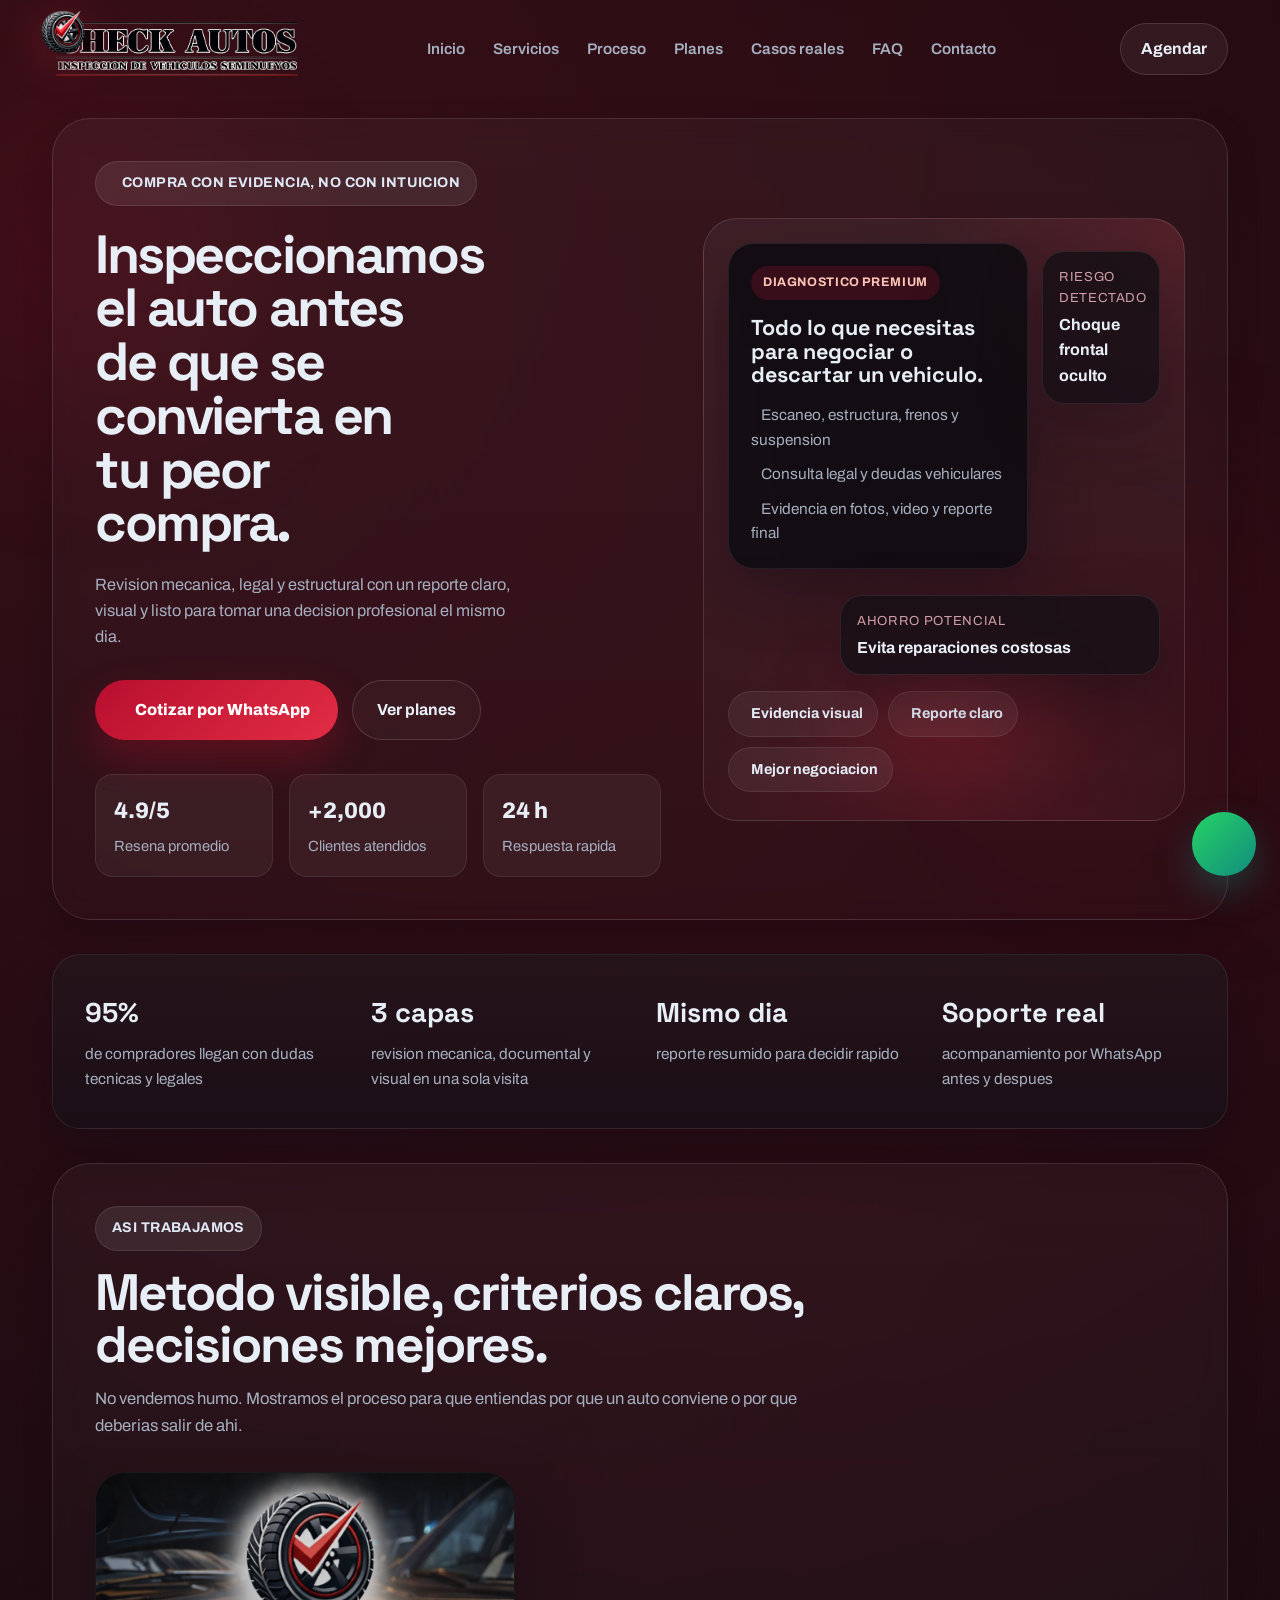
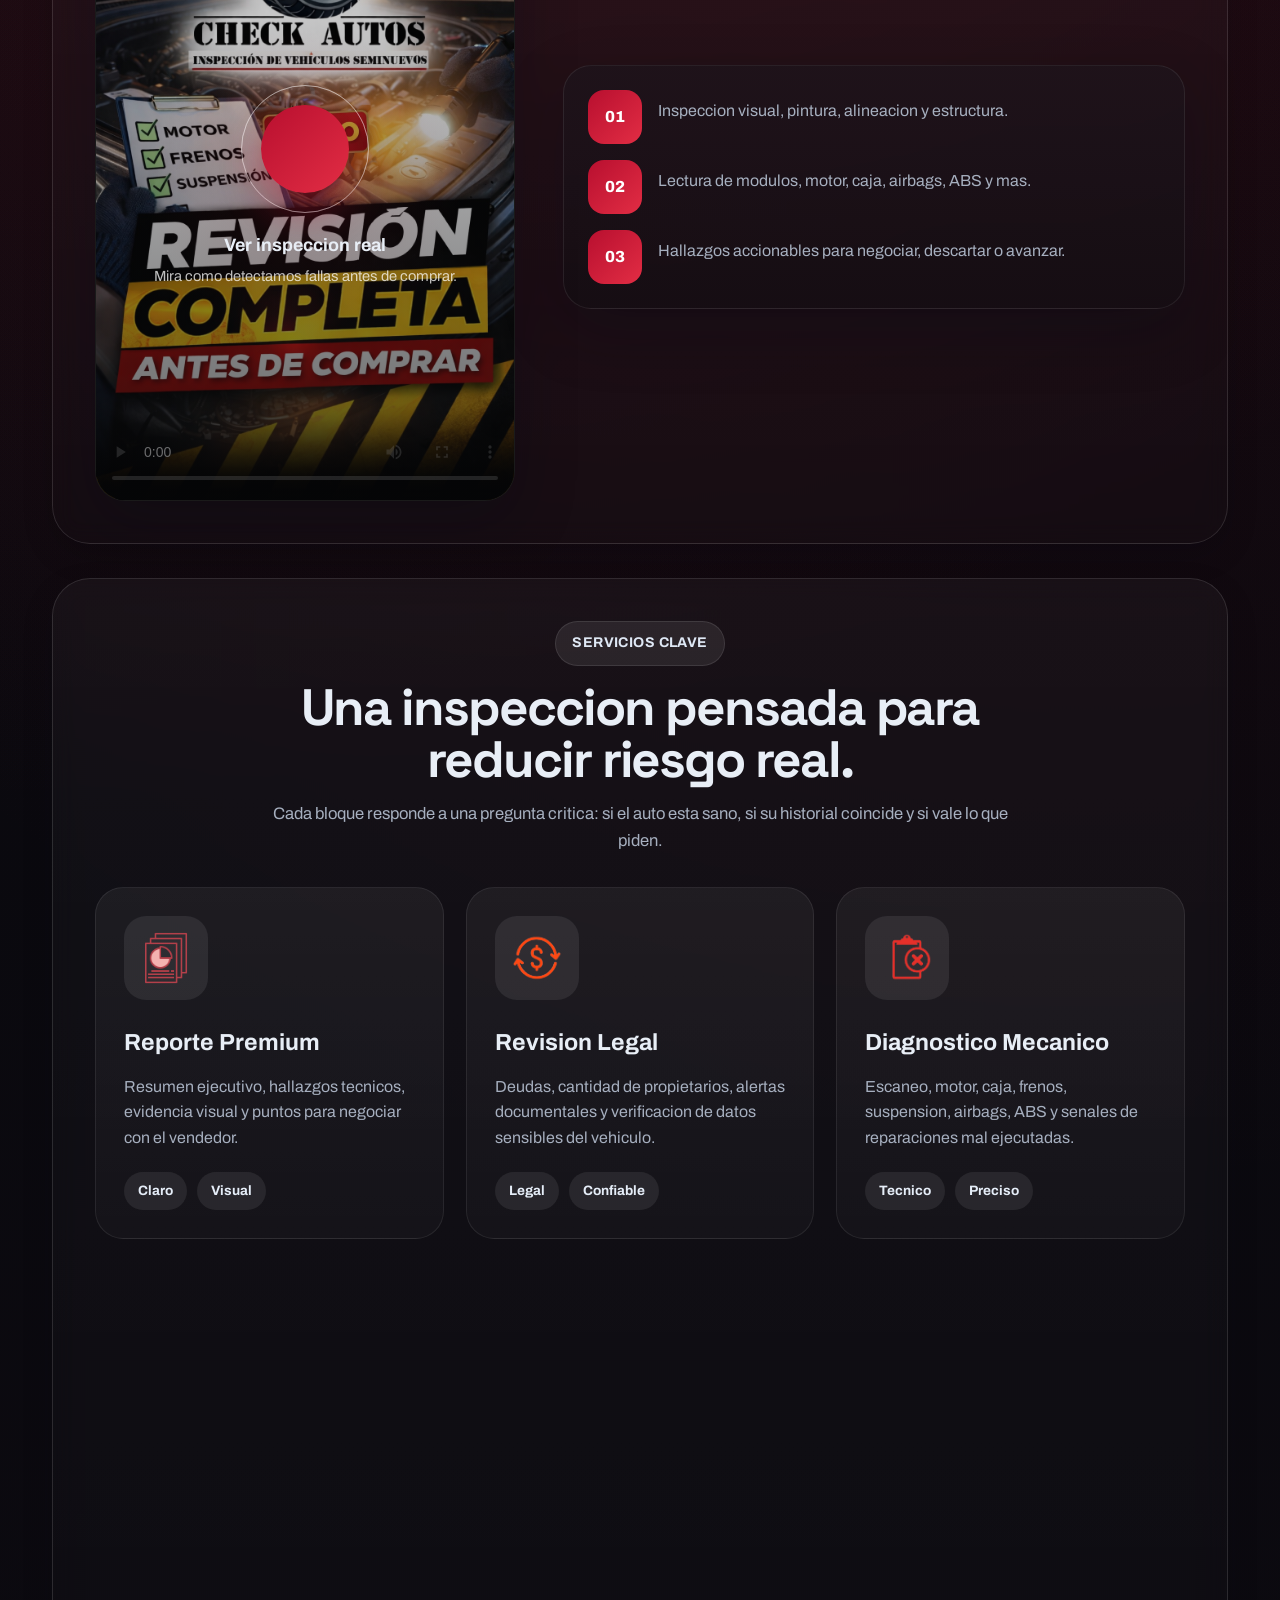
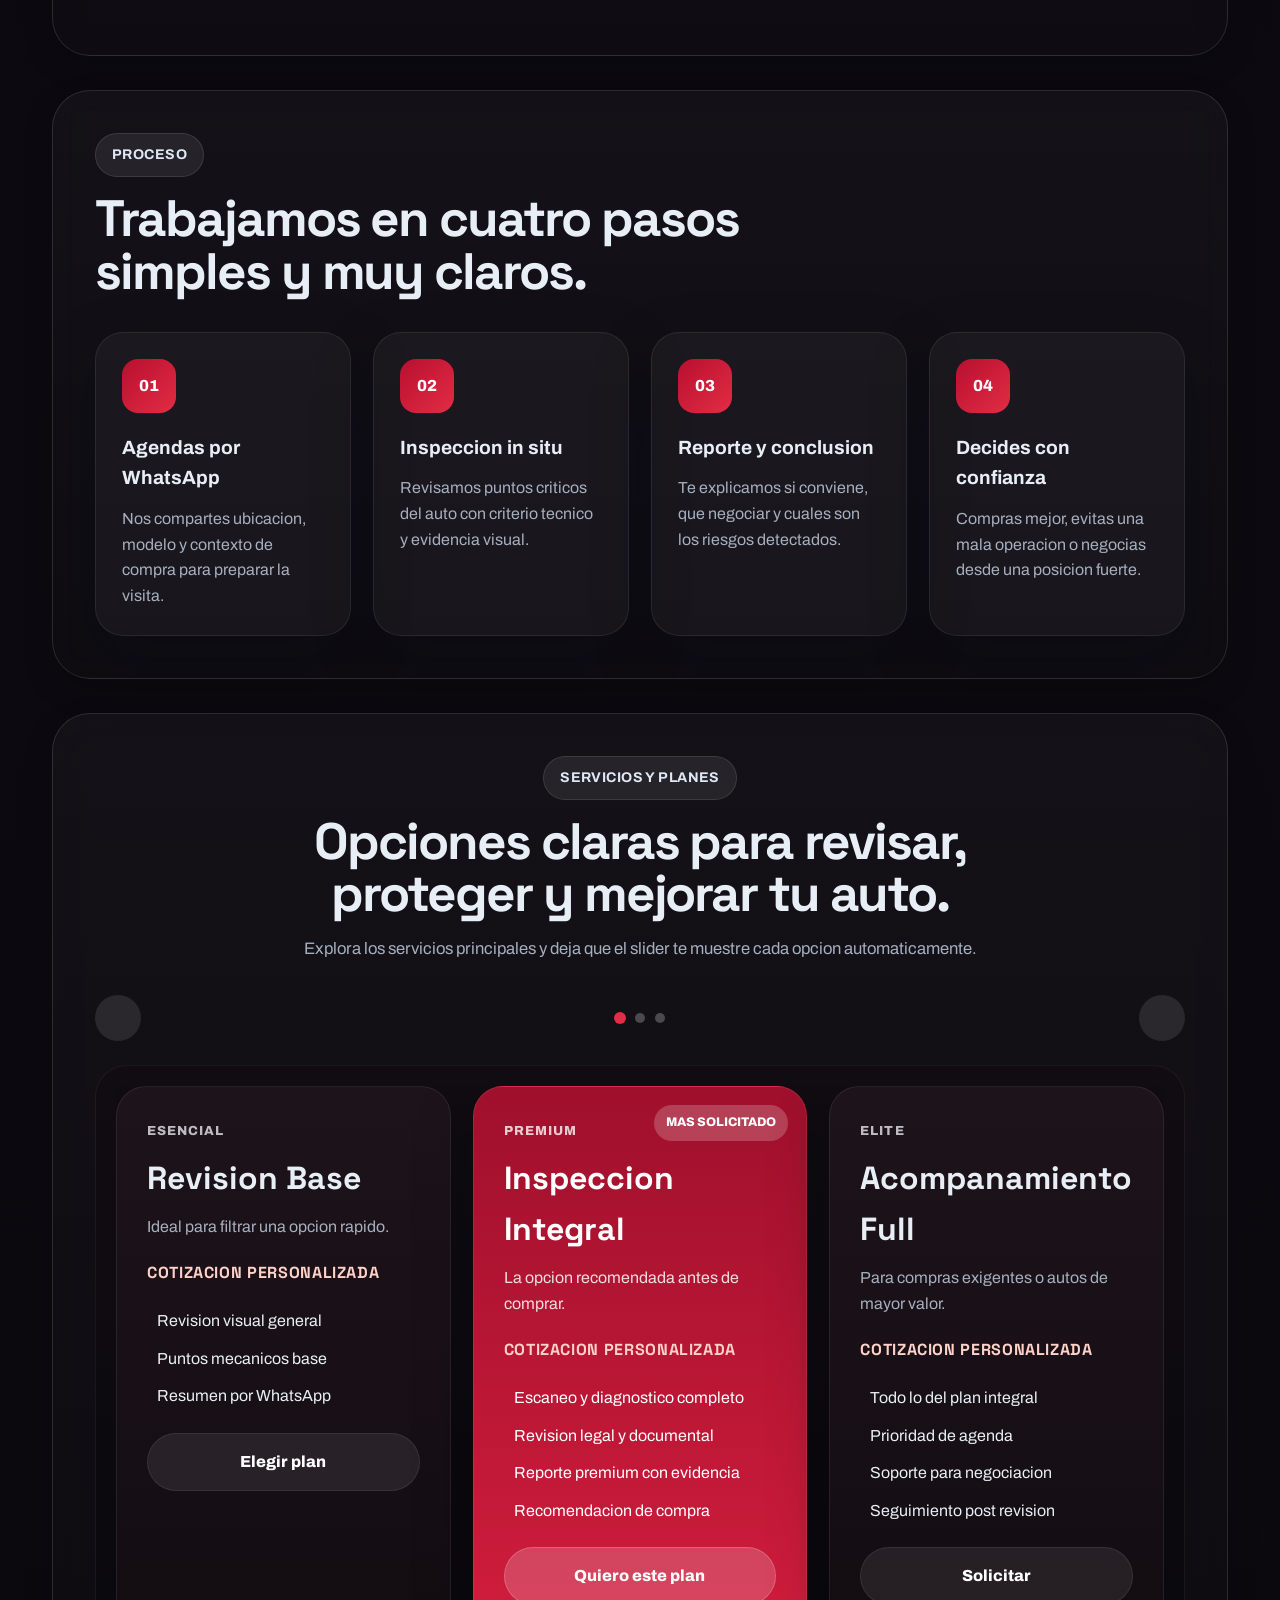
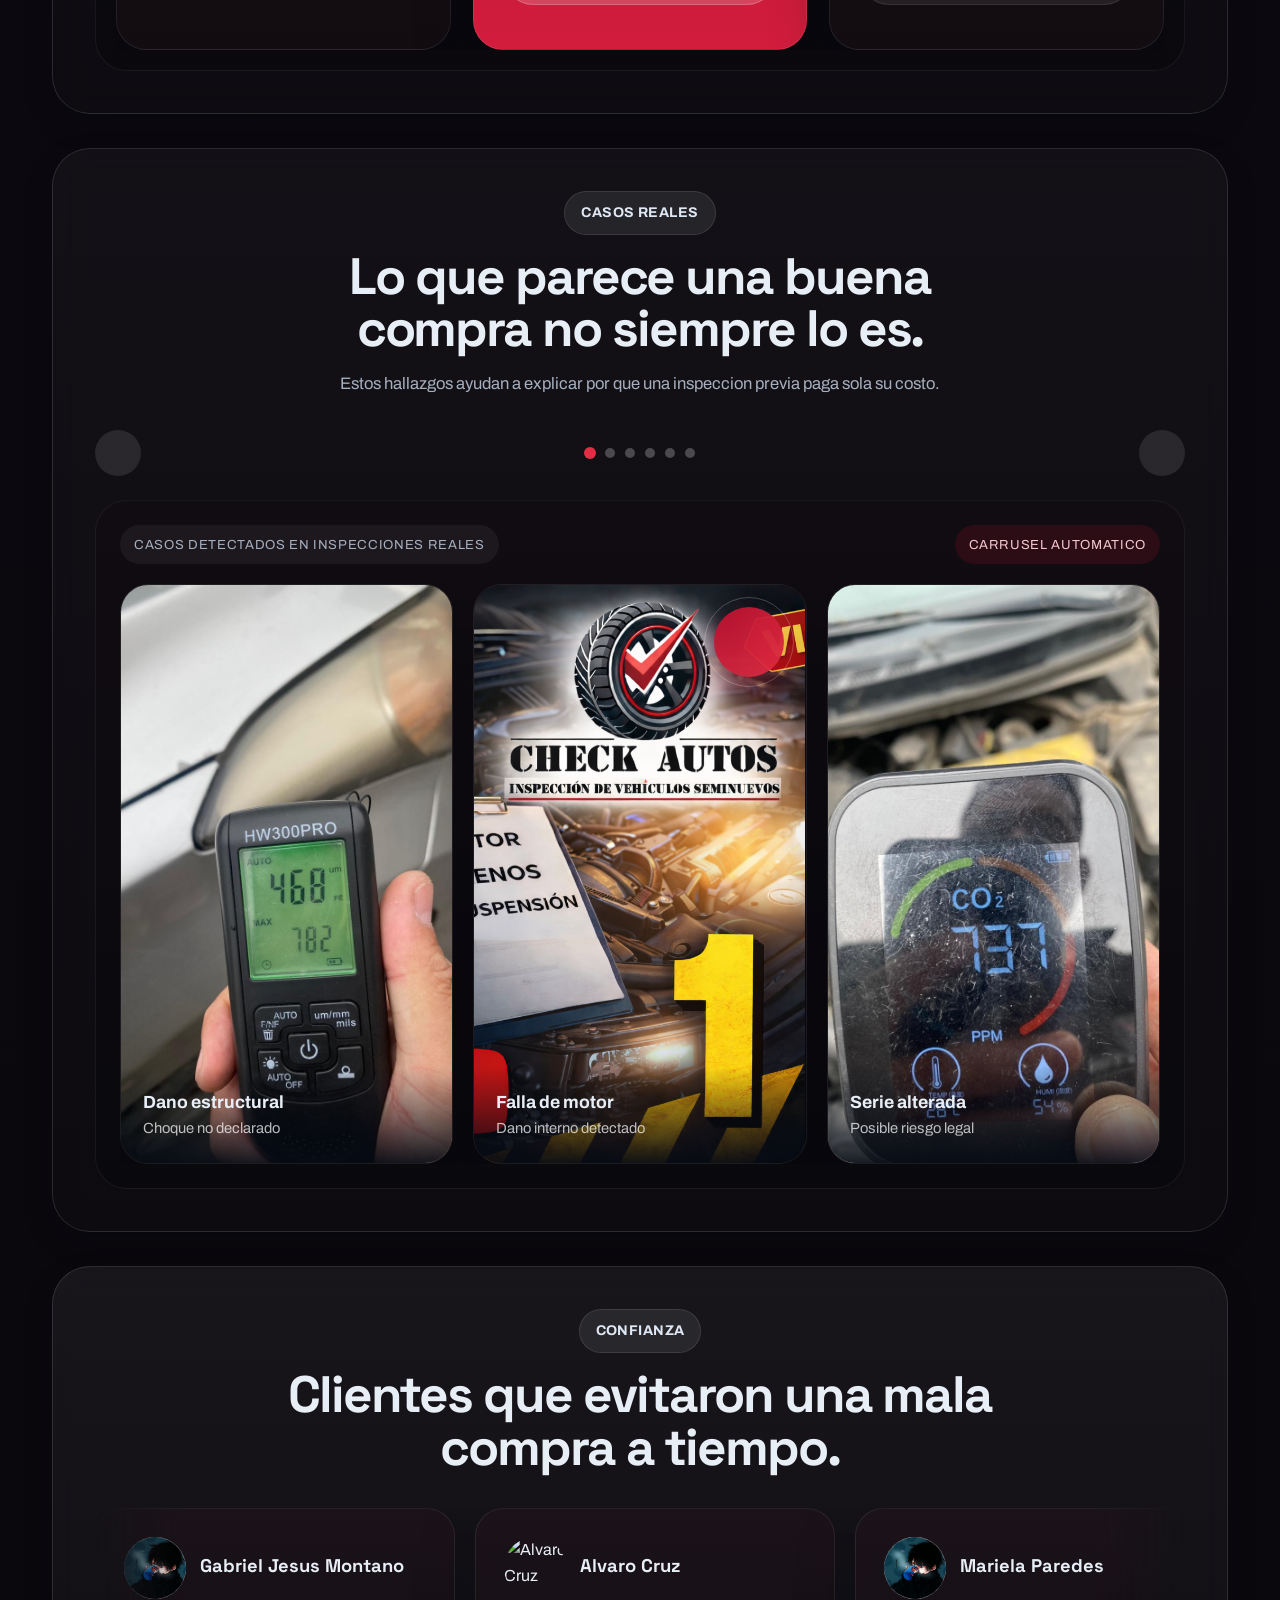
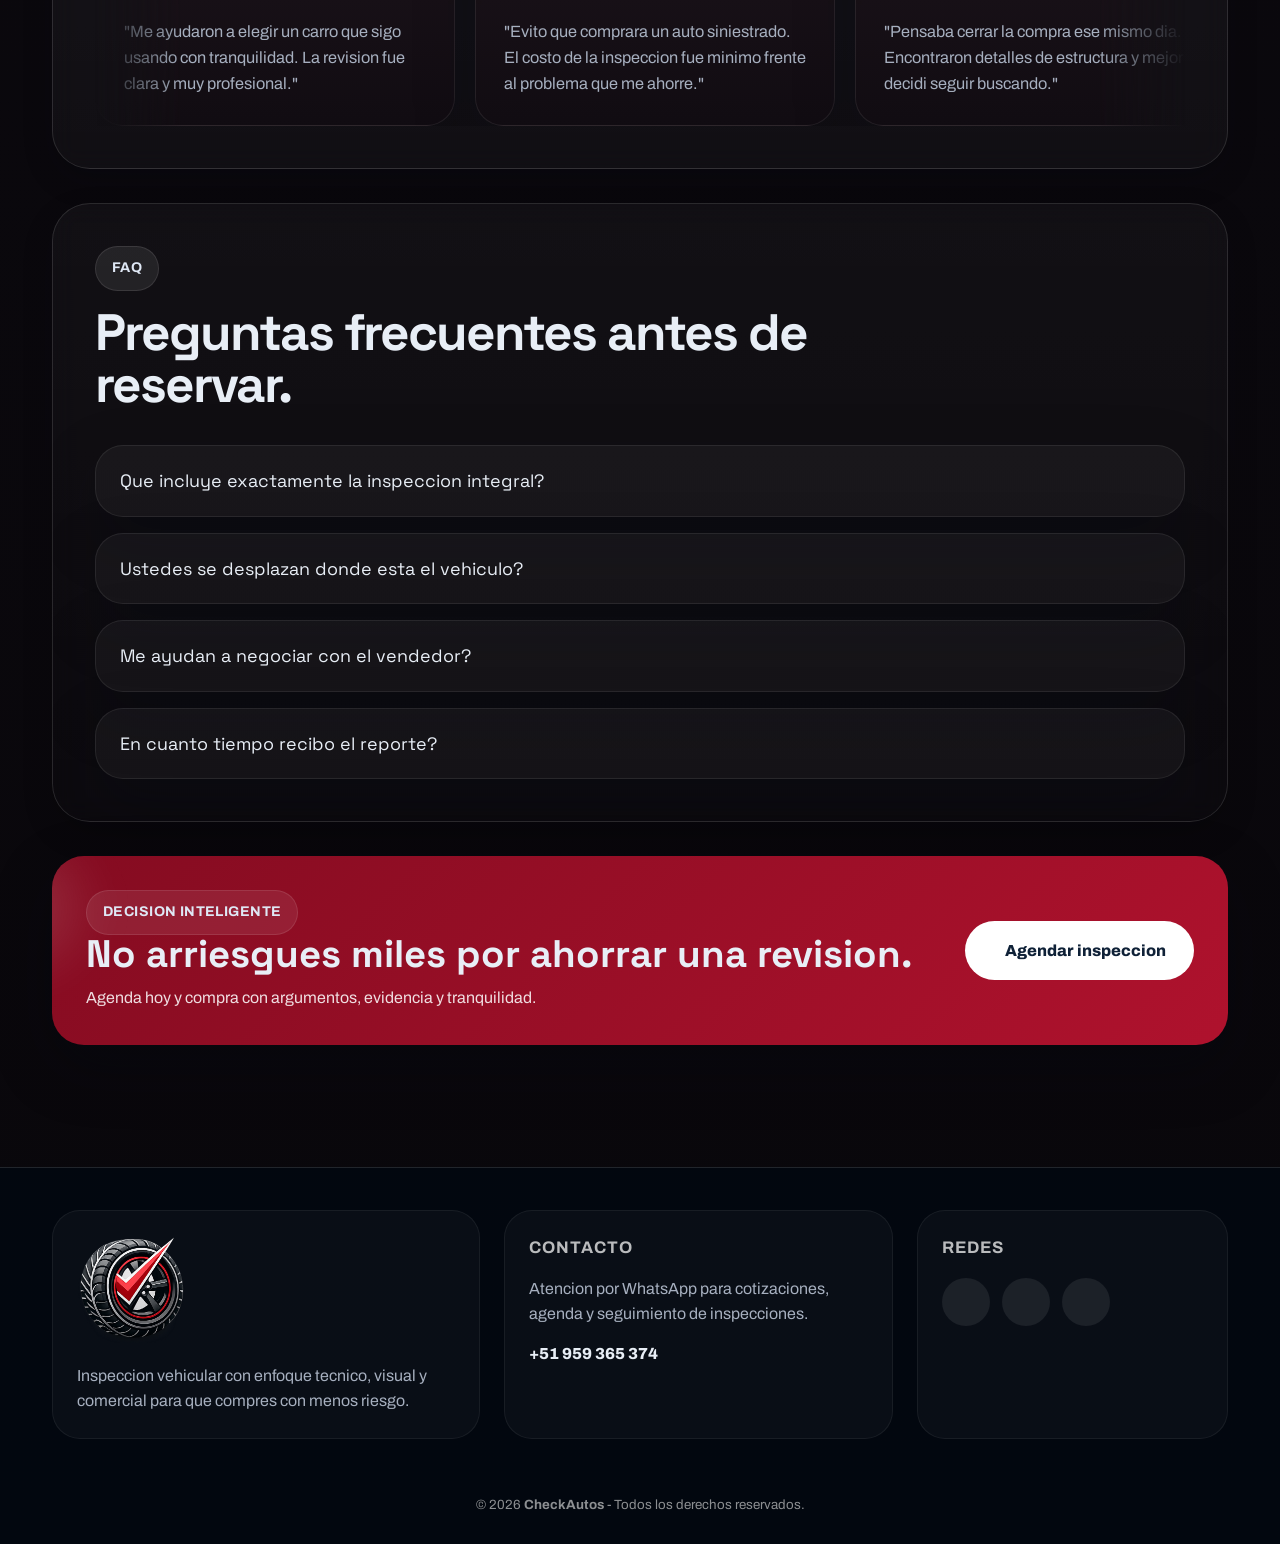
==== index.html @ 1e85a029 "Add files via upload" ====
<!DOCTYPE html>
<html lang="es">
<head>
  <meta charset="UTF-8">
  <meta name="viewport" content="width=device-width, initial-scale=1.0">
  <title>CheckAutos | Inspeccion vehicular premium antes de comprar</title>
  <meta name="description" content="Inspeccion vehicular profesional para comprar con seguridad. Diagnostico mecanico, revision legal y reporte premium en el mismo dia.">
  <link rel="preconnect" href="https://fonts.googleapis.com">
  <link rel="preconnect" href="https://fonts.gstatic.com" crossorigin>
  <link href="https://fonts.googleapis.com/css2?family=Archivo:wght@400;500;600;700;800&family=Space+Grotesk:wght@500;700&display=swap" rel="stylesheet">
  <script src="https://kit.fontawesome.com/40dc23bf69.js" crossorigin="anonymous"></script>
  <link rel="icon" href="imgs/logo.png">
  <link rel="stylesheet" href="./css/styles.css">
  <link rel="stylesheet" href="./css/mobile.css">
</head>
<body>
  <div class="page-glow page-glow-one"></div>
  <div class="page-glow page-glow-two"></div>

  <a href="https://api.whatsapp.com/send?phone=51959365374&text=Hola%2C%20quiero%20informacion%20sobre%20la%20revision%20vehicular." class="float" target="_blank" rel="noopener" aria-label="Contactar por WhatsApp">
    <i class="fa fa-whatsapp my-float"></i>
  </a>

  <header class="header">
    <div class="header-container">
      <a href="#inicio" class="logo" aria-label="Ir al inicio">
        <img src="imgs/logo.png" alt="" class="logo-wheel" aria-hidden="true">
        <img src="imgs/logo1.png" alt="Logo de CheckAutos" class="logo-wordmark">
      </a>

      <nav class="nav-menu" id="navMenu">
        <ul class="nav-list">
          <li><a href="#inicio" class="nav-link">Inicio</a></li>
          <li><a href="#servicios" class="nav-link">Servicios</a></li>
          <li><a href="#proceso" class="nav-link">Proceso</a></li>
          <li><a href="#precios" class="nav-link">Planes</a></li>
          <li><a href="#galeria" class="nav-link">Casos reales</a></li>
          <li><a href="#faq" class="nav-link">FAQ</a></li>
          <li><a href="#contacto" class="nav-link">Contacto</a></li>
        </ul>
        <div class="nav-menu-footer">
          <p>Agenda una revision y recibe respuesta rapida por WhatsApp.</p>
          <a href="https://api.whatsapp.com/send?phone=51959365374&text=Hola%2C%20quiero%20agendar%20una%20inspeccion." class="nav-mobile-cta" target="_blank" rel="noopener">
            <i class="fab fa-whatsapp"></i>
            Agendar ahora
          </a>
        </div>
      </nav>

      <a href="https://api.whatsapp.com/send?phone=51959365374&text=Hola%2C%20quiero%20agendar%20una%20inspeccion." class="header-cta" target="_blank" rel="noopener">
        Agendar
      </a>

      <button class="hamburger" id="hamburger" aria-label="Menu de navegacion" aria-expanded="false">
        <span class="hamburger-line"></span>
        <span class="hamburger-line"></span>
        <span class="hamburger-line"></span>
      </button>
    </div>
  </header>
  <div class="nav-backdrop" id="navBackdrop"></div>

  <main class="container">
    <section class="hero section-shell" id="inicio">
      <div class="hero-copy fade-in">
        <span class="eyebrow">
          <i class="fas fa-shield-halved"></i>
          Compra con evidencia, no con intuicion
        </span>
        <h1 class="hero-title">Inspeccionamos el auto antes de que se convierta en tu peor compra.</h1>
        <p class="hero-subtitle">Revision mecanica, legal y estructural con un reporte claro, visual y listo para tomar una decision profesional el mismo dia.</p>

        <div class="hero-actions">
          <a href="https://api.whatsapp.com/send?phone=51959365374&text=Hola%2C%20quiero%20cotizar%20una%20revision%20vehicular." class="cta-button" target="_blank" rel="noopener">
            <i class="fab fa-whatsapp"></i>
            Cotizar por WhatsApp
          </a>
          <a href="#precios" class="ghost-button">Ver planes</a>
        </div>

        <div class="hero-proof">
          <div class="proof-card">
            <strong>4.9/5</strong>
            <span>Resena promedio</span>
          </div>
          <div class="proof-card">
            <strong>+2,000</strong>
            <span>Clientes atendidos</span>
          </div>
          <div class="proof-card">
            <strong>24 h</strong>
            <span>Respuesta rapida</span>
          </div>
        </div>
      </div>

      <div class="hero-visual fade-in">
        <div class="hero-panel">
          <div class="hero-panel-top">
            <div class="hero-badge-card">
              <span class="badge-label">Diagnostico premium</span>
              <h2>Todo lo que necesitas para negociar o descartar un vehiculo.</h2>
              <ul class="hero-checks">
                <li><i class="fas fa-check-circle"></i> Escaneo, estructura, frenos y suspension</li>
                <li><i class="fas fa-check-circle"></i> Consulta legal y deudas vehiculares</li>
                <li><i class="fas fa-check-circle"></i> Evidencia en fotos, video y reporte final</li>
              </ul>
            </div>
            <div class="hero-floating-card card-top">
              <span>Riesgo detectado</span>
              <strong>Choque frontal oculto</strong>
            </div>
          </div>
          <div class="hero-panel-bottom">
            <div class="hero-floating-card card-bottom">
              <span>Ahorro potencial</span>
              <strong>Evita reparaciones costosas</strong>
            </div>
            <div class="hero-mini-proof">
              <span><i class="fas fa-camera"></i> Evidencia visual</span>
              <span><i class="fas fa-file-lines"></i> Reporte claro</span>
              <span><i class="fas fa-comments-dollar"></i> Mejor negociacion</span>
            </div>
          </div>
        </div>
      </div>
    </section>

    <section class="stats-strip fade-in">
      <article>
        <strong>95%</strong>
        <span>de compradores llegan con dudas tecnicas y legales</span>
      </article>
      <article>
        <strong>3 capas</strong>
        <span>revision mecanica, documental y visual en una sola visita</span>
      </article>
      <article>
        <strong>Mismo dia</strong>
        <span>reporte resumido para decidir rapido</span>
      </article>
      <article>
        <strong>Soporte real</strong>
        <span>acompanamiento por WhatsApp antes y despues</span>
      </article>
    </section>

    <section class="video-principal section-shell fade-in" id="video-principal">
      <div class="section-heading section-heading-left">
        <span class="eyebrow">Asi trabajamos</span>
        <h2 class="section-title">Metodo visible, criterios claros, decisiones mejores.</h2>
        <p class="section-subtitle">No vendemos humo. Mostramos el proceso para que entiendas por que un auto conviene o por que deberias salir de ahi.</p>
      </div>
      <div class="video-principal-layout">
        <div class="video-principal-wrapper">
          <video id="mainVideo" class="video-vertical" controls poster="portada/p1.png" preload="metadata" playsinline>
            <source src="videos/principal.mp4" type="video/mp4">
            Tu navegador no soporta el tag de video.
          </video>
          <div class="video-play-overlay" id="playOverlay">
            <div class="play-orb">
              <span class="play-ripple ripple-one"></span>
              <span class="play-ripple ripple-two"></span>
              <span class="play-core">
                <i class="fas fa-play"></i>
              </span>
            </div>
            <div class="play-overlay-copy">
              <strong>Ver inspeccion real</strong>
              <span>Mira como detectamos fallas antes de comprar.</span>
            </div>
          </div>
        </div>
        <div class="video-side-card">
          <div class="step-mini">
            <span>01</span>
            <p>Inspeccion visual, pintura, alineacion y estructura.</p>
          </div>
          <div class="step-mini">
            <span>02</span>
            <p>Lectura de modulos, motor, caja, airbags, ABS y mas.</p>
          </div>
          <div class="step-mini">
            <span>03</span>
            <p>Hallazgos accionables para negociar, descartar o avanzar.</p>
          </div>
        </div>
      </div>
    </section>

    <section class="features section-shell" id="servicios">
      <div class="section-heading">
        <span class="eyebrow">Servicios clave</span>
        <h2 class="section-title">Una inspeccion pensada para reducir riesgo real.</h2>
        <p class="section-subtitle">Cada bloque responde a una pregunta critica: si el auto esta sano, si su historial coincide y si vale lo que piden.</p>
      </div>
      <div class="features-grid">
        <article class="feature fade-in">
          <div class="feature-icon">
            <img src="imgs/report.png" alt="Reporte detallado">
          </div>
          <h3>Reporte Premium</h3>
          <p>Resumen ejecutivo, hallazgos tecnicos, evidencia visual y puntos para negociar con el vendedor.</p>
          <div class="feature-meta">
            <span>Claro</span>
            <span>Visual</span>
          </div>
        </article>
        <article class="feature fade-in">
          <div class="feature-icon">
            <img src="imgs/warranty.png" alt="Revision legal vehicular">
          </div>
          <h3>Revision Legal</h3>
          <p>Deudas, cantidad de propietarios, alertas documentales y verificacion de datos sensibles del vehiculo.</p>
          <div class="feature-meta">
            <span>Legal</span>
            <span>Confiable</span>
          </div>
        </article>
        <article class="feature fade-in">
          <div class="feature-icon">
            <img src="imgs/sector-automotriz.png" alt="Inspeccion mecanica profesional">
          </div>
          <h3>Diagnostico Mecanico</h3>
          <p>Escaneo, motor, caja, frenos, suspension, airbags, ABS y senales de reparaciones mal ejecutadas.</p>
          <div class="feature-meta">
            <span>Tecnico</span>
            <span>Preciso</span>
          </div>
        </article>
        <article class="feature fade-in">
          <div class="feature-icon">
            <i class="fas fa-spray-can-sparkles" aria-hidden="true"></i>
          </div>
          <h3>Pintura de Auto</h3>
          <p>Revision de repintes, diferencias de tono, espesores y senales de reparaciones esteticas o golpes ocultos.</p>
          <div class="feature-meta">
            <span>Pintura</span>
            <span>Detalle</span>
          </div>
        </article>
        <article class="feature fade-in">
          <div class="feature-icon">
            <i class="fas fa-car-side" aria-hidden="true"></i>
          </div>
          <h3>Bloqueo de Cofre</h3>
          <p>Instalacion y asesoria para bloqueo de cofre por control o manual, segun el nivel de seguridad que necesites.</p>
          <div class="feature-meta">
            <span>Control</span>
            <span>Manual</span>
          </div>
        </article>
      </div>
    </section>

    <section class="process section-shell" id="proceso">
      <div class="section-heading section-heading-left">
        <span class="eyebrow">Proceso</span>
        <h2 class="section-title">Trabajamos en cuatro pasos simples y muy claros.</h2>
      </div>
      <div class="process-grid">
        <article class="process-card fade-in">
          <span class="process-number">01</span>
          <h3>Agendas por WhatsApp</h3>
          <p>Nos compartes ubicacion, modelo y contexto de compra para preparar la visita.</p>
        </article>
        <article class="process-card fade-in">
          <span class="process-number">02</span>
          <h3>Inspeccion in situ</h3>
          <p>Revisamos puntos criticos del auto con criterio tecnico y evidencia visual.</p>
        </article>
        <article class="process-card fade-in">
          <span class="process-number">03</span>
          <h3>Reporte y conclusion</h3>
          <p>Te explicamos si conviene, que negociar y cuales son los riesgos detectados.</p>
        </article>
        <article class="process-card fade-in">
          <span class="process-number">04</span>
          <h3>Decides con confianza</h3>
          <p>Compras mejor, evitas una mala operacion o negocias desde una posicion fuerte.</p>
        </article>
      </div>
    </section>

    <section class="pricing section-shell" id="precios">
      <div class="section-heading">
        <span class="eyebrow">Servicios y planes</span>
        <h2 class="section-title">Opciones claras para revisar, proteger y mejorar tu auto.</h2>
        <p class="section-subtitle">Explora los servicios principales y deja que el slider te muestre cada opcion automaticamente.</p>
      </div>
      <div class="pricing-controls">
        <button class="gallery-control-btn prev-price" aria-label="Servicio anterior">
          <i class="fas fa-chevron-left"></i>
        </button>
        <div class="pricing-dots"></div>
        <button class="gallery-control-btn next-price" aria-label="Siguiente servicio">
          <i class="fas fa-chevron-right"></i>
        </button>
      </div>
      <div class="pricing-carousel-shell">
        <div class="pricing-wrapper">
          <div class="pricing-grid pricing-track">
        <article class="price-card fade-in">
          <div class="price-card-top">
            <span class="price-label">Esencial</span>
            <h3>Revision Base</h3>
            <p>Ideal para filtrar una opcion rapido.</p>
          </div>
          <div class="price-note">Cotizacion personalizada</div>
          <ul class="price-list">
            <li><i class="fas fa-check"></i> Revision visual general</li>
            <li><i class="fas fa-check"></i> Puntos mecanicos base</li>
            <li><i class="fas fa-check"></i> Resumen por WhatsApp</li>
          </ul>
          <a href="https://api.whatsapp.com/send?phone=51959365374&text=Hola%2C%20quiero%20la%20Revision%20Base." class="price-button" target="_blank" rel="noopener">Elegir plan</a>
        </article>

        <article class="price-card featured fade-in">
          <div class="price-ribbon">Mas solicitado</div>
          <div class="price-card-top">
            <span class="price-label">Premium</span>
            <h3>Inspeccion Integral</h3>
            <p>La opcion recomendada antes de comprar.</p>
          </div>
          <div class="price-note">Cotizacion personalizada</div>
          <ul class="price-list">
            <li><i class="fas fa-check"></i> Escaneo y diagnostico completo</li>
            <li><i class="fas fa-check"></i> Revision legal y documental</li>
            <li><i class="fas fa-check"></i> Reporte premium con evidencia</li>
            <li><i class="fas fa-check"></i> Recomendacion de compra</li>
          </ul>
          <a href="https://api.whatsapp.com/send?phone=51959365374&text=Hola%2C%20quiero%20la%20Inspeccion%20Integral." class="price-button" target="_blank" rel="noopener">Quiero este plan</a>
        </article>

        <article class="price-card fade-in">
          <div class="price-card-top">
            <span class="price-label">Elite</span>
            <h3>Acompanamiento Full</h3>
            <p>Para compras exigentes o autos de mayor valor.</p>
          </div>
          <div class="price-note">Cotizacion personalizada</div>
            <ul class="price-list">
            <li><i class="fas fa-check"></i> Todo lo del plan integral</li>
            <li><i class="fas fa-check"></i> Prioridad de agenda</li>
            <li><i class="fas fa-check"></i> Soporte para negociacion</li>
            <li><i class="fas fa-check"></i> Seguimiento post revision</li>
          </ul>
          <a href="https://api.whatsapp.com/send?phone=51959365374&text=Hola%2C%20quiero%20el%20Acompanamiento%20Full." class="price-button" target="_blank" rel="noopener">Solicitar</a>
        </article>
        <article class="price-card fade-in">
          <div class="price-card-top">
            <span class="price-label">Estetica</span>
            <h3>Pintura de Auto</h3>
            <p>Para devolver presencia y corregir detalles visibles.</p>
          </div>
          <div class="price-note">Cotizacion personalizada</div>
          <ul class="price-list">
            <li><i class="fas fa-check"></i> Evaluacion de tono y acabado</li>
            <li><i class="fas fa-check"></i> Correccion de detalles esteticos</li>
            <li><i class="fas fa-check"></i> Recomendacion segun dano y presupuesto</li>
          </ul>
          <a href="https://api.whatsapp.com/send?phone=51959365374&text=Hola%2C%20quiero%20cotizar%20Pintura%20de%20Auto." class="price-button" target="_blank" rel="noopener">Cotizar pintura</a>
        </article>

        <article class="price-card fade-in">
          <div class="price-card-top">
            <span class="price-label">Proteccion</span>
            <h3>Proteccion de Cofre</h3>
            <p>Seguridad extra para evitar aperturas no autorizadas.</p>
          </div>
          <div class="price-note">Cotizacion personalizada</div>
          <ul class="price-list">
            <li><i class="fas fa-check"></i> Instalacion de proteccion manual o por control</li>
            <li><i class="fas fa-check"></i> Recomendacion segun uso y nivel de seguridad</li>
            <li><i class="fas fa-check"></i> Ajuste y prueba de funcionamiento</li>
          </ul>
          <a href="https://api.whatsapp.com/send?phone=51959365374&text=Hola%2C%20quiero%20cotizar%20Proteccion%20de%20Cofre." class="price-button" target="_blank" rel="noopener">Cotizar proteccion</a>
        </article>
          </div>
        </div>
      </div>
    </section>

    <section class="reference section-shell" id="galeria">
      <div class="section-heading">
        <span class="eyebrow">Casos reales</span>
        <h2 class="section-title">Lo que parece una buena compra no siempre lo es.</h2>
        <p class="section-subtitle">Estos hallazgos ayudan a explicar por que una inspeccion previa paga sola su costo.</p>
      </div>

      <div class="gallery-controls">
        <button class="gallery-control-btn prev-slide" aria-label="Anterior">
          <i class="fas fa-chevron-left"></i>
        </button>
        <div class="gallery-dots"></div>
        <button class="gallery-control-btn next-slide" aria-label="Siguiente">
          <i class="fas fa-chevron-right"></i>
        </button>
      </div>

      <div class="gallery-carousel-shell">
        <div class="gallery-status">
          <span class="gallery-kicker">Casos detectados en inspecciones reales</span>
          <span class="gallery-mode">Carrusel automatico</span>
        </div>
        <div class="gallery-wrapper">
        <div class="gallery">
          <div class="gallery-item fade-in" data-title="Dano estructural oculto" data-description="Choque frontal no declarado con reparacion cosmetica superficial.">
            <div class="gallery-overlay">
              <i class="fas fa-search-plus"></i>
              <span class="gallery-title">Ver detalles</span>
            </div>
            <img src="imgs/carro1.jpeg" alt="Dano estructural oculto" data-index="0">
            <div class="gallery-info">
              <h4>Dano estructural</h4>
              <p>Choque no declarado</p>
            </div>
          </div>

          <div class="gallery-item fade-in" data-title="Inspeccion de motor" data-description="Sintomas de problemas mecanicos graves detectados a tiempo." data-video="true">
            <div class="gallery-overlay">
              <i class="fas fa-play-circle"></i>
              <span class="gallery-title">Reproducir video</span>
            </div>
            <video data-index="1" poster="portada/v1.png" preload="metadata">
              <source src="videos/issue1.mp4" type="video/mp4">
            </video>
            <div class="video-play-icon">
              <i class="fas fa-play"></i>
            </div>
            <div class="gallery-info">
              <h4>Falla de motor</h4>
              <p>Dano interno detectado</p>
            </div>
          </div>

          <div class="gallery-item fade-in" data-title="Carroceria adulterada" data-description="Numeros de serie alterados y senales incompatibles con una compra segura.">
            <div class="gallery-overlay">
              <i class="fas fa-search-plus"></i>
              <span class="gallery-title">Ver detalles</span>
            </div>
            <img src="imgs/carro2.jpeg" alt="Carroceria adulterada" data-index="2">
            <div class="gallery-info">
              <h4>Serie alterada</h4>
              <p>Posible riesgo legal</p>
            </div>
          </div>

          <div class="gallery-item fade-in" data-title="Sistema de frenos" data-description="Desgaste critico de componentes que impactan la seguridad del vehiculo." data-video="true">
            <div class="gallery-overlay">
              <i class="fas fa-play-circle"></i>
              <span class="gallery-title">Reproducir video</span>
            </div>
            <video data-index="3" poster="portada/v2.png" preload="metadata">
              <source src="videos/issue2.mp4" type="video/mp4">
            </video>
            <div class="video-play-icon">
              <i class="fas fa-play"></i>
            </div>
            <div class="gallery-info">
              <h4>Frenos defectuosos</h4>
              <p>Riesgo de seguridad</p>
            </div>
          </div>

          <div class="gallery-item fade-in" data-title="Pintura repintada" data-description="Capas y diferencias de tono usadas para ocultar danos previos.">
            <div class="gallery-overlay">
              <i class="fas fa-search-plus"></i>
              <span class="gallery-title">Ver detalles</span>
            </div>
            <img src="imgs/carro4.jpeg" alt="Pintura repintada" data-index="4">
            <div class="gallery-info">
              <h4>Pintura sospechosa</h4>
              <p>Danos ocultos</p>
            </div>
          </div>

          <div class="gallery-item fade-in" data-title="Suspension danada" data-description="Desgaste anormal y fallas que aumentan costos de reparacion." data-video="true">
            <div class="gallery-overlay">
              <i class="fas fa-play-circle"></i>
              <span class="gallery-title">Reproducir video</span>
            </div>
            <video data-index="5" poster="portada/v3.png" preload="metadata">
              <source src="videos/issue 3.mp4" type="video/mp4">
            </video>
            <div class="video-play-icon">
              <i class="fas fa-play"></i>
            </div>
            <div class="gallery-info">
              <h4>Suspension critica</h4>
              <p>Reparacion urgente</p>
            </div>
          </div>

          <div class="gallery-item fade-in" data-title="Danos ocultos" data-description="Reparaciones deficientes que el comprador promedio no detecta.">
            <div class="gallery-overlay">
              <i class="fas fa-search-plus"></i>
              <span class="gallery-title">Ver detalles</span>
            </div>
            <img src="imgs/carro 3.jpeg" alt="Reparacion deficiente" data-index="6">
            <div class="gallery-info">
              <h4>Reparacion deficiente</h4>
              <p>Trabajo mal ejecutado</p>
            </div>
          </div>

          <div class="gallery-item fade-in" data-title="Problemas electricos" data-description="Fallas en el sistema electrico que comprometen la confiabilidad general." data-video="true">
            <div class="gallery-overlay">
              <i class="fas fa-play-circle"></i>
              <span class="gallery-title">Reproducir video</span>
            </div>
            <video data-index="7" poster="portada/v4.png" preload="metadata">
              <source src="videos/issue4.mp4" type="video/mp4">
            </video>
            <div class="video-play-icon">
              <i class="fas fa-play"></i>
            </div>
            <div class="gallery-info">
              <h4>Sistema electrico</h4>
              <p>Fallas detectadas</p>
            </div>
          </div>
        </div>
      </div>
      </div>
    </section>

    <div id="lightbox" class="lightbox">
      <button class="lightbox-close" aria-label="Cerrar">&times;</button>
      <button class="lightbox-prev" aria-label="Anterior">
        <i class="fas fa-chevron-left"></i>
      </button>
      <button class="lightbox-next" aria-label="Siguiente">
        <i class="fas fa-chevron-right"></i>
      </button>
      <div class="lightbox-content">
        <div class="lightbox-media"></div>
        <div class="lightbox-caption">
          <h3 class="lightbox-title"></h3>
          <p class="lightbox-description"></p>
        </div>
      </div>
      <div class="lightbox-counter"></div>
    </div>

    <section class="reviews section-shell" id="resenas">
      <div class="section-heading">
        <span class="eyebrow">Confianza</span>
        <h2 class="section-title">Clientes que evitaron una mala compra a tiempo.</h2>
      </div>
      <div class="review-slider fade-in">
        <div class="review-track">
          <article class="review">
            <div class="quote-icon">
              <i class="fas fa-quote-left"></i>
            </div>
            <div class="review-header">
              <div class="user-avatar">
                <img src="imgs/persona1.jpg" alt="Gabriel Jesus Montano">
              </div>
              <div class="user-info">
                <h3>Gabriel Jesus Montano</h3>
                <div class="stars">
                  <i class="fas fa-star"></i><i class="fas fa-star"></i><i class="fas fa-star"></i><i class="fas fa-star"></i><i class="fas fa-star"></i>
                </div>
              </div>
            </div>
            <p>"Me ayudaron a elegir un carro que sigo usando con tranquilidad. La revision fue clara y muy profesional."</p>
          </article>
          <article class="review">
            <div class="quote-icon">
              <i class="fas fa-quote-left"></i>
            </div>
            <div class="review-header">
              <div class="user-avatar">
                <img src="https://storage.googleapis.com/a1aa/image/gRHrCrgkUD6KIBHLAhGtpbjb3xev2ZpfGAHD7qkq7eDCNvwnA.jpg" alt="Alvaro Cruz">
              </div>
              <div class="user-info">
                <h3>Alvaro Cruz</h3>
                <div class="stars">
                  <i class="fas fa-star"></i><i class="fas fa-star"></i><i class="fas fa-star"></i><i class="fas fa-star"></i><i class="fas fa-star"></i>
                </div>
              </div>
            </div>
            <p>"Evito que comprara un auto siniestrado. El costo de la inspeccion fue minimo frente al problema que me ahorre."</p>
          </article>
          <article class="review">
            <div class="quote-icon">
              <i class="fas fa-quote-left"></i>
            </div>
            <div class="review-header">
              <div class="user-avatar">
                <img src="imgs/persona1.jpg" alt="Mariela Paredes">
              </div>
              <div class="user-info">
                <h3>Mariela Paredes</h3>
                <div class="stars">
                  <i class="fas fa-star"></i><i class="fas fa-star"></i><i class="fas fa-star"></i><i class="fas fa-star"></i><i class="fas fa-star"></i>
                </div>
              </div>
            </div>
            <p>"Pensaba cerrar la compra ese mismo dia. Encontraron detalles de estructura y mejor decidi seguir buscando."</p>
          </article>
          <article class="review">
            <div class="quote-icon">
              <i class="fas fa-quote-left"></i>
            </div>
            <div class="review-header">
              <div class="user-avatar">
                <img src="https://storage.googleapis.com/a1aa/image/gRHrCrgkUD6KIBHLAhGtpbjb3xev2ZpfGAHD7qkq7eDCNvwnA.jpg" alt="Luis Fernandez">
              </div>
              <div class="user-info">
                <h3>Luis Fernandez</h3>
                <div class="stars">
                  <i class="fas fa-star"></i><i class="fas fa-star"></i><i class="fas fa-star"></i><i class="fas fa-star"></i><i class="fas fa-star"></i>
                </div>
              </div>
            </div>
            <p>"El reporte fue tan claro que me sirvio para negociar fuerte. Termine pagando menos por un auto mucho mejor."</p>
          </article>
          <article class="review">
            <div class="quote-icon">
              <i class="fas fa-quote-left"></i>
            </div>
            <div class="review-header">
              <div class="user-avatar">
                <img src="imgs/persona1.jpg" alt="Diego Salazar">
              </div>
              <div class="user-info">
                <h3>Diego Salazar</h3>
                <div class="stars">
                  <i class="fas fa-star"></i><i class="fas fa-star"></i><i class="fas fa-star"></i><i class="fas fa-star"></i><i class="fas fa-star"></i>
                </div>
              </div>
            </div>
            <p>"Muy buena atencion y bastante criterio tecnico. Me ahorraron una compra impulsiva que se veia linda por fuera."</p>
          </article>
          <article class="review">
            <div class="quote-icon">
              <i class="fas fa-quote-left"></i>
            </div>
            <div class="review-header">
              <div class="user-avatar">
                <img src="https://storage.googleapis.com/a1aa/image/gRHrCrgkUD6KIBHLAhGtpbjb3xev2ZpfGAHD7qkq7eDCNvwnA.jpg" alt="Paola Ruiz">
              </div>
              <div class="user-info">
                <h3>Paola Ruiz</h3>
                <div class="stars">
                  <i class="fas fa-star"></i><i class="fas fa-star"></i><i class="fas fa-star"></i><i class="fas fa-star"></i><i class="fas fa-star"></i>
                </div>
              </div>
            </div>
            <p>"Lo recomiendo totalmente. Se nota cuando alguien revisa con metodo y no solo por encima."</p>
          </article>
        </div>
      </div>
    </section>

    <section class="faq section-shell" id="faq">
      <div class="section-heading section-heading-left">
        <span class="eyebrow">FAQ</span>
        <h2 class="section-title">Preguntas frecuentes antes de reservar.</h2>
      </div>
      <div class="faq-list">
        <article class="faq-item fade-in">
          <button class="faq-question" aria-expanded="false">
            <span>Que incluye exactamente la inspeccion integral?</span>
            <i class="fas fa-plus"></i>
          </button>
          <div class="faq-answer">
            <p>Incluye revision mecanica, escaneo, verificacion visual de estructura y senales de siniestro, revision legal base y una conclusion practica para decidir si conviene comprar.</p>
          </div>
        </article>
        <article class="faq-item fade-in">
          <button class="faq-question" aria-expanded="false">
            <span>Ustedes se desplazan donde esta el vehiculo?</span>
            <i class="fas fa-plus"></i>
          </button>
          <div class="faq-answer">
            <p>Si. La idea es revisar el vehiculo en el punto donde se encuentra para que no pierdas tiempo coordinando traslados innecesarios.</p>
          </div>
        </article>
        <article class="faq-item fade-in">
          <button class="faq-question" aria-expanded="false">
            <span>Me ayudan a negociar con el vendedor?</span>
            <i class="fas fa-plus"></i>
          </button>
          <div class="faq-answer">
            <p>Si detectamos hallazgos reparables, te indicamos como impactan en valor y cuales son los puntos razonables para negociar mejor el precio.</p>
          </div>
        </article>
        <article class="faq-item fade-in">
          <button class="faq-question" aria-expanded="false">
            <span>En cuanto tiempo recibo el reporte?</span>
            <i class="fas fa-plus"></i>
          </button>
          <div class="faq-answer">
            <p>Normalmente el resumen ejecutivo llega el mismo dia. En los planes superiores se entrega ademas un reporte mas completo con evidencia y recomendaciones.</p>
          </div>
        </article>
      </div>
    </section>

    <section class="cta-band fade-in">
      <div>
        <span class="eyebrow">Decision inteligente</span>
        <h2>No arriesgues miles por ahorrar una revision.</h2>
        <p>Agenda hoy y compra con argumentos, evidencia y tranquilidad.</p>
      </div>
      <a href="https://api.whatsapp.com/send?phone=51959365374&text=Hola%2C%20quiero%20agendar%20mi%20inspeccion." class="cta-button" target="_blank" rel="noopener">
        <i class="fab fa-whatsapp"></i>
        Agendar inspeccion
      </a>
    </section>
  </main>

  <footer class="pie-pagina" id="contacto">
    <div class="grupo-1">
      <div class="box brand-box">
        <figure>
          <a href="#inicio" class="rueda">
            <img src="imgs/logo.png" alt="Logo de CheckAutos">
          </a>
        </figure>
        <p>Inspeccion vehicular con enfoque tecnico, visual y comercial para que compres con menos riesgo.</p>
      </div>

      <div class="box">
        <h2>Contacto</h2>
        <p>Atencion por WhatsApp para cotizaciones, agenda y seguimiento de inspecciones.</p>
        <a class="footer-link" href="https://api.whatsapp.com/send?phone=51959365374" target="_blank" rel="noopener">+51 959 365 374</a>
      </div>

      <div class="box">
        <h2>Redes</h2>
        <div class="red-social">
          <a href="#" class="fa fa-facebook" aria-label="Facebook"></a>
          <a href="#" class="fa fa-instagram" aria-label="Instagram"></a>
          <a href="https://api.whatsapp.com/send?phone=51959365374" class="fa fa-whatsapp" aria-label="WhatsApp"></a>
        </div>
      </div>
    </div>

    <div class="grupo-2">
      <small>&copy; 2026 <b>CheckAutos</b> - Todos los derechos reservados.</small>
    </div>
  </footer>

  <script>
    const hamburger = document.getElementById('hamburger');
    const navMenu = document.getElementById('navMenu');
    const navBackdrop = document.getElementById('navBackdrop');
    const navLinks = document.querySelectorAll('.nav-link');
    const header = document.querySelector('.header');
    const floatButton = document.querySelector('.float');

    function setMenuState(isOpen) {
      hamburger.classList.toggle('active', isOpen);
      navMenu.classList.toggle('active', isOpen);
      navBackdrop.classList.toggle('active', isOpen);
      document.body.classList.toggle('nav-open', isOpen);
      hamburger.setAttribute('aria-expanded', String(isOpen));
    }

    hamburger.addEventListener('click', () => {
      const isExpanded = hamburger.getAttribute('aria-expanded') === 'true';
      setMenuState(!isExpanded);
    });

    navLinks.forEach((link) => {
      link.addEventListener('click', () => {
        setMenuState(false);
      });
    });

    navBackdrop.addEventListener('click', () => setMenuState(false));

    document.querySelectorAll('a[href^="#"]').forEach((anchor) => {
      anchor.addEventListener('click', function (event) {
        event.preventDefault();
        const target = document.querySelector(this.getAttribute('href'));
        if (target) {
          target.scrollIntoView({ behavior: 'smooth', block: 'start' });
        }
      });
    });

    const observer = new IntersectionObserver((entries) => {
      entries.forEach((entry) => {
        if (entry.isIntersecting) {
          entry.target.classList.add('visible');
        }
      });
    }, {
      threshold: window.innerWidth <= 768 ? 0.06 : 0.15,
      rootMargin: window.innerWidth <= 768 ? '0px 0px -10px 0px' : '0px 0px -40px 0px'
    });

    document.querySelectorAll('.fade-in').forEach((element) => observer.observe(element));

    function handleHeaderState() {
      if (window.pageYOffset > 40) {
        header.classList.add('scrolled');
      } else {
        header.classList.remove('scrolled');
      }
    }

    window.addEventListener('scroll', handleHeaderState);
    handleHeaderState();

    setInterval(() => {
      floatButton.classList.add('pulse');
      setTimeout(() => floatButton.classList.remove('pulse'), 900);
    }, 3200);

    const mainVideo = document.getElementById('mainVideo');
    const playOverlay = document.getElementById('playOverlay');

    if (playOverlay) {
      playOverlay.addEventListener('click', () => {
        mainVideo.play();
        playOverlay.style.opacity = '0';
        playOverlay.style.pointerEvents = 'none';
      });

      mainVideo.addEventListener('play', () => {
        playOverlay.style.opacity = '0';
        playOverlay.style.pointerEvents = 'none';
      });

      mainVideo.addEventListener('pause', () => {
        playOverlay.style.opacity = '1';
        playOverlay.style.pointerEvents = 'all';
      });
    }

    let currentSlide = 0;
    const gallery = document.querySelector('.gallery');
    const galleryItemsAll = document.querySelectorAll('.gallery-item');
    const prevSlideBtn = document.querySelector('.prev-slide');
    const nextSlideBtn = document.querySelector('.next-slide');
    const dotsContainer = document.querySelector('.gallery-dots');
    let galleryAutoplay;

    galleryItemsAll.forEach((_, index) => {
      const dot = document.createElement('span');
      dot.classList.add('dot');
      if (index === 0) dot.classList.add('active');
      dot.addEventListener('click', () => goToSlide(index));
      dotsContainer.appendChild(dot);
    });

    let dots = [];

    function getVisibleItems() {
      if (window.innerWidth <= 768) return 1;
      if (window.innerWidth <= 1180) return 2;
      return 3;
    }

    function getMaxSlideIndex() {
      return Math.max(0, galleryItemsAll.length - getVisibleItems());
    }

    function rebuildDots() {
      dotsContainer.innerHTML = '';
      for (let index = 0; index <= getMaxSlideIndex(); index += 1) {
        const dot = document.createElement('span');
        dot.classList.add('dot');
        if (index === currentSlide) dot.classList.add('active');
        dot.addEventListener('click', () => goToSlide(index));
        dotsContainer.appendChild(dot);
      }
      dots = Array.from(dotsContainer.querySelectorAll('.dot'));
    }

    function updateCarousel() {
      const maxIndex = getMaxSlideIndex();
      if (currentSlide > maxIndex) currentSlide = maxIndex;
      const targetItem = galleryItemsAll[currentSlide];
      const offset = targetItem ? targetItem.offsetLeft : 0;
      gallery.style.transform = `translateX(-${offset}px)`;
      dots.forEach((dot, index) => dot.classList.toggle('active', index === currentSlide));
    }

    function goToSlide(index) {
      currentSlide = index;
      updateCarousel();
    }

    function nextSlide() {
      const maxIndex = getMaxSlideIndex();
      currentSlide = currentSlide >= maxIndex ? 0 : currentSlide + 1;
      updateCarousel();
    }

    function prevSlide() {
      const maxIndex = getMaxSlideIndex();
      currentSlide = currentSlide <= 0 ? maxIndex : currentSlide - 1;
      updateCarousel();
    }

    function startGalleryAutoplay() {
      clearInterval(galleryAutoplay);
      galleryAutoplay = setInterval(() => {
        if (window.innerWidth > 768) nextSlide();
      }, 3200);
    }

    if (prevSlideBtn) prevSlideBtn.addEventListener('click', prevSlide);
    if (nextSlideBtn) nextSlideBtn.addEventListener('click', nextSlide);

    let touchStartX = 0;
    let touchEndX = 0;

    gallery.addEventListener('touchstart', (event) => {
      touchStartX = event.changedTouches[0].screenX;
    });

    gallery.addEventListener('touchend', (event) => {
      touchEndX = event.changedTouches[0].screenX;
      if (window.innerWidth <= 768) {
        if (touchStartX - touchEndX > 50) nextSlide();
        if (touchEndX - touchStartX > 50) prevSlide();
      }
    });

    window.addEventListener('resize', () => {
      if (window.innerWidth > 900) setMenuState(false);
      rebuildDots();
      updateCarousel();
      startGalleryAutoplay();
      rebuildPricingDots();
      updatePricingCarousel();
      startPricingAutoplay();
    });
    rebuildDots();
    updateCarousel();
    startGalleryAutoplay();
    gallery.addEventListener('mouseenter', () => clearInterval(galleryAutoplay));
    gallery.addEventListener('mouseleave', startGalleryAutoplay);

    let currentPriceSlide = 0;
    const pricingTrack = document.querySelector('.pricing-track');
    const pricingCards = Array.from(document.querySelectorAll('.pricing-track .price-card'));
    const prevPriceBtn = document.querySelector('.prev-price');
    const nextPriceBtn = document.querySelector('.next-price');
    const pricingDotsContainer = document.querySelector('.pricing-dots');
    let pricingAutoplay;
    let pricingDots = [];

    function getVisiblePricingCards() {
      if (window.innerWidth <= 768) return 1;
      if (window.innerWidth <= 1180) return 2;
      return 3;
    }

    function getMaxPricingIndex() {
      return Math.max(0, pricingCards.length - getVisiblePricingCards());
    }

    function rebuildPricingDots() {
      if (!pricingDotsContainer) return;
      pricingDotsContainer.innerHTML = '';
      for (let index = 0; index <= getMaxPricingIndex(); index += 1) {
        const dot = document.createElement('span');
        dot.classList.add('dot');
        if (index === currentPriceSlide) dot.classList.add('active');
        dot.addEventListener('click', () => goToPriceSlide(index));
        pricingDotsContainer.appendChild(dot);
      }
      pricingDots = Array.from(pricingDotsContainer.querySelectorAll('.dot'));
    }

    function updatePricingCarousel() {
      if (!pricingTrack || pricingCards.length === 0) return;
      const maxIndex = getMaxPricingIndex();
      if (currentPriceSlide > maxIndex) currentPriceSlide = maxIndex;
      const targetCard = pricingCards[currentPriceSlide];
      const offset = targetCard ? targetCard.offsetLeft : 0;
      pricingTrack.style.transform = `translateX(-${offset}px)`;
      pricingDots.forEach((dot, index) => dot.classList.toggle('active', index === currentPriceSlide));
    }

    function goToPriceSlide(index) {
      currentPriceSlide = index;
      updatePricingCarousel();
    }

    function nextPriceSlide() {
      const maxIndex = getMaxPricingIndex();
      currentPriceSlide = currentPriceSlide >= maxIndex ? 0 : currentPriceSlide + 1;
      updatePricingCarousel();
    }

    function prevPriceSlide() {
      const maxIndex = getMaxPricingIndex();
      currentPriceSlide = currentPriceSlide <= 0 ? maxIndex : currentPriceSlide - 1;
      updatePricingCarousel();
    }

    function startPricingAutoplay() {
      clearInterval(pricingAutoplay);
      pricingAutoplay = setInterval(nextPriceSlide, 3400);
    }

    if (prevPriceBtn) prevPriceBtn.addEventListener('click', prevPriceSlide);
    if (nextPriceBtn) nextPriceBtn.addEventListener('click', nextPriceSlide);

    let pricingTouchStartX = 0;
    let pricingTouchEndX = 0;

    if (pricingTrack) {
      pricingTrack.addEventListener('touchstart', (event) => {
        pricingTouchStartX = event.changedTouches[0].screenX;
      });

      pricingTrack.addEventListener('touchend', (event) => {
        pricingTouchEndX = event.changedTouches[0].screenX;
        if (pricingTouchStartX - pricingTouchEndX > 50) nextPriceSlide();
        if (pricingTouchEndX - pricingTouchStartX > 50) prevPriceSlide();
      });

      pricingTrack.addEventListener('mouseenter', () => clearInterval(pricingAutoplay));
      pricingTrack.addEventListener('mouseleave', startPricingAutoplay);
    }

    rebuildPricingDots();
    updatePricingCarousel();
    startPricingAutoplay();

    const lightbox = document.getElementById('lightbox');
    const lightboxMedia = document.querySelector('.lightbox-media');
    const lightboxTitle = document.querySelector('.lightbox-title');
    const lightboxDescription = document.querySelector('.lightbox-description');
    const lightboxCounter = document.querySelector('.lightbox-counter');
    const closeBtn = document.querySelector('.lightbox-close');
    const prevBtn = document.querySelector('.lightbox-prev');
    const nextBtn = document.querySelector('.lightbox-next');
    let currentIndex = 0;

    galleryItemsAll.forEach((item, index) => {
      item.addEventListener('click', () => {
        currentIndex = index;
        openLightbox();
      });
    });

    function openLightbox() {
      const item = galleryItemsAll[currentIndex];
      const title = item.getAttribute('data-title');
      const description = item.getAttribute('data-description');

      lightbox.classList.add('active');
      document.body.style.overflow = 'hidden';
      lightboxMedia.innerHTML = '';

      const image = item.querySelector('img');
      const video = item.querySelector('video');

      if (image) {
        const newImg = document.createElement('img');
        newImg.src = image.src;
        newImg.alt = image.alt;
        lightboxMedia.appendChild(newImg);
      } else if (video) {
        const newVideo = document.createElement('video');
        newVideo.controls = true;
        newVideo.autoplay = true;
        const source = document.createElement('source');
        source.src = video.querySelector('source').src;
        source.type = 'video/mp4';
        newVideo.appendChild(source);
        lightboxMedia.appendChild(newVideo);
      }

      lightboxTitle.textContent = title;
      lightboxDescription.textContent = description;
      lightboxCounter.textContent = `${currentIndex + 1} / ${galleryItemsAll.length}`;
    }

    function closeLightbox() {
      lightbox.classList.remove('active');
      document.body.style.overflow = '';
      const activeVideo = lightboxMedia.querySelector('video');
      if (activeVideo) activeVideo.pause();
    }

    closeBtn.addEventListener('click', closeLightbox);
    lightbox.addEventListener('click', (event) => {
      if (event.target === lightbox) closeLightbox();
    });

    prevBtn.addEventListener('click', (event) => {
      event.stopPropagation();
      currentIndex = (currentIndex - 1 + galleryItemsAll.length) % galleryItemsAll.length;
      openLightbox();
    });

    nextBtn.addEventListener('click', (event) => {
      event.stopPropagation();
      currentIndex = (currentIndex + 1) % galleryItemsAll.length;
      openLightbox();
    });

    document.addEventListener('keydown', (event) => {
      if (event.key === 'Escape' && navMenu.classList.contains('active')) {
        setMenuState(false);
      }
      if (!lightbox.classList.contains('active')) return;
      if (event.key === 'Escape') closeLightbox();
      if (event.key === 'ArrowLeft') {
        currentIndex = (currentIndex - 1 + galleryItemsAll.length) % galleryItemsAll.length;
        openLightbox();
      }
      if (event.key === 'ArrowRight') {
        currentIndex = (currentIndex + 1) % galleryItemsAll.length;
        openLightbox();
      }
    });

    document.querySelectorAll('.faq-question').forEach((button) => {
      button.addEventListener('click', () => {
        const faqItem = button.parentElement;
        const isOpen = faqItem.classList.contains('active');

        document.querySelectorAll('.faq-item').forEach((item) => {
          item.classList.remove('active');
          item.querySelector('.faq-question').setAttribute('aria-expanded', 'false');
        });

        if (!isOpen) {
          faqItem.classList.add('active');
          button.setAttribute('aria-expanded', 'true');
        }
      });
    });

    const reviewTrack = document.querySelector('.review-track');
    if (reviewTrack && !reviewTrack.dataset.duplicated) {
      reviewTrack.innerHTML += reviewTrack.innerHTML;
      reviewTrack.dataset.duplicated = 'true';
    }
  </script>
</body>
</html>
---- css/styles.css ----
:root {
  --bg: #07090f;
  --bg-soft: #110d15;
  --surface: rgba(21, 13, 19, 0.8);
  --surface-strong: #140d14;
  --surface-light: rgba(255, 255, 255, 0.06);
  --card: #20151a;
  --card-soft: #24171d;
  --text: #e8eef6;
  --text-muted: #a6afbf;
  --text-dark: #f6ebea;
  --accent: #b80f2f;
  --accent-strong: #e22d44;
  --accent-soft: rgba(184, 15, 47, 0.22);
  --line: rgba(255, 255, 255, 0.12);
  --shadow-sm: 0 12px 30px rgba(2, 8, 18, 0.18);
  --shadow-md: 0 22px 60px rgba(2, 8, 18, 0.28);
  --shadow-lg: 0 32px 90px rgba(2, 8, 18, 0.42);
  --radius-sm: 18px;
  --radius-md: 28px;
  --radius-lg: 38px;
  --container: 1240px;
  --transition: 280ms ease;
}

* {
  margin: 0;
  padding: 0;
  box-sizing: border-box;
}

html {
  font-size: 16px;
  scroll-behavior: smooth;
}

body {
  min-height: 100vh;
  font-family: 'Archivo', sans-serif;
  color: var(--text);
  background:
    radial-gradient(circle at top left, rgba(226, 45, 68, 0.2), transparent 30%),
    radial-gradient(circle at 85% 12%, rgba(130, 15, 34, 0.18), transparent 26%),
    linear-gradient(180deg, #06070b 0%, #0c0a10 45%, #09070b 100%);
  line-height: 1.6;
  overflow-x: hidden;
}

body.nav-open {
  overflow: hidden;
}

img,
video {
  max-width: 100%;
  display: block;
}

a {
  color: inherit;
  text-decoration: none;
}

button,
input,
textarea {
  font: inherit;
}

.page-glow {
  position: fixed;
  border-radius: 999px;
  filter: blur(90px);
  opacity: 0.45;
  pointer-events: none;
  z-index: 0;
}

.page-glow-one {
  width: 340px;
  height: 340px;
  background: rgba(185, 22, 47, 0.25);
  top: 90px;
  left: -80px;
}

.page-glow-two {
  width: 380px;
  height: 380px;
  background: rgba(122, 12, 29, 0.22);
  top: 480px;
  right: -80px;
}

.page-glow-one,
.page-glow-two {
  animation: ambientFloat 16s ease-in-out infinite;
}

.page-glow-two {
  animation-duration: 19s;
}

@keyframes ambientFloat {
  0%, 100% { transform: translate3d(0, 0, 0) scale(1); }
  50% { transform: translate3d(12px, -18px, 0) scale(1.08); }
}

.header {
  position: fixed;
  top: 0;
  left: 0;
  width: 100%;
  z-index: 1000;
  transition: var(--transition);
  border-bottom: 1px solid transparent;
}

.header.scrolled {
  background: rgba(8, 8, 12, 0.9);
  backdrop-filter: blur(18px);
  border-color: var(--line);
  box-shadow: 0 16px 40px rgba(0, 0, 0, 0.2);
}

.header-container {
  max-width: var(--container);
  margin: 0 auto;
  padding: 18px 32px;
  display: flex;
  align-items: center;
  justify-content: space-between;
  gap: 20px;
}

.logo {
  position: relative;
  display: inline-flex;
  align-items: center;
  padding-left: 0;
  min-height: 54px;
}

.logo-wordmark {
  width: 250px;
  object-fit: contain;
}

.logo-wheel {
  position: absolute;
  left: -12px;
  top: -8px;
  width: 46px;
  transform: none;
  z-index: 3;
  filter: drop-shadow(0 8px 22px rgba(226, 45, 68, 0.28));
  animation: logoWheelOrbit 8s ease-in-out infinite;
}

.nav-menu {
  display: flex;
  align-items: center;
}

.nav-menu-footer,
.nav-backdrop {
  display: none;
}

.nav-list {
  display: flex;
  align-items: center;
  gap: 28px;
  list-style: none;
}

.nav-link {
  color: var(--text-muted);
  font-size: 0.96rem;
  font-weight: 600;
  transition: var(--transition);
  position: relative;
}

.nav-link::after {
  content: '';
  position: absolute;
  left: 0;
  bottom: -8px;
  width: 100%;
  height: 2px;
  border-radius: 999px;
  background: linear-gradient(90deg, var(--accent), var(--accent-strong));
  transform: scaleX(0);
  transform-origin: left;
  transition: var(--transition);
}

.nav-link:hover,
.nav-link:focus-visible {
  color: var(--text);
}

.nav-link:hover::after,
.nav-link:focus-visible::after {
  transform: scaleX(1);
}

.header-cta,
.ghost-button,
.price-button {
  display: inline-flex;
  align-items: center;
  justify-content: center;
  border-radius: 999px;
  transition: var(--transition);
}

.header-cta {
  padding: 12px 20px;
  background: rgba(255, 255, 255, 0.06);
  color: var(--text);
  border: 1px solid rgba(255, 255, 255, 0.12);
  font-weight: 700;
}

.header-cta:hover {
  background: rgba(255, 255, 255, 0.12);
  transform: translateY(-2px);
}

.hamburger {
  display: none;
  flex-direction: column;
  justify-content: center;
  gap: 5px;
  background: transparent;
  border: 0;
  cursor: pointer;
  padding: 8px;
}

.hamburger-line {
  width: 28px;
  height: 3px;
  background: var(--text);
  border-radius: 999px;
  transition: var(--transition);
}

.hamburger.active .hamburger-line:nth-child(1) {
  transform: translateY(8px) rotate(45deg);
}

.hamburger.active .hamburger-line:nth-child(2) {
  opacity: 0;
}

.hamburger.active .hamburger-line:nth-child(3) {
  transform: translateY(-8px) rotate(-45deg);
}

.container {
  position: relative;
  z-index: 1;
  max-width: var(--container);
  margin: 0 auto;
  padding: 118px 32px 48px;
}

.section-shell {
  margin-bottom: 34px;
  border: 1px solid var(--line);
  border-radius: var(--radius-lg);
  background: linear-gradient(180deg, rgba(255, 255, 255, 0.035), rgba(255, 255, 255, 0.015));
  backdrop-filter: blur(12px);
  box-shadow: var(--shadow-sm);
  transition: transform 0.45s ease, border-color 0.45s ease, box-shadow 0.45s ease;
}

.section-shell:hover {
  border-color: rgba(226, 45, 68, 0.18);
  box-shadow: var(--shadow-md);
}

.hero {
  display: grid;
  grid-template-columns: 1.08fr 0.92fr;
  gap: 42px;
  padding: 42px;
  min-height: calc(100vh - 150px);
  align-items: center;
}

.hero-copy,
.hero-visual {
  position: relative;
}

.eyebrow {
  display: inline-flex;
  align-items: center;
  gap: 10px;
  padding: 10px 16px;
  border-radius: 999px;
  background: rgba(255, 255, 255, 0.08);
  border: 1px solid rgba(255, 255, 255, 0.1);
  color: #dfe8f5;
  font-size: 0.88rem;
  font-weight: 700;
  letter-spacing: 0.03em;
  text-transform: uppercase;
}

.hero-title,
.section-title,
.price-card h3,
.review h3,
.faq-question span,
.cta-band h2,
.hero-badge-card h2 {
  font-family: 'Space Grotesk', sans-serif;
}

.hero-title {
  margin-top: 22px;
  font-size: clamp(2.8rem, 4.2vw, 4.6rem);
  line-height: 1;
  letter-spacing: -0.045em;
  max-width: 9.5ch;
}

.hero-subtitle {
  margin-top: 22px;
  max-width: 48ch;
  color: var(--text-muted);
  font-size: 1.02rem;
}

.hero-actions {
  display: flex;
  flex-wrap: wrap;
  gap: 14px;
  margin-top: 30px;
}

.cta-button {
  display: inline-flex;
  align-items: center;
  justify-content: center;
  gap: 12px;
  padding: 17px 28px;
  border-radius: 999px;
  background: linear-gradient(135deg, var(--accent), var(--accent-strong));
  color: white;
  font-weight: 800;
  font-size: 1rem;
  box-shadow: 0 18px 40px rgba(184, 15, 47, 0.32);
  transition: var(--transition);
}

.cta-button:hover {
  transform: translateY(-3px) scale(1.01);
  box-shadow: 0 24px 50px rgba(184, 15, 47, 0.45);
}

.ghost-button {
  padding: 16px 24px;
  border: 1px solid rgba(255, 255, 255, 0.14);
  background: rgba(255, 255, 255, 0.03);
  color: var(--text);
  font-weight: 700;
}

.ghost-button:hover {
  background: rgba(255, 255, 255, 0.08);
}

.hero-proof {
  display: grid;
  grid-template-columns: repeat(3, minmax(0, 1fr));
  gap: 16px;
  margin-top: 34px;
  max-width: 760px;
}

.proof-card {
  padding: 18px;
  background: rgba(255, 255, 255, 0.05);
  border: 1px solid rgba(255, 255, 255, 0.08);
  border-radius: var(--radius-sm);
  transition: transform 0.35s ease, border-color 0.35s ease, background 0.35s ease;
}

.proof-card:hover {
  transform: translateY(-6px);
  border-color: rgba(226, 45, 68, 0.22);
  background: rgba(255, 255, 255, 0.08);
}

.proof-card strong {
  display: block;
  font-size: 1.4rem;
  font-weight: 800;
}

.proof-card span {
  display: block;
  margin-top: 6px;
  color: var(--text-muted);
  font-size: 0.92rem;
}

.hero-panel {
  position: relative;
  min-height: 520px;
  padding: 24px 24px 28px;
  display: grid;
  grid-template-columns: minmax(0, 1fr);
  grid-template-rows: auto 1fr;
  align-items: start;
  border-radius: 34px;
  background:
    radial-gradient(circle at top right, rgba(226, 45, 68, 0.16), transparent 34%),
    radial-gradient(circle at bottom center, rgba(226, 45, 68, 0.12), transparent 42%),
    linear-gradient(180deg, rgba(255, 255, 255, 0.05), rgba(255, 255, 255, 0.02));
  border: 1px solid rgba(255, 255, 255, 0.12);
  overflow: hidden;
  isolation: isolate;
}

.hero-panel-top {
  position: relative;
  z-index: 3;
  display: flex;
  align-items: flex-start;
  justify-content: space-between;
  gap: 14px;
}

.hero-panel::after {
  content: '';
  position: absolute;
  inset: auto 6% 6% 6%;
  height: 120px;
  border-radius: 999px;
  background: radial-gradient(circle at center, rgba(226, 45, 68, 0.18), transparent 68%);
  filter: blur(26px);
  z-index: 1;
  animation: floorGlow 8s ease-in-out infinite;
}

@keyframes floorGlow {
  0%, 100% { opacity: 0.5; transform: scale(0.96); }
  50% { opacity: 0.9; transform: scale(1.03); }
}

.hero-badge-card,
.hero-floating-card,
.video-side-card,
.process-card,
.price-card,
.review,
.faq-item,
.cta-band,
.stats-strip,
.video-principal-wrapper,
.gallery-item,
.lightbox-caption {
  box-shadow: var(--shadow-md);
}

.hero-badge-card {
  position: relative;
  z-index: 3;
  max-width: 300px;
  padding: 22px;
  border-radius: 26px;
  background: rgba(10, 11, 16, 0.78);
  border: 1px solid rgba(255, 255, 255, 0.08);
  animation: cardDrift 7s ease-in-out infinite;
}

.badge-label {
  display: inline-block;
  padding: 7px 12px;
  border-radius: 999px;
  background: var(--accent-soft);
  color: #ffc6b7;
  font-size: 0.78rem;
  font-weight: 700;
  text-transform: uppercase;
  letter-spacing: 0.05em;
}

.hero-badge-card h2 {
  margin-top: 16px;
  font-size: 1.35rem;
  line-height: 1.1;
}

.hero-checks {
  margin-top: 16px;
  list-style: none;
  display: grid;
  gap: 10px;
  color: var(--text-muted);
  font-size: 0.96rem;
}

.hero-checks i {
  color: var(--accent-strong);
  margin-right: 10px;
}

.hero-floating-card {
  position: absolute;
  z-index: 3;
  padding: 14px 16px;
  border-radius: 22px;
  background: rgba(28, 18, 24, 0.92);
  color: var(--text);
  min-width: 0;
  border: 1px solid rgba(255, 255, 255, 0.08);
}

.hero-floating-card span {
  display: block;
  font-size: 0.82rem;
  text-transform: uppercase;
  letter-spacing: 0.05em;
  color: #cf9da7;
  margin-bottom: 4px;
}

.hero-floating-card strong {
  font-size: 1rem;
  line-height: 1.3;
}

.hero-panel-bottom {
  position: relative;
  z-index: 3;
  align-self: end;
  display: grid;
  gap: 16px;
  margin-top: 26px;
}

.card-top {
  position: relative;
  top: auto;
  right: auto;
  width: 200px;
  margin-top: 8px;
  animation: bob 5.4s ease-in-out infinite;
}

.card-bottom {
  position: relative;
  left: auto;
  right: auto;
  bottom: auto;
  width: min(100%, 320px);
  margin-left: auto;
  transform: none;
  animation: bob 4.8s ease-in-out infinite 0.5s;
}

.hero-mini-proof {
  display: flex;
  flex-wrap: wrap;
  gap: 10px;
}

.hero-mini-proof span {
  display: inline-flex;
  align-items: center;
  gap: 8px;
  padding: 10px 14px;
  border-radius: 999px;
  background: rgba(255, 255, 255, 0.06);
  border: 1px solid rgba(255, 255, 255, 0.08);
  color: #e5edf8;
  font-size: 0.9rem;
  font-weight: 700;
}

.hero-mini-proof i {
  color: var(--accent-strong);
}

@keyframes logoWheelOrbit {
  0%, 100% { transform: rotate(0deg) translateY(0) scale(1); }
  40% { transform: rotate(7deg) translateY(-2px) scale(1.03); }
  70% { transform: rotate(-5deg) translateY(1px) scale(0.98); }
}

@keyframes bob {
  0%, 100% { transform: translateY(0); }
  50% { transform: translateY(-10px); }
}

.stats-strip {
  display: grid;
  grid-template-columns: repeat(4, minmax(0, 1fr));
  gap: 16px;
  margin: 28px 0 34px;
  padding: 24px;
  border-radius: var(--radius-md);
  background: linear-gradient(180deg, rgba(38, 20, 27, 0.96), rgba(26, 15, 22, 0.94));
  color: var(--text);
  border: 1px solid rgba(255, 255, 255, 0.08);
}

.stats-strip article {
  padding: 12px 8px;
}

.stats-strip strong {
  display: block;
  font-family: 'Space Grotesk', sans-serif;
  font-size: 1.7rem;
  margin-bottom: 6px;
}

.stats-strip span {
  color: var(--text-muted);
  font-size: 0.96rem;
}

.section-heading {
  max-width: 760px;
  margin: 0 auto 34px;
  text-align: center;
}

.section-heading-left {
  margin: 0 0 34px;
  text-align: left;
}

.section-title {
  margin-top: 16px;
  font-size: clamp(2rem, 4vw, 3.6rem);
  line-height: 1.02;
  letter-spacing: -0.04em;
}

.section-subtitle {
  margin-top: 14px;
  color: var(--text-muted);
  font-size: 1.04rem;
}

.video-principal,
.features,
.process,
.pricing,
.reference,
.reviews,
.faq {
  padding: 42px;
}

.video-principal-layout {
  display: grid;
  grid-template-columns: 420px 1fr;
  align-items: center;
  gap: 48px;
}

.video-principal-wrapper {
  position: relative;
  max-width: 420px;
  border-radius: 30px;
  overflow: hidden;
  border: 1px solid rgba(255, 255, 255, 0.1);
  background: #000;
  isolation: isolate;
  transform: translateZ(0);
}

.video-vertical {
  width: 100%;
  max-height: 760px;
  object-fit: cover;
}

.video-play-overlay {
  position: absolute;
  inset: 0;
  display: flex;
  flex-direction: column;
  align-items: center;
  justify-content: center;
  gap: 18px;
  background:
    linear-gradient(180deg, rgba(7, 8, 10, 0.1), rgba(7, 8, 10, 0.64)),
    radial-gradient(circle at center, rgba(226, 45, 68, 0.16), transparent 42%);
  cursor: pointer;
  transition: var(--transition);
}

.video-play-overlay:hover {
  background:
    linear-gradient(180deg, rgba(7, 8, 10, 0.04), rgba(7, 8, 10, 0.72)),
    radial-gradient(circle at center, rgba(226, 45, 68, 0.24), transparent 42%);
}

.play-orb {
  position: relative;
  width: 128px;
  height: 128px;
  display: flex;
  align-items: center;
  justify-content: center;
}

.play-ripple {
  position: absolute;
  inset: 0;
  border-radius: 50%;
  border: 1px solid rgba(255, 255, 255, 0.32);
  animation: playPulse 2.4s ease-out infinite;
}

.ripple-two {
  animation-delay: 0.8s;
}

.play-core {
  position: relative;
  z-index: 2;
  width: 88px;
  height: 88px;
  display: flex;
  align-items: center;
  justify-content: center;
  border-radius: 50%;
  background: linear-gradient(135deg, var(--accent), var(--accent-strong));
  box-shadow: 0 16px 40px rgba(184, 15, 47, 0.45);
  transition: transform 0.35s ease;
}

.play-core i {
  margin-left: 6px;
  font-size: 2rem;
  color: white;
}

.video-play-overlay:hover .play-core {
  transform: scale(1.08);
}

.play-overlay-copy {
  text-align: center;
}

.play-overlay-copy strong {
  display: block;
  font-size: 1.12rem;
}

.play-overlay-copy span {
  display: block;
  margin-top: 6px;
  color: rgba(255, 255, 255, 0.74);
  font-size: 0.92rem;
}

@keyframes playPulse {
  0% {
    transform: scale(0.72);
    opacity: 0.65;
  }
  100% {
    transform: scale(1.25);
    opacity: 0;
  }
}

.video-side-card {
  display: grid;
  gap: 16px;
  padding: 24px;
  border-radius: 28px;
  background: linear-gradient(180deg, rgba(30, 21, 28, 0.74), rgba(20, 13, 19, 0.78));
  border: 1px solid rgba(255, 255, 255, 0.08);
  position: relative;
  overflow: hidden;
}

.video-side-card::before {
  content: '';
  position: absolute;
  inset: 0;
  background: linear-gradient(120deg, transparent 20%, rgba(255, 255, 255, 0.08) 50%, transparent 80%);
  transform: translateX(-120%);
  animation: sweep 6s ease-in-out infinite;
}

@keyframes sweep {
  0%, 74%, 100% { transform: translateX(-120%); }
  84% { transform: translateX(120%); }
}

.step-mini {
  display: grid;
  grid-template-columns: 54px 1fr;
  gap: 16px;
  align-items: start;
}

.step-mini span,
.process-number {
  display: inline-flex;
  align-items: center;
  justify-content: center;
  width: 54px;
  height: 54px;
  border-radius: 16px;
  background: linear-gradient(135deg, var(--accent), var(--accent-strong));
  color: white;
  font-weight: 800;
}

.step-mini p {
  color: var(--text-muted);
  padding-top: 8px;
}

.features-grid,
.process-grid,
.pricing-grid,
.review-container {
  display: grid;
  gap: 22px;
}

.features-grid {
  grid-template-columns: repeat(3, minmax(0, 1fr));
}

.feature,
.process-card,
.review,
.faq-item {
  border-radius: var(--radius-md);
  border: 1px solid rgba(255, 255, 255, 0.08);
}

.feature {
  padding: 28px;
  background: linear-gradient(180deg, rgba(255, 255, 255, 0.055), rgba(255, 255, 255, 0.025));
  transition: var(--transition);
  overflow: hidden;
}

.feature:hover,
.process-card:hover,
.price-card:hover,
.review:hover,
.gallery-item:hover {
  transform: translateY(-8px);
}

.feature-icon {
  width: 84px;
  height: 84px;
  display: flex;
  align-items: center;
  justify-content: center;
  border-radius: 22px;
  background: rgba(255, 255, 255, 0.08);
  transition: transform 0.45s ease, background 0.35s ease;
}

.feature:hover .feature-icon {
  transform: translateY(-6px) rotate(-6deg) scale(1.05);
  background: rgba(226, 45, 68, 0.16);
}

.feature-icon img {
  width: 52px;
  height: 52px;
  object-fit: contain;
}

.feature-icon i {
  font-size: 2rem;
  color: #fff;
}

.feature h3 {
  margin-top: 24px;
  font-size: 1.45rem;
}

.feature p {
  margin-top: 12px;
  color: var(--text-muted);
}

.feature-meta {
  display: flex;
  flex-wrap: wrap;
  gap: 10px;
  margin-top: 22px;
}

.feature-meta span {
  padding: 8px 14px;
  border-radius: 999px;
  background: rgba(255, 255, 255, 0.08);
  color: #e5edf8;
  font-size: 0.85rem;
  font-weight: 700;
}

.process-grid {
  grid-template-columns: repeat(4, minmax(0, 1fr));
}

.process-card {
  padding: 26px;
  background: rgba(255, 255, 255, 0.04);
  transition: var(--transition);
  overflow: hidden;
}

.process-card h3 {
  margin-top: 20px;
  font-size: 1.2rem;
}

.process-card p {
  margin-top: 12px;
  color: var(--text-muted);
}

.pricing-controls {
  display: flex;
  align-items: center;
  justify-content: space-between;
  gap: 18px;
  margin-bottom: 24px;
}

.pricing-dots {
  display: flex;
  gap: 10px;
}

.pricing-carousel-shell {
  padding: 20px;
  border-radius: 32px;
  background: linear-gradient(180deg, rgba(17, 12, 17, 0.84), rgba(10, 9, 13, 0.82));
  border: 1px solid rgba(255, 255, 255, 0.06);
}

.pricing-wrapper {
  overflow: hidden;
}

.pricing-grid {
  display: flex;
  gap: 22px;
  align-items: stretch;
  transition: transform 0.45s ease;
  will-change: transform;
}

.price-card {
  position: relative;
  flex: 0 0 calc((100% - 44px) / 3);
  min-width: calc((100% - 44px) / 3);
  padding: 30px;
  border-radius: 30px;
  background: linear-gradient(180deg, rgba(30, 20, 27, 0.98), rgba(19, 13, 18, 0.96));
  color: var(--text);
  border: 1px solid rgba(255, 255, 255, 0.08);
  transition: var(--transition);
  overflow: hidden;
}

.price-card.featured {
  background: linear-gradient(180deg, #9f102c, #d21d3d);
  color: white;
  transform: translateY(-10px);
}

.price-ribbon {
  position: absolute;
  top: 18px;
  right: 18px;
  padding: 8px 12px;
  border-radius: 999px;
  background: rgba(255, 255, 255, 0.2);
  font-size: 0.78rem;
  font-weight: 800;
  text-transform: uppercase;
}

.price-label {
  display: inline-block;
  font-size: 0.82rem;
  font-weight: 800;
  text-transform: uppercase;
  letter-spacing: 0.08em;
  color: #bfbbc4;
}

.featured .price-label {
  color: rgba(255, 255, 255, 0.78);
}

.price-card h3 {
  margin-top: 10px;
  font-size: 2rem;
}

.price-card-top p {
  margin-top: 10px;
  color: var(--text-muted);
}

.featured .price-card-top p {
  color: rgba(255, 255, 255, 0.85);
}

.price-note {
  margin: 24px 0;
  font-family: 'Space Grotesk', sans-serif;
  font-size: 1rem;
  line-height: 1.3;
  font-weight: 700;
  letter-spacing: 0.04em;
  text-transform: uppercase;
  color: #ffd1c8;
}

.price-list {
  list-style: none;
  display: grid;
  gap: 12px;
}

.price-list li {
  display: flex;
  align-items: center;
  gap: 10px;
}

.price-list i {
  color: var(--accent);
}

.featured .price-list i {
  color: white;
}

.price-button {
  width: 100%;
  margin-top: 24px;
  padding: 15px 20px;
  background: rgba(255, 255, 255, 0.08);
  color: white;
  font-weight: 800;
  border: 1px solid rgba(255, 255, 255, 0.08);
}

.featured .price-button {
  background: rgba(255, 255, 255, 0.18);
  border: 1px solid rgba(255, 255, 255, 0.18);
}

.price-button:hover {
  transform: translateY(-2px);
}

.gallery-carousel-shell {
  padding: 24px;
  border-radius: 32px;
  background: linear-gradient(180deg, rgba(17, 12, 17, 0.84), rgba(10, 9, 13, 0.82));
  border: 1px solid rgba(255, 255, 255, 0.06);
}

.gallery-status {
  display: flex;
  justify-content: space-between;
  align-items: center;
  gap: 18px;
  margin-bottom: 20px;
}

.gallery-kicker,
.gallery-mode {
  display: inline-flex;
  align-items: center;
  padding: 9px 14px;
  border-radius: 999px;
  background: rgba(255, 255, 255, 0.05);
  color: var(--text-muted);
  font-size: 0.82rem;
  text-transform: uppercase;
  letter-spacing: 0.05em;
}

.gallery-mode {
  color: #f4c7cf;
  background: rgba(184, 15, 47, 0.16);
}

.gallery-controls {
  display: flex;
  align-items: center;
  justify-content: space-between;
  gap: 18px;
  margin-bottom: 24px;
}

.gallery-control-btn {
  width: 46px;
  height: 46px;
  border: 0;
  border-radius: 999px;
  background: rgba(255, 255, 255, 0.1);
  color: white;
  cursor: pointer;
  transition: var(--transition);
}

.gallery-control-btn:hover {
  background: rgba(255, 255, 255, 0.18);
}

.gallery-dots {
  display: flex;
  gap: 10px;
}

.dot {
  width: 10px;
  height: 10px;
  border-radius: 999px;
  background: rgba(255, 255, 255, 0.24);
  cursor: pointer;
  transition: var(--transition);
}

.dot.active {
  background: var(--accent-strong);
  transform: scale(1.2);
}

.gallery-wrapper {
  overflow: hidden;
}

.gallery {
  display: flex;
  gap: 20px;
  transition: transform 0.45s ease;
  will-change: transform;
}

.gallery-item {
  position: relative;
  min-width: calc((100% - 40px) / 3);
  flex: 0 0 calc((100% - 40px) / 3);
  min-height: 420px;
  border-radius: 28px;
  overflow: hidden;
  border: 1px solid rgba(255, 255, 255, 0.08);
  transition: var(--transition);
  transform-origin: center center;
}

.gallery-item img,
.gallery-item video {
  width: 100%;
  height: 100%;
  min-height: 420px;
  object-fit: cover;
  transition: transform 0.7s ease;
}

.gallery-item:hover img,
.gallery-item:hover video {
  transform: scale(1.08);
}

.gallery-overlay,
.gallery-info {
  position: absolute;
  left: 0;
  right: 0;
  z-index: 2;
}

.gallery-overlay {
  inset: 0;
  display: flex;
  flex-direction: column;
  align-items: center;
  justify-content: center;
  gap: 12px;
  background: linear-gradient(180deg, rgba(7, 17, 31, 0.22), rgba(7, 17, 31, 0.82));
  opacity: 0;
  transition: var(--transition);
}

.gallery-item:hover .gallery-overlay {
  opacity: 1;
}

.gallery-overlay i {
  font-size: 2.6rem;
}

.gallery-title {
  font-weight: 700;
}

.gallery-info {
  bottom: 0;
  padding: 22px;
  background: linear-gradient(180deg, transparent, rgba(5, 10, 20, 0.92));
}

.gallery-info h4 {
  font-size: 1.1rem;
}

.gallery-info p {
  color: rgba(255, 255, 255, 0.72);
  font-size: 0.92rem;
}

.video-play-icon {
  position: absolute;
  top: 22px;
  right: 22px;
  z-index: 3;
  width: 70px;
  height: 70px;
  display: flex;
  align-items: center;
  justify-content: center;
  border-radius: 50%;
  background: linear-gradient(135deg, rgba(184, 15, 47, 0.95), rgba(226, 45, 68, 0.95));
  color: white;
  box-shadow: 0 18px 36px rgba(184, 15, 47, 0.35);
}

.video-play-icon::before {
  content: '';
  position: absolute;
  inset: -10px;
  border-radius: 50%;
  border: 1px solid rgba(255, 255, 255, 0.22);
  animation: playPulse 2.2s ease-out infinite;
}

.lightbox {
  position: fixed;
  inset: 0;
  display: flex;
  align-items: center;
  justify-content: center;
  background: rgba(1, 5, 10, 0.94);
  opacity: 0;
  visibility: hidden;
  z-index: 9999;
  transition: var(--transition);
}

.lightbox.active {
  opacity: 1;
  visibility: visible;
}

.lightbox-content {
  width: min(92vw, 960px);
}

.lightbox-media {
  display: flex;
  justify-content: center;
}

.lightbox-media img,
.lightbox-media video {
  max-height: 76vh;
  border-radius: 24px;
}

.lightbox-caption {
  margin-top: 18px;
  padding: 20px;
  border-radius: 24px;
  background: rgba(255, 255, 255, 0.07);
  border: 1px solid rgba(255, 255, 255, 0.08);
  text-align: center;
}

.lightbox-title {
  font-size: 1.55rem;
}

.lightbox-description {
  color: var(--text-muted);
  margin-top: 8px;
}

.lightbox-close,
.lightbox-prev,
.lightbox-next {
  position: absolute;
  border: 0;
  cursor: pointer;
  border-radius: 999px;
  color: white;
  background: rgba(255, 255, 255, 0.12);
  transition: var(--transition);
}

.lightbox-close {
  top: 22px;
  right: 22px;
  width: 52px;
  height: 52px;
  font-size: 1.8rem;
}

.lightbox-prev,
.lightbox-next {
  top: 50%;
  transform: translateY(-50%);
  width: 58px;
  height: 58px;
}

.lightbox-prev {
  left: 22px;
}

.lightbox-next {
  right: 22px;
}

.lightbox-close:hover,
.lightbox-prev:hover,
.lightbox-next:hover {
  background: rgba(255, 255, 255, 0.22);
}

.lightbox-counter {
  position: absolute;
  bottom: 24px;
  left: 50%;
  transform: translateX(-50%);
  padding: 10px 18px;
  border-radius: 999px;
  background: rgba(255, 255, 255, 0.1);
}

.reviews {
  background: linear-gradient(180deg, rgba(255, 255, 255, 0.06), rgba(255, 255, 255, 0.03));
}

.review-slider {
  overflow: hidden;
  mask-image: linear-gradient(90deg, transparent, #000 8%, #000 92%, transparent);
}

.review-track {
  display: flex;
  gap: 20px;
  width: max-content;
  animation: reviewMarquee 34s linear infinite;
}

.review-slider:hover .review-track {
  animation-play-state: paused;
}

.review {
  position: relative;
  padding: 28px;
  width: 360px;
  flex: 0 0 360px;
  background: linear-gradient(180deg, rgba(30, 20, 27, 0.85), rgba(18, 12, 18, 0.82));
  transition: var(--transition);
}

.review:hover {
  transform: translateY(-8px) rotate(-0.8deg);
}

.quote-icon {
  position: absolute;
  top: 24px;
  right: 24px;
  font-size: 2.2rem;
  color: rgba(255, 255, 255, 0.12);
}

.review-header {
  display: flex;
  align-items: center;
  gap: 14px;
}

.user-avatar img {
  width: 62px;
  height: 62px;
  border-radius: 50%;
  object-fit: cover;
}

.user-info h3 {
  font-size: 1.15rem;
}

.stars {
  margin-top: 4px;
  color: #ffcb56;
}

.review p {
  margin-top: 20px;
  color: var(--text-muted);
  font-size: 1.02rem;
}

@keyframes reviewMarquee {
  from {
    transform: translateX(0);
  }
  to {
    transform: translateX(calc(-50% - 10px));
  }
}

.faq-list {
  display: grid;
  gap: 16px;
}

.faq-item {
  padding: 0 24px;
  background: rgba(255, 255, 255, 0.04);
  overflow: hidden;
}

.faq-question {
  width: 100%;
  display: flex;
  align-items: center;
  justify-content: space-between;
  gap: 20px;
  padding: 24px 0;
  border: 0;
  background: transparent;
  color: var(--text);
  cursor: pointer;
  text-align: left;
}

.faq-question span {
  font-size: 1.12rem;
  line-height: 1.2;
}

.faq-question i {
  transition: var(--transition);
}

.faq-answer {
  max-height: 0;
  overflow: hidden;
  color: var(--text-muted);
  transition: max-height 0.35s ease, padding-bottom 0.35s ease;
}

.faq-item.active .faq-answer {
  max-height: 180px;
  padding-bottom: 24px;
}

.faq-item.active .faq-question i {
  transform: rotate(45deg);
  color: var(--accent-strong);
}

.cta-band {
  display: flex;
  align-items: center;
  justify-content: space-between;
  gap: 24px;
  margin: 20px 0 18px;
  padding: 34px;
  border-radius: 32px;
  background: linear-gradient(135deg, rgba(138, 12, 34, 0.96), rgba(186, 19, 48, 0.94));
  overflow: hidden;
  position: relative;
}

.cta-band::after {
  content: '';
  position: absolute;
  inset: -20% auto auto -10%;
  width: 180px;
  height: 180px;
  background: radial-gradient(circle, rgba(255, 255, 255, 0.14), transparent 68%);
  filter: blur(18px);
  animation: ambientFloat 12s ease-in-out infinite;
}

.cta-band h2 {
  font-size: clamp(2rem, 3vw, 3rem);
  line-height: 1;
}

.cta-band p {
  margin-top: 12px;
  color: rgba(255, 255, 255, 0.86);
}

.cta-band .cta-button {
  background: #fff;
  color: #0f2137;
  box-shadow: none;
  flex-shrink: 0;
}

.pie-pagina {
  position: relative;
  z-index: 1;
  margin-top: 56px;
  padding-top: 42px;
  border-top: 1px solid var(--line);
  background: rgba(3, 8, 16, 0.9);
}

.grupo-1 {
  max-width: var(--container);
  margin: 0 auto;
  padding: 0 32px 34px;
  display: grid;
  grid-template-columns: 1.1fr 1fr 0.8fr;
  gap: 24px;
}

.box {
  padding: 24px;
  border-radius: 28px;
  background: rgba(255, 255, 255, 0.03);
  border: 1px solid rgba(255, 255, 255, 0.06);
}

.box figure {
  margin-bottom: 18px;
}

.box figure img {
  width: 110px;
  height: 110px;
  object-fit: contain;
}

.box h2 {
  font-size: 1.05rem;
  text-transform: uppercase;
  letter-spacing: 0.06em;
  color: rgba(255, 255, 255, 0.72);
}

.box p {
  margin-top: 14px;
  color: var(--text-muted);
}

.footer-link {
  display: inline-block;
  margin-top: 14px;
  font-weight: 800;
}

.red-social {
  display: flex;
  gap: 12px;
  margin-top: 16px;
}

.red-social a {
  width: 48px;
  height: 48px;
  border-radius: 50%;
  display: flex;
  align-items: center;
  justify-content: center;
  background: rgba(255, 255, 255, 0.08);
  transition: var(--transition);
}

.red-social a:hover {
  background: linear-gradient(135deg, var(--accent), var(--accent-strong));
  transform: translateY(-4px);
}

.grupo-2 {
  padding: 18px 20px 28px;
  text-align: center;
  color: rgba(255, 255, 255, 0.55);
}

.float {
  position: fixed;
  right: 24px;
  bottom: 24px;
  width: 64px;
  height: 64px;
  display: flex;
  align-items: center;
  justify-content: center;
  border-radius: 50%;
  background: linear-gradient(135deg, #25d366, #128c7e);
  color: white;
  font-size: 1.9rem;
  box-shadow: 0 16px 34px rgba(18, 140, 126, 0.35);
  z-index: 1001;
  transition: var(--transition);
}

.float:hover {
  transform: translateY(-5px) scale(1.03);
}

.float.pulse {
  animation: pulse 0.9s ease;
}

@keyframes pulse {
  0%, 100% { transform: scale(1); }
  50% { transform: scale(1.14); }
}

.fade-in {
  opacity: 0;
  transform: translateY(38px) scale(0.96);
  filter: blur(10px);
  transition: opacity 0.9s cubic-bezier(0.22, 1, 0.36, 1), transform 0.9s cubic-bezier(0.22, 1, 0.36, 1), filter 0.9s cubic-bezier(0.22, 1, 0.36, 1);
}

.fade-in.visible {
  opacity: 1;
  transform: translateY(0);
  filter: blur(0);
}

.hero-proof .proof-card:nth-child(1),
.features-grid .feature:nth-child(1),
.process-grid .process-card:nth-child(1),
.pricing-grid .price-card:nth-child(1),
.faq-list .faq-item:nth-child(1) {
  transition-delay: 0.04s;
}

.hero-proof .proof-card:nth-child(2),
.features-grid .feature:nth-child(2),
.process-grid .process-card:nth-child(2),
.pricing-grid .price-card:nth-child(2),
.faq-list .faq-item:nth-child(2) {
  transition-delay: 0.12s;
}

.hero-proof .proof-card:nth-child(3),
.features-grid .feature:nth-child(3),
.process-grid .process-card:nth-child(3),
.pricing-grid .price-card:nth-child(3),
.faq-list .faq-item:nth-child(3) {
  transition-delay: 0.2s;
}

.process-grid .process-card:nth-child(4),
.faq-list .faq-item:nth-child(4) {
  transition-delay: 0.28s;
}

@keyframes cardDrift {
  0%, 100% { transform: translate3d(0, 0, 0); }
  50% { transform: translate3d(0, -8px, 0); }
}

@media (prefers-reduced-motion: reduce) {
  *,
  *::before,
  *::after {
    scroll-behavior: auto !important;
    animation: none !important;
    transition: none !important;
  }
}

@media screen and (max-width: 900px) {
  .page-glow-one,
  .page-glow-two,
  .hero-badge-card,
  .hero-panel::after,
  .video-side-card::before {
    animation: none !important;
  }

  .section-shell:hover,
  .feature:hover,
  .process-card:hover,
  .price-card:hover,
  .review:hover,
  .gallery-item:hover,
  .proof-card:hover {
    transform: none;
  }
}
---- css/mobile.css ----
@media screen and (max-width: 1180px) {
  .hero {
    grid-template-columns: 1fr;
    min-height: auto;
  }

  .hero-title {
    max-width: 10.5ch;
  }

  .hero-panel {
    min-height: 560px;
  }

  .hero-panel-top {
    flex-direction: column;
    gap: 12px;
  }

  .price-card {
    flex-basis: calc((100% - 22px) / 2);
    min-width: calc((100% - 22px) / 2);
  }

  .video-principal-layout,
  .process-grid,
  .grupo-1 {
    grid-template-columns: 1fr 1fr;
  }

  .features-grid {
    grid-template-columns: repeat(2, minmax(0, 1fr));
  }

  .gallery-item {
    min-width: calc((100% - 20px) / 2);
    flex-basis: calc((100% - 20px) / 2);
  }

  .stats-strip {
    grid-template-columns: repeat(2, minmax(0, 1fr));
  }
}

@media screen and (max-width: 900px) {
  .header-container,
  .container,
  .grupo-1 {
    padding-left: 22px;
    padding-right: 22px;
  }

  .header-cta {
    display: none;
  }

  .nav-menu {
    position: fixed;
    display: flex;
    flex-direction: column;
    top: 14px;
    right: 14px;
    width: min(86vw, 340px);
    height: calc(100vh - 28px);
    padding: 88px 18px 18px;
    background:
      radial-gradient(circle at top right, rgba(226, 45, 68, 0.16), transparent 28%),
      linear-gradient(180deg, rgba(17, 12, 18, 0.98), rgba(8, 8, 12, 0.98));
    backdrop-filter: blur(22px);
    border: 1px solid rgba(255, 255, 255, 0.08);
    border-radius: 28px;
    box-shadow: 0 24px 60px rgba(0, 0, 0, 0.42);
    transform: translate3d(16px, 0, 0);
    opacity: 0;
    pointer-events: none;
    transition: transform 0.28s ease, opacity 0.25s ease;
  }

  .nav-menu.active {
    transform: translate3d(0, 0, 0);
    opacity: 1;
    pointer-events: auto;
  }

  .nav-list {
    width: 100%;
    flex-direction: column;
    align-items: stretch;
    gap: 12px;
  }

  .nav-link {
    display: block;
    padding: 14px 18px;
    border-radius: 18px;
    background: rgba(255, 255, 255, 0.04);
    border: 1px solid rgba(255, 255, 255, 0.06);
    transform: none;
    opacity: 1;
    transition: background 0.2s ease, border-color 0.2s ease;
  }

  .nav-link:hover,
  .nav-link:focus-visible {
    background: rgba(226, 45, 68, 0.14);
    border-color: rgba(226, 45, 68, 0.2);
  }

  .nav-menu-footer {
    display: block;
    margin-top: auto;
    padding: 18px;
    border-radius: 22px;
    background: rgba(255, 255, 255, 0.04);
    border: 1px solid rgba(255, 255, 255, 0.06);
    transform: none;
    opacity: 1;
    transition: none;
  }

  .nav-menu-footer p {
    color: var(--text-muted);
    font-size: 0.92rem;
    margin-bottom: 14px;
  }

  .nav-mobile-cta {
    width: 100%;
    display: inline-flex;
    align-items: center;
    justify-content: center;
    gap: 10px;
    padding: 14px 18px;
    border-radius: 999px;
    background: linear-gradient(135deg, var(--accent), var(--accent-strong));
    color: white;
    font-weight: 800;
    box-shadow: 0 18px 34px rgba(184, 15, 47, 0.32);
  }

  .nav-backdrop {
    display: block;
    position: fixed;
    inset: 0;
    background: rgba(3, 4, 7, 0.54);
    backdrop-filter: blur(8px);
    opacity: 0;
    pointer-events: none;
    transition: opacity 0.2s ease;
    z-index: 998;
  }

  .nav-backdrop.active {
    opacity: 1;
    pointer-events: auto;
  }

  .hamburger {
    display: flex;
    position: relative;
    z-index: 1002;
    width: 48px;
    height: 48px;
    align-items: center;
    justify-content: center;
    border-radius: 50%;
    background: rgba(255, 255, 255, 0.04);
    border: 1px solid rgba(255, 255, 255, 0.08);
    box-shadow: 0 12px 30px rgba(0, 0, 0, 0.22);
  }

  .video-principal-layout,
  .review-container,
  .grupo-1 {
    grid-template-columns: 1fr;
  }

  .cta-band {
    flex-direction: column;
    align-items: flex-start;
  }

  .cta-band .cta-button {
    width: 100%;
  }

  .gallery-status {
    flex-direction: column;
    align-items: flex-start;
  }

  .gallery-item {
    min-width: calc((100% - 20px) / 2);
    flex-basis: calc((100% - 20px) / 2);
  }

  .review {
    width: 320px;
    flex-basis: 320px;
  }

  .hero-proof,
  .features-grid,
  .process-grid {
    grid-template-columns: 1fr;
  }
}

@media screen and (max-width: 768px) {
  html {
    font-size: 15px;
  }

  .container {
    padding-top: 96px;
    padding-bottom: 30px;
  }

  .section-shell,
  .stats-strip,
  .cta-band,
  .box {
    border-radius: 24px;
  }

  .hero,
  .video-principal,
  .features,
  .process,
  .pricing,
  .reference,
  .reviews,
  .faq,
  .cta-band {
    padding: 24px;
  }

  .hero-title {
    max-width: 100%;
    font-size: clamp(2.4rem, 9vw, 3.6rem);
  }

  .hero-subtitle,
  .section-subtitle {
    font-size: 0.98rem;
  }

  .hero-actions,
  .hero-proof {
    width: 100%;
  }

  .hero-actions .cta-button,
  .hero-actions .ghost-button {
    width: 100%;
  }

  .hero-panel {
    min-height: auto;
    padding: 18px;
    animation: none;
  }

  .hero-panel-top {
    gap: 10px;
  }

  .hero-badge-card {
    max-width: 100%;
    padding: 20px;
  }

  .hero-badge-card h2 {
    font-size: 1.35rem;
  }

  .hero-floating-card {
    position: static;
    min-width: 0;
    max-width: none;
    padding: 14px 16px;
    margin-top: 12px;
    animation: none;
  }

  .hero-panel-bottom {
    margin-top: 18px;
    gap: 12px;
  }

  .card-top {
    position: static;
    margin-top: 18px;
  }

  .card-bottom {
    width: 100%;
    margin-left: 0;
  }

  .hero-mini-proof {
    flex-direction: column;
  }

  .gallery-carousel-shell {
    padding: 18px;
    animation: none;
  }

  .stats-strip {
    padding: 20px;
    margin-top: 16px;
    animation: none;
  }

  .stats-strip strong {
    font-size: 1.45rem;
  }

  .video-principal-wrapper {
    max-width: 100%;
    animation: none;
  }

  .video-vertical {
    max-height: 640px;
  }

  .gallery-controls {
    display: flex;
    justify-content: center;
  }

  .gallery-wrapper {
    overflow: hidden;
  }

  .gallery {
    display: flex;
    gap: 0;
    margin-top: 6px;
  }

  .gallery-item {
    min-width: 100%;
    flex-basis: 100%;
    min-height: 300px;
  }

  .gallery-item img,
  .gallery-item video {
    min-height: 300px;
  }

  .gallery-item .gallery-overlay {
    opacity: 1;
    background: linear-gradient(180deg, rgba(7, 8, 10, 0.04), rgba(7, 8, 10, 0.46));
  }

  .gallery-item .gallery-title {
    opacity: 1;
  }

  .lightbox-prev,
  .lightbox-next {
    display: none;
  }

  .review-slider {
    mask-image: none;
    overflow-x: auto;
    padding-bottom: 8px;
    -webkit-overflow-scrolling: touch;
  }

  .review-track {
    width: auto;
    animation: none;
  }

  .review {
    width: min(82vw, 320px);
    flex-basis: min(82vw, 320px);
  }

  .fade-in {
    transform: translateY(18px);
    filter: blur(4px);
  }

  .fade-in.visible {
    animation: none;
  }

  .faq-item {
    padding: 0 18px;
  }

  .faq-question {
    padding: 20px 0;
  }

  .faq-question span {
    font-size: 1rem;
  }

  .float {
    width: 58px;
    height: 58px;
    right: 18px;
    bottom: 18px;
    font-size: 1.7rem;
  }

}

@media screen and (max-width: 520px) {
  .header-container,
  .container,
  .grupo-1 {
    padding-left: 16px;
    padding-right: 16px;
  }

  .logo-wordmark {
    width: 168px;
  }

  .logo-wheel {
    width: 36px;
    left: -8px;
    top: -4px;
  }

  .hero,
  .video-principal,
  .features,
  .process,
  .pricing,
  .reference,
  .reviews,
  .faq,
  .cta-band,
  .box {
    padding: 20px;
  }

  .eyebrow {
    font-size: 0.75rem;
    padding: 8px 12px;
  }

  .hero-title {
    font-size: 2.2rem;
  }

  .hero-panel {
    min-height: auto;
  }

  .nav-menu {
    width: calc(100vw - 24px);
    right: 12px;
    top: 12px;
    height: calc(100vh - 24px);
  }

  .card-top,
  .card-bottom {
    animation: none;
  }

  .section-title {
    font-size: 2rem;
  }

  .price-card h3 {
    font-size: 1.65rem;
  }

  .price-note {
    font-size: 0.92rem;
  }

  .price-card {
    flex-basis: 100%;
    min-width: 100%;
  }

  .review {
    padding: 22px;
  }

  .lightbox-close {
    top: 12px;
    right: 12px;
  }

  .lightbox-media img,
  .lightbox-media video {
    max-height: 64vh;
  }

  .grupo-2 {
    padding-bottom: 20px;
  }
}
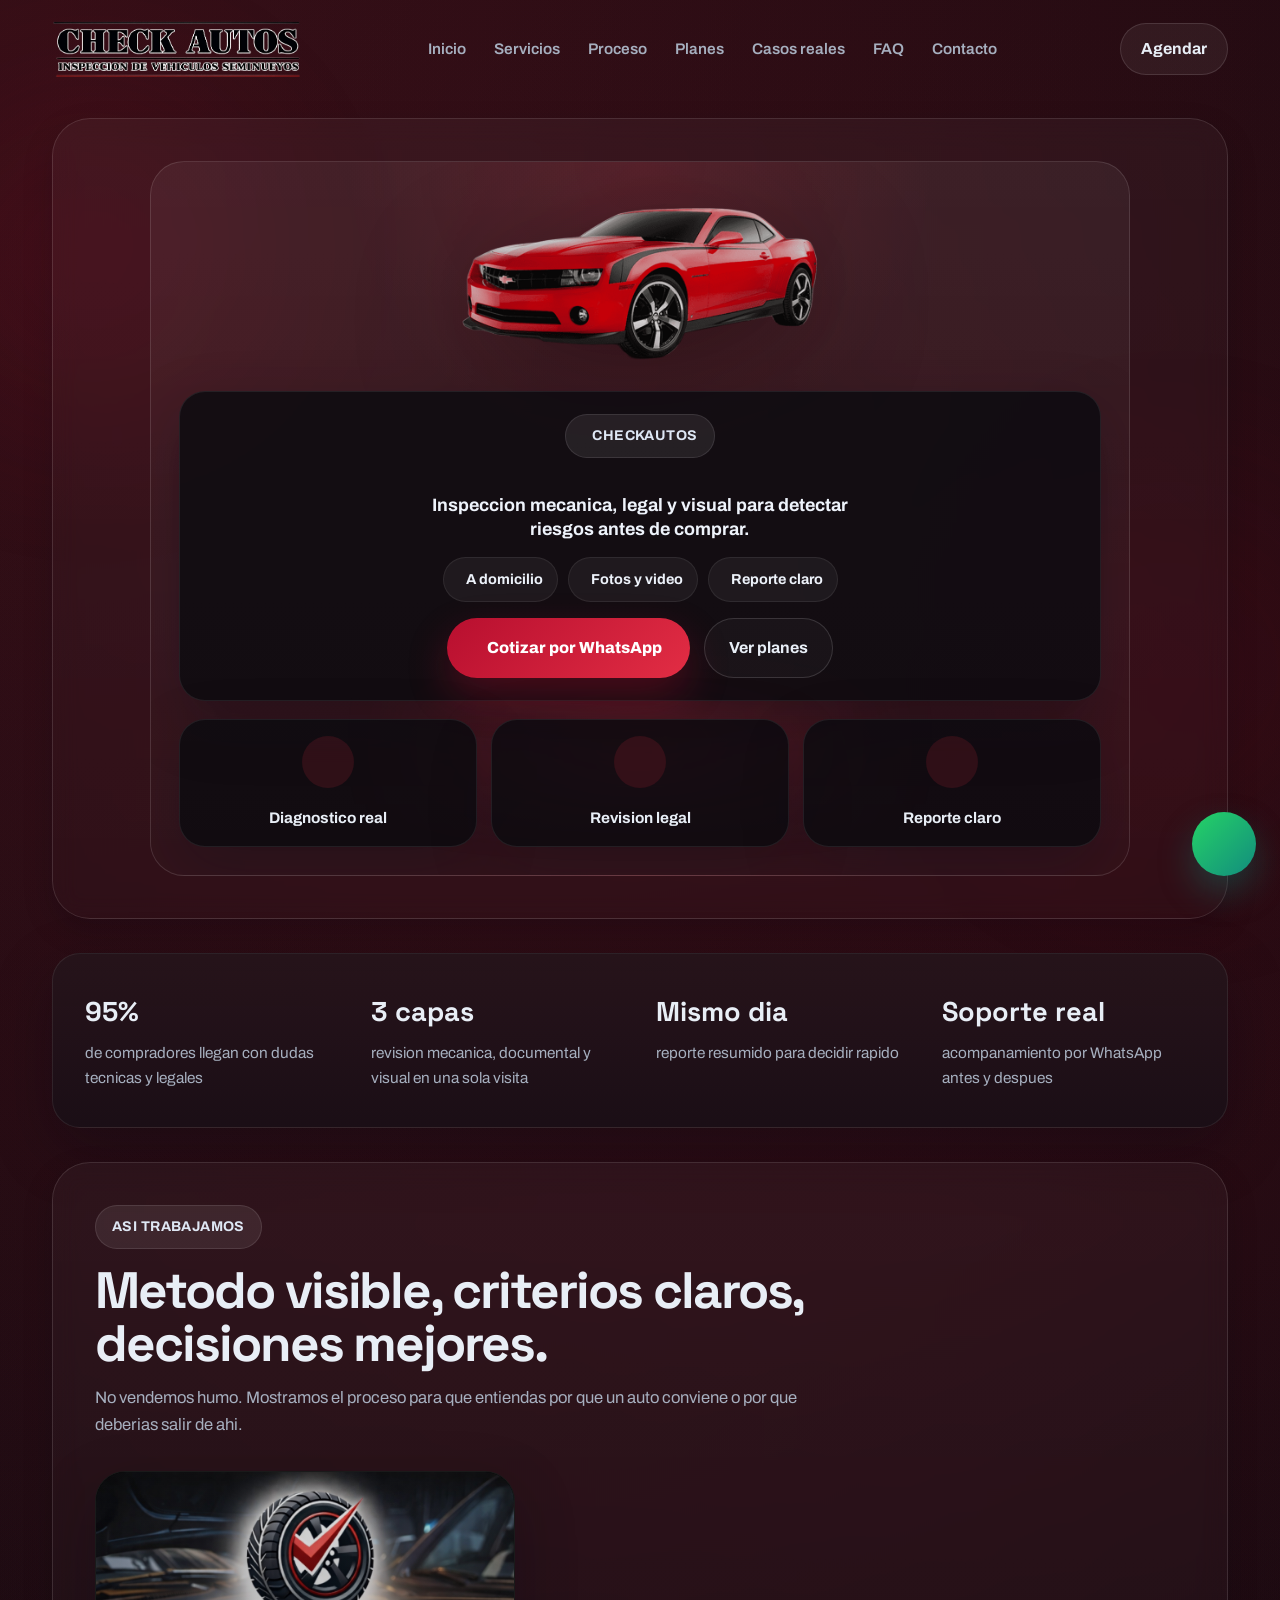
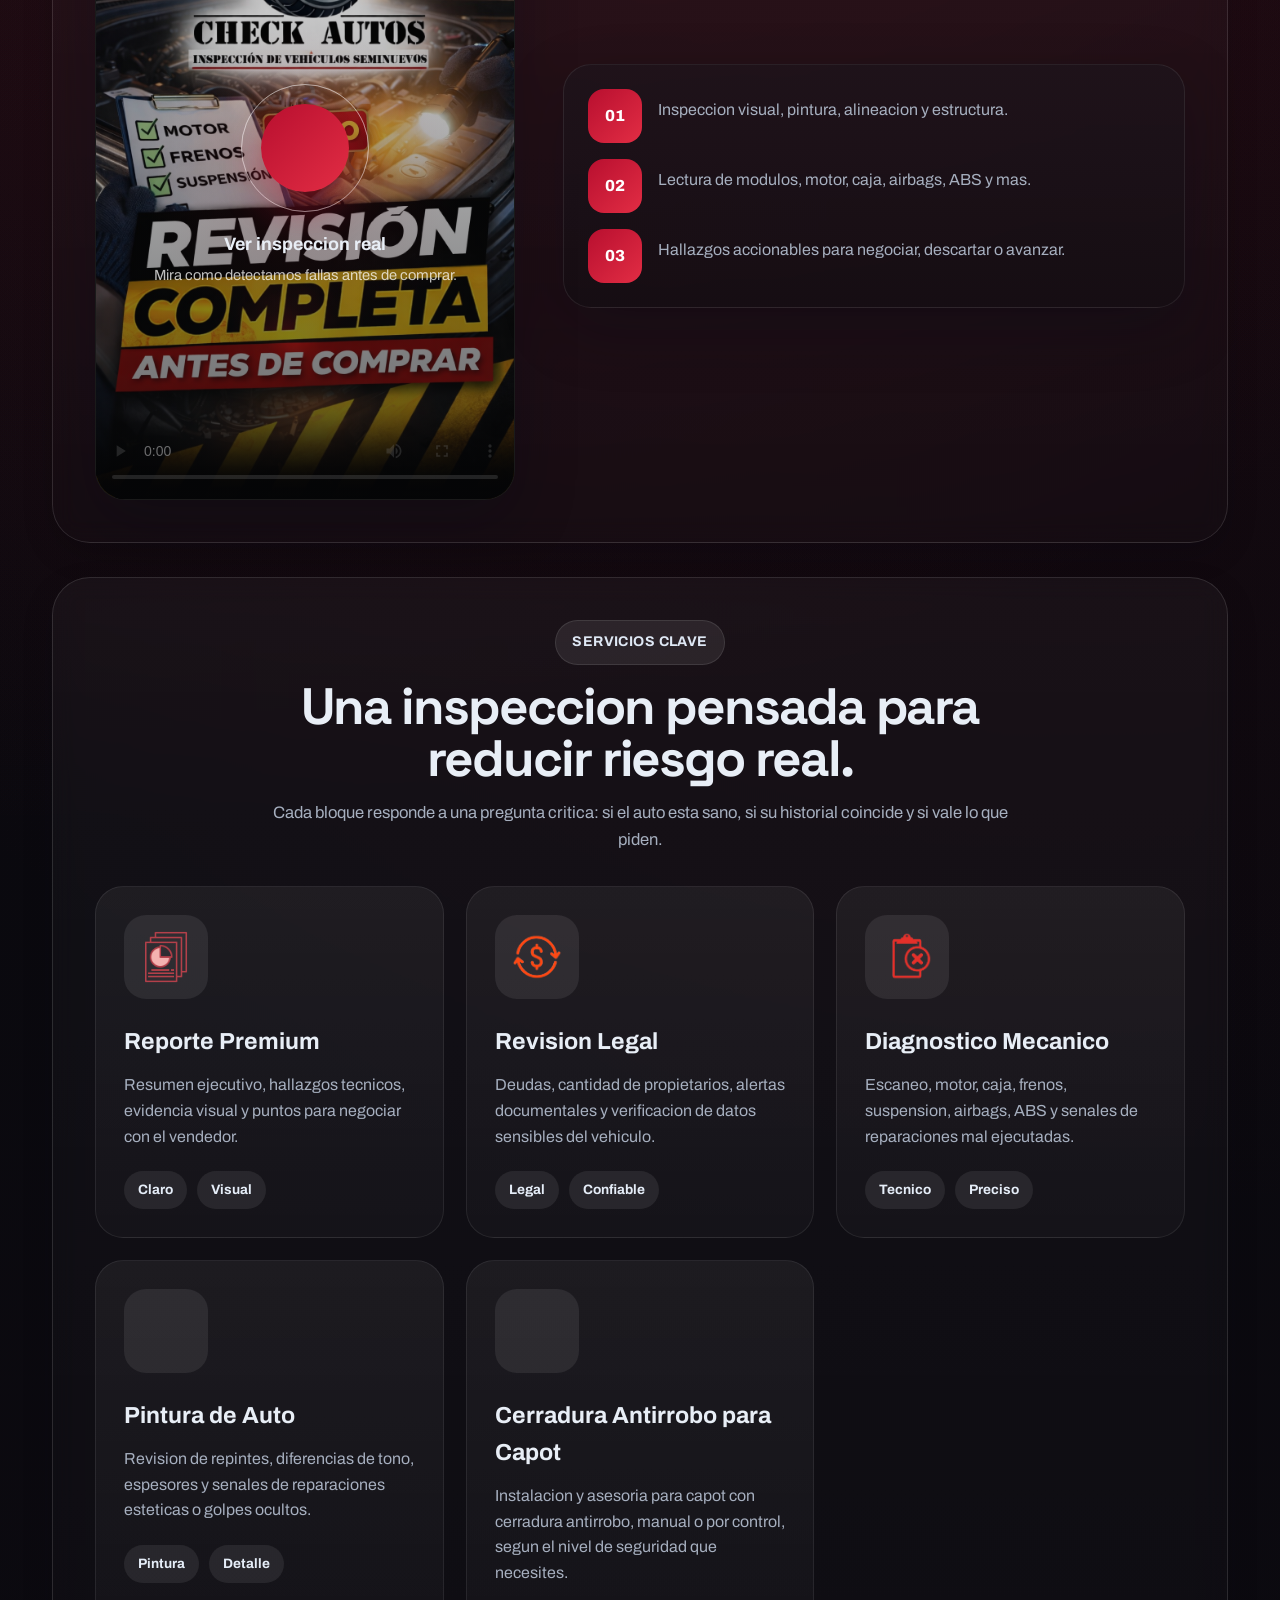
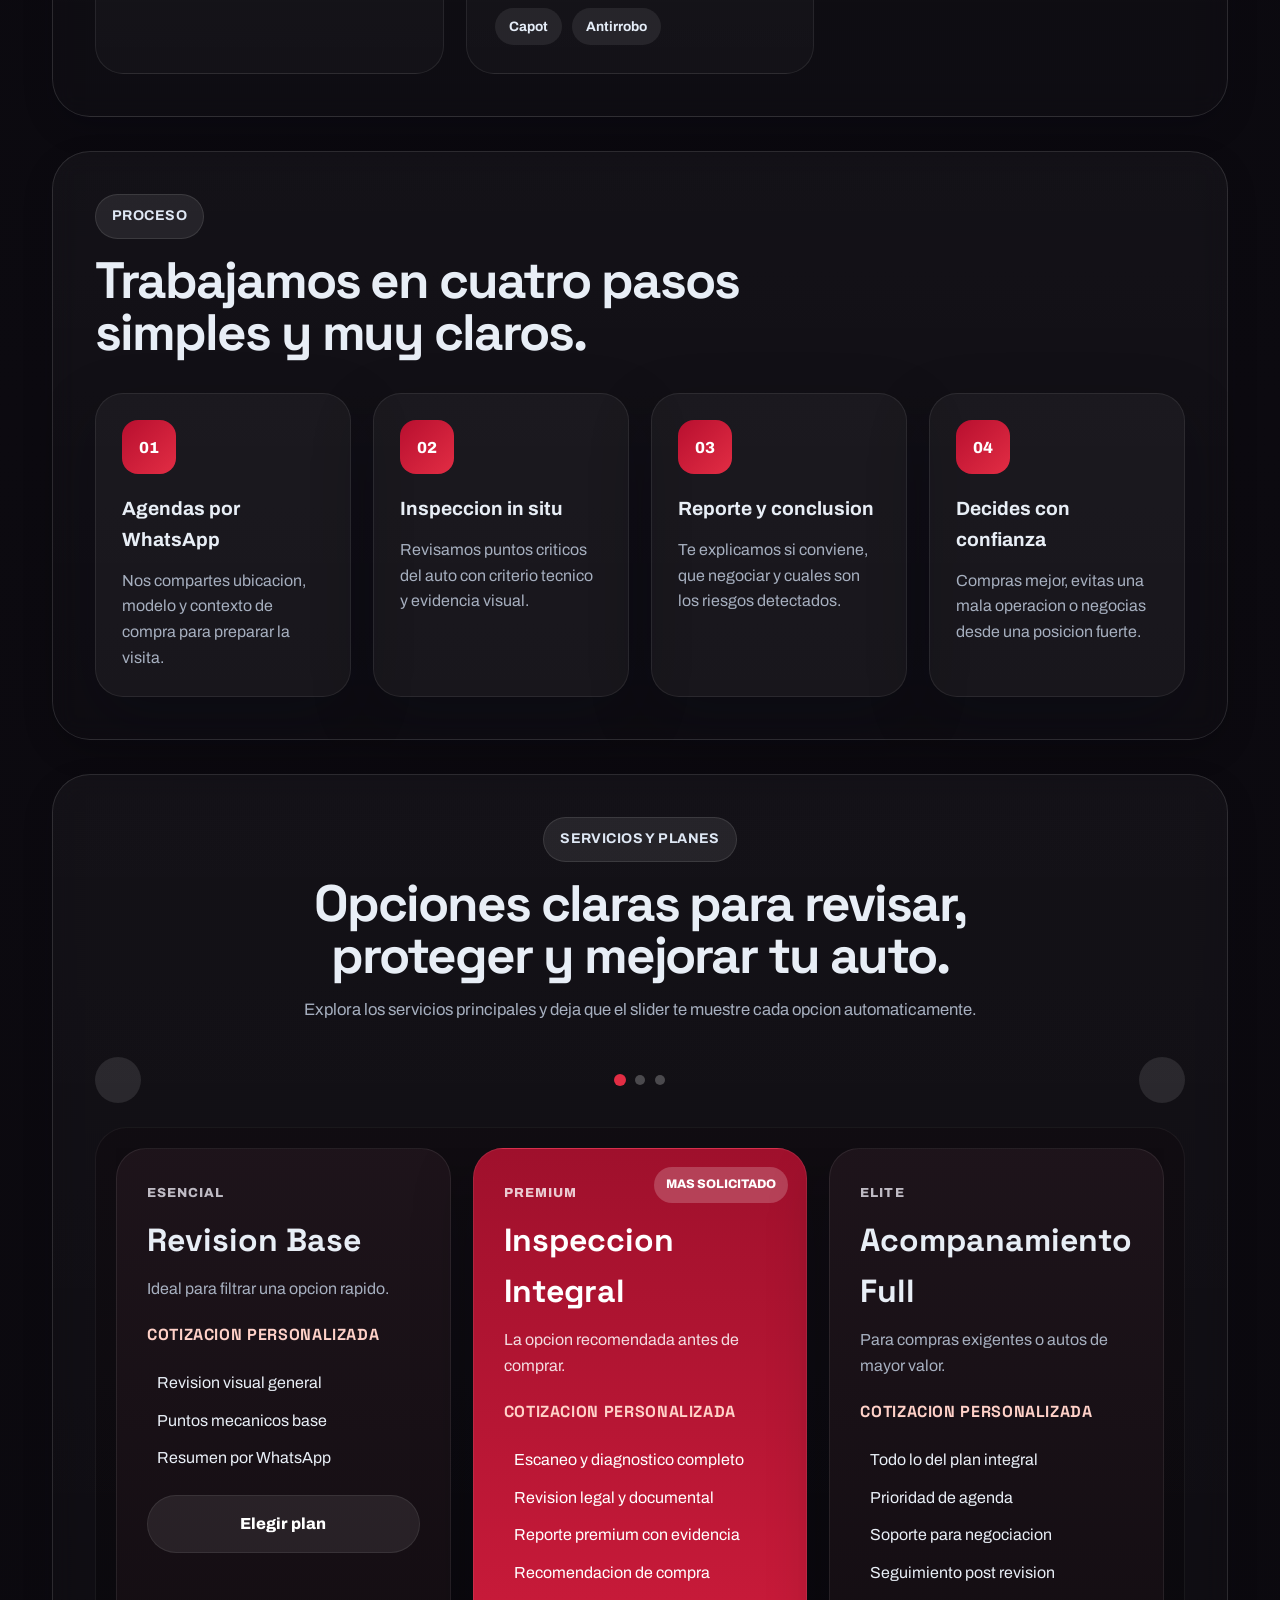
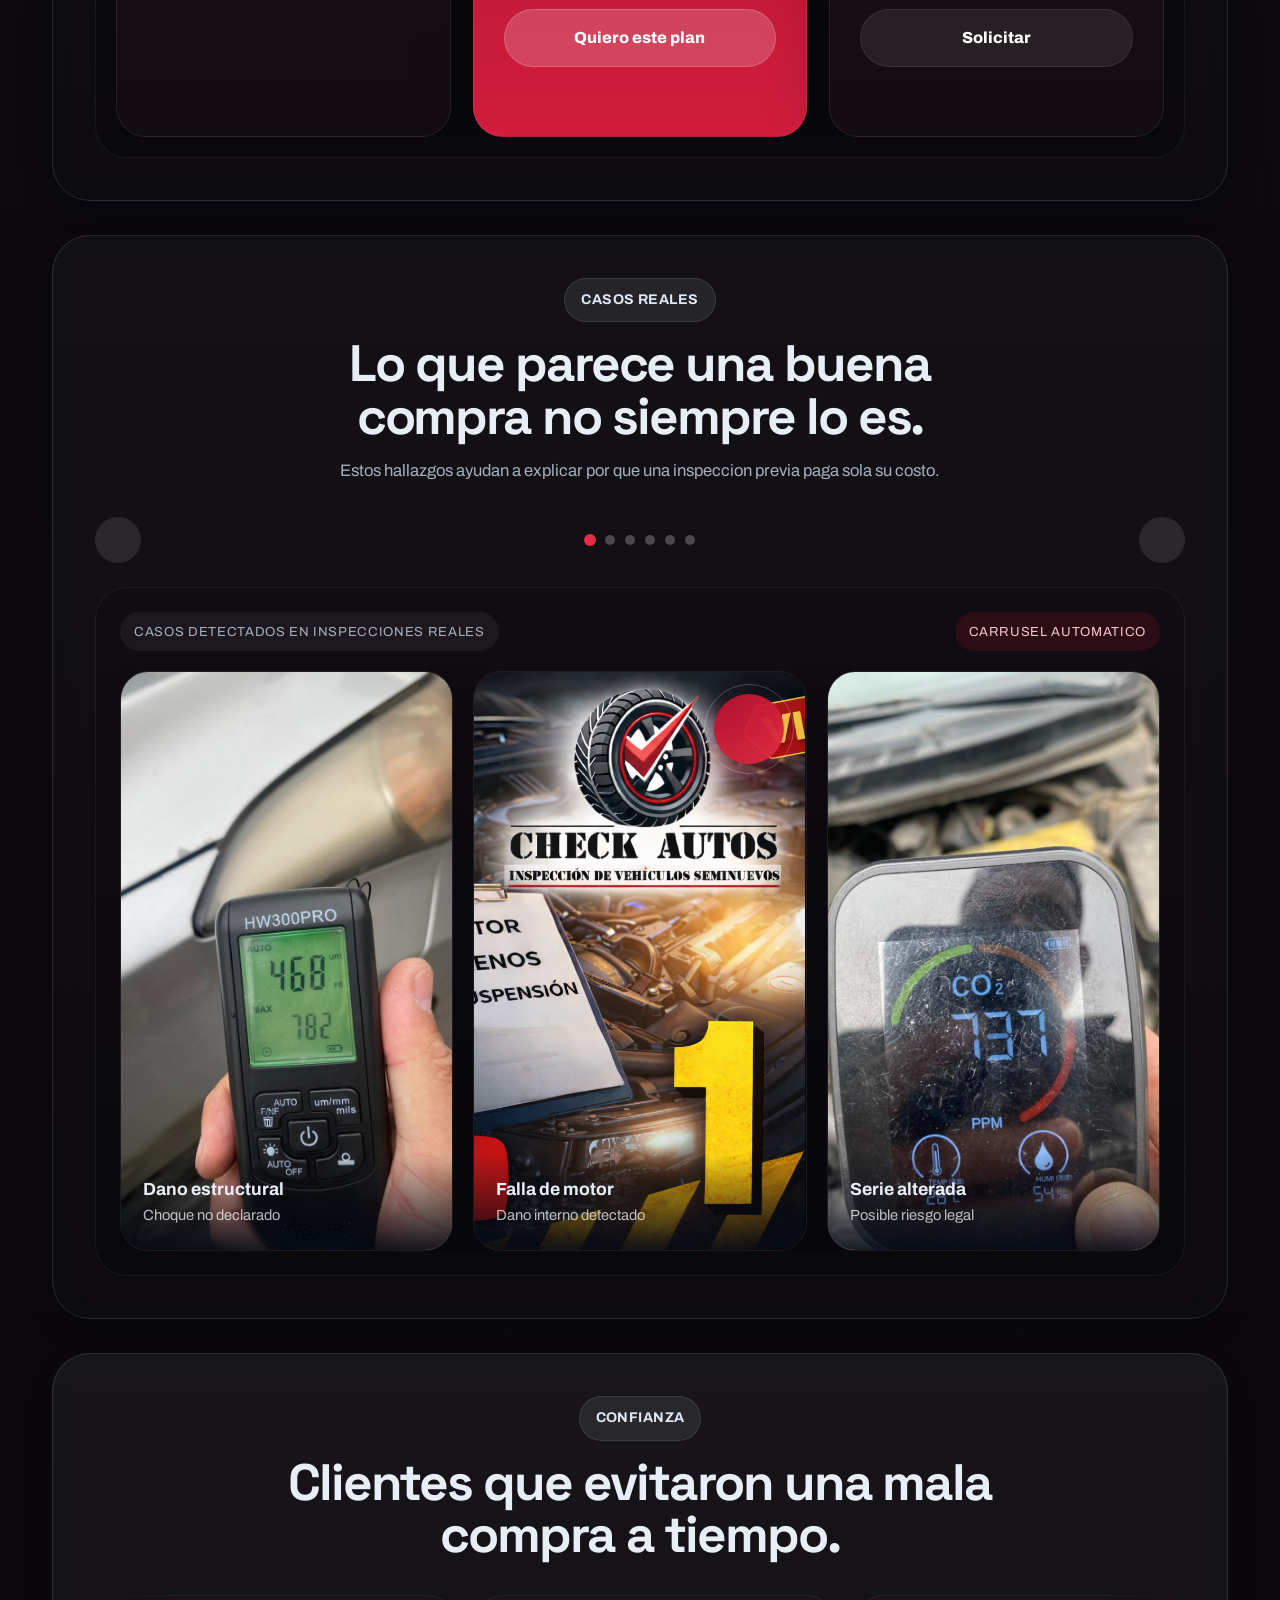
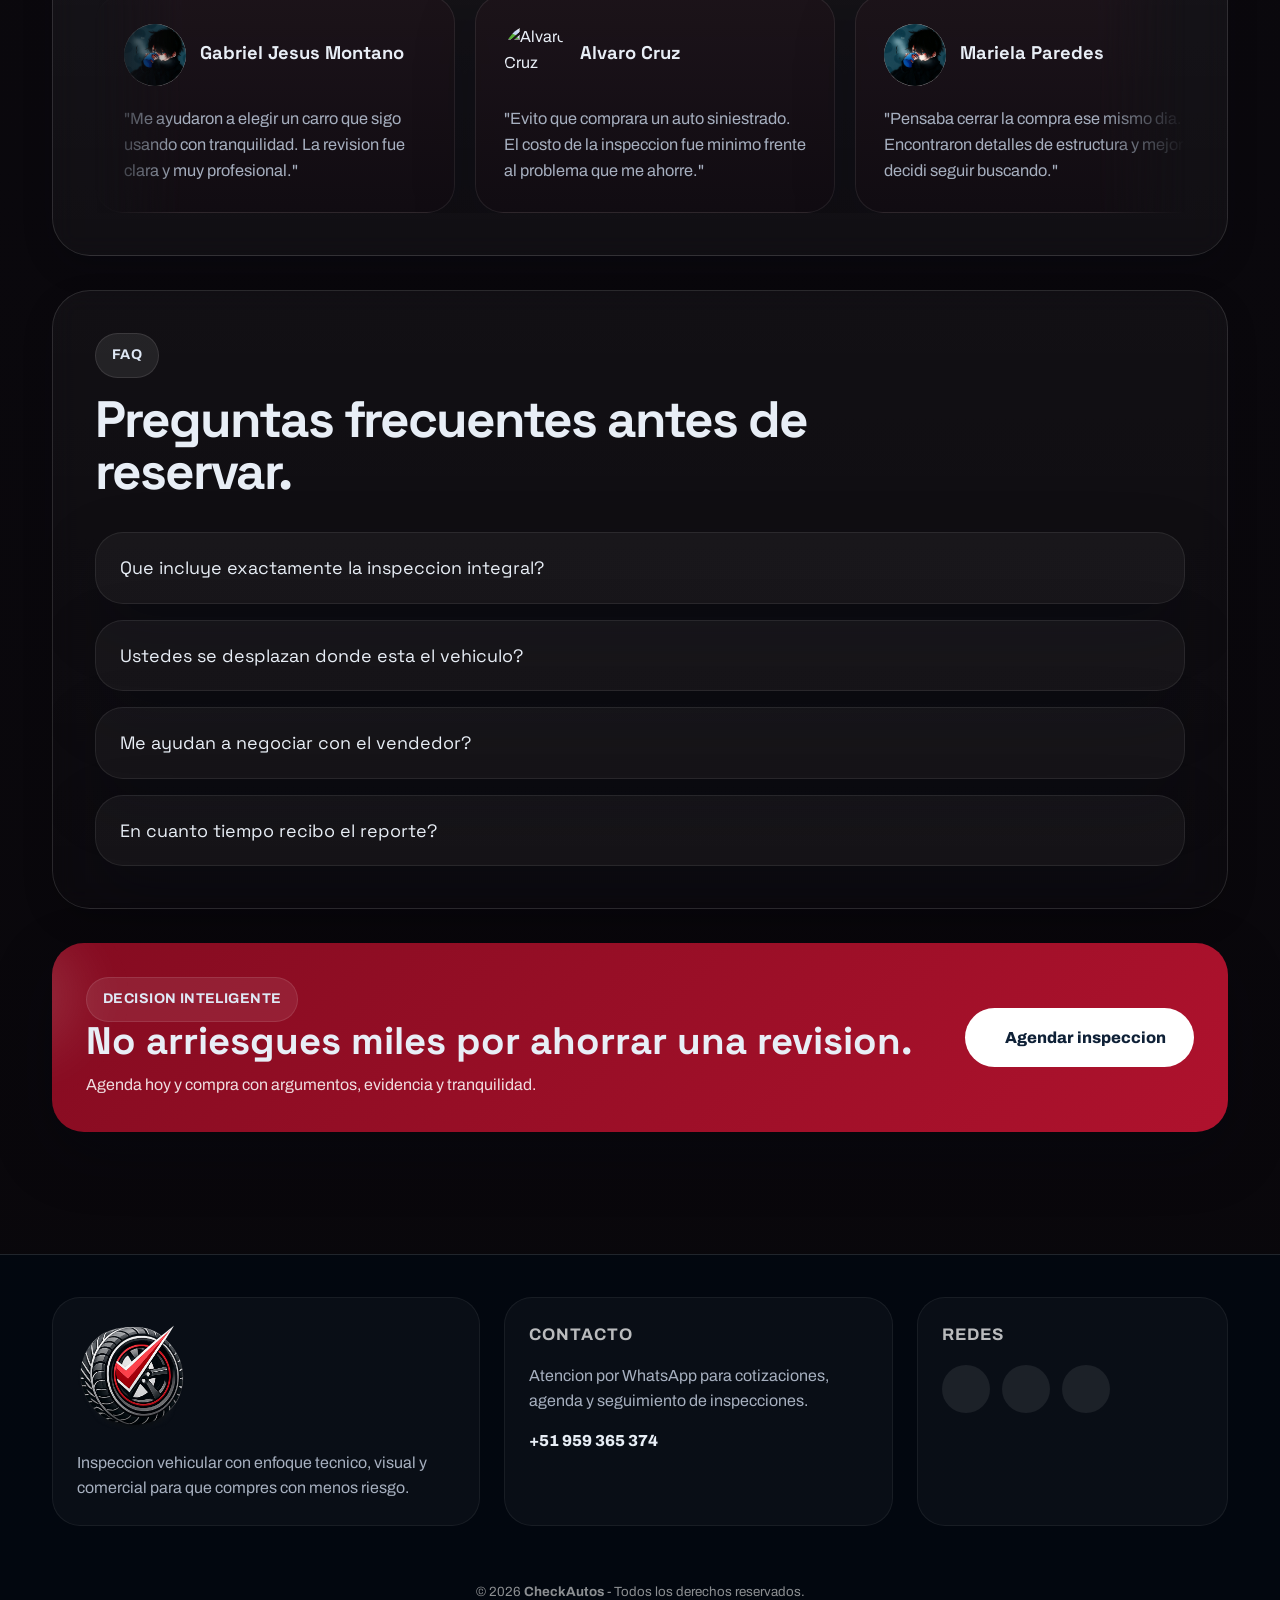
==== commit e93408a5: "Add files via upload" ====
--- a/index.html
+++ b/index.html
@@ -24,7 +24,6 @@
   <header class="header">
     <div class="header-container">
       <a href="#inicio" class="logo" aria-label="Ir al inicio">
-        <img src="imgs/logo.png" alt="" class="logo-wheel" aria-hidden="true">
         <img src="imgs/logo1.png" alt="Logo de CheckAutos" class="logo-wordmark">
       </a>
 
@@ -62,65 +61,47 @@
 
   <main class="container">
     <section class="hero section-shell" id="inicio">
-      <div class="hero-copy fade-in">
-        <span class="eyebrow">
-          <i class="fas fa-shield-halved"></i>
-          Compra con evidencia, no con intuicion
-        </span>
-        <h1 class="hero-title">Inspeccionamos el auto antes de que se convierta en tu peor compra.</h1>
-        <p class="hero-subtitle">Revision mecanica, legal y estructural con un reporte claro, visual y listo para tomar una decision profesional el mismo dia.</p>
-
-        <div class="hero-actions">
-          <a href="https://api.whatsapp.com/send?phone=51959365374&text=Hola%2C%20quiero%20cotizar%20una%20revision%20vehicular." class="cta-button" target="_blank" rel="noopener">
-            <i class="fab fa-whatsapp"></i>
-            Cotizar por WhatsApp
-          </a>
-          <a href="#precios" class="ghost-button">Ver planes</a>
-        </div>
-
-        <div class="hero-proof">
-          <div class="proof-card">
-            <strong>4.9/5</strong>
-            <span>Resena promedio</span>
-          </div>
-          <div class="proof-card">
-            <strong>+2,000</strong>
-            <span>Clientes atendidos</span>
-          </div>
-          <div class="proof-card">
-            <strong>24 h</strong>
-            <span>Respuesta rapida</span>
-          </div>
-        </div>
-      </div>
-
-      <div class="hero-visual fade-in">
-        <div class="hero-panel">
-          <div class="hero-panel-top">
-            <div class="hero-badge-card">
-              <span class="badge-label">Diagnostico premium</span>
-              <h2>Todo lo que necesitas para negociar o descartar un vehiculo.</h2>
-              <ul class="hero-checks">
-                <li><i class="fas fa-check-circle"></i> Escaneo, estructura, frenos y suspension</li>
-                <li><i class="fas fa-check-circle"></i> Consulta legal y deudas vehiculares</li>
-                <li><i class="fas fa-check-circle"></i> Evidencia en fotos, video y reporte final</li>
-              </ul>
-            </div>
-            <div class="hero-floating-card card-top">
-              <span>Riesgo detectado</span>
-              <strong>Choque frontal oculto</strong>
-            </div>
-          </div>
-          <div class="hero-panel-bottom">
-            <div class="hero-floating-card card-bottom">
-              <span>Ahorro potencial</span>
-              <strong>Evita reparaciones costosas</strong>
-            </div>
-            <div class="hero-mini-proof">
-              <span><i class="fas fa-camera"></i> Evidencia visual</span>
+      <div class="hero-unified fade-in">
+        <div class="hero-visual-board">
+          <div class="hero-visual-center">
+            <img src="imgs/CARRITO.png" alt="Vehiculo inspeccionado por CheckAutos" class="hero-image">
+          </div>
+
+          <div class="hero-visual-card main-card">
+            <span class="eyebrow hero-eyebrow">
+              <i class="fas fa-shield-halved"></i>
+              CheckAutos
+            </span>
+            <p class="hero-subtitle hero-subtitle-tight">Inspeccion mecanica, legal y visual para detectar riesgos antes de comprar.</p>
+
+            <div class="hero-highlight-row">
+              <span><i class="fas fa-location-dot"></i> A domicilio</span>
+              <span><i class="fas fa-camera"></i> Fotos y video</span>
               <span><i class="fas fa-file-lines"></i> Reporte claro</span>
-              <span><i class="fas fa-comments-dollar"></i> Mejor negociacion</span>
-            </div>
+            </div>
+
+            <div class="hero-actions">
+              <a href="https://api.whatsapp.com/send?phone=51959365374&text=Hola%2C%20quiero%20cotizar%20una%20revision%20vehicular." class="cta-button" target="_blank" rel="noopener">
+                <i class="fab fa-whatsapp"></i>
+                Cotizar por WhatsApp
+              </a>
+              <a href="#precios" class="ghost-button">Ver planes</a>
+            </div>
+          </div>
+
+          <div class="hero-visual-grid">
+            <article class="hero-visual-card mini-card">
+              <i class="fas fa-magnifying-glass-chart"></i>
+              <strong>Diagnostico real</strong>
+            </article>
+            <article class="hero-visual-card mini-card">
+              <i class="fas fa-scale-balanced"></i>
+              <strong>Revision legal</strong>
+            </article>
+            <article class="hero-visual-card mini-card">
+              <i class="fas fa-file-circle-check"></i>
+              <strong>Reporte claro</strong>
+            </article>
           </div>
         </div>
       </div>
@@ -243,11 +224,11 @@
           <div class="feature-icon">
             <i class="fas fa-car-side" aria-hidden="true"></i>
           </div>
-          <h3>Bloqueo de Cofre</h3>
-          <p>Instalacion y asesoria para bloqueo de cofre por control o manual, segun el nivel de seguridad que necesites.</p>
+          <h3>Cerradura Antirrobo para Capot</h3>
+          <p>Instalacion y asesoria para capot con cerradura antirrobo, manual o por control, segun el nivel de seguridad que necesites.</p>
           <div class="feature-meta">
-            <span>Control</span>
-            <span>Manual</span>
+            <span>Capot</span>
+            <span>Antirrobo</span>
           </div>
         </article>
       </div>
@@ -364,17 +345,17 @@
 
         <article class="price-card fade-in">
           <div class="price-card-top">
-            <span class="price-label">Proteccion</span>
-            <h3>Proteccion de Cofre</h3>
+            <span class="price-label">Capot</span>
+            <h3>Cerradura Antirrobo para Capot</h3>
             <p>Seguridad extra para evitar aperturas no autorizadas.</p>
           </div>
           <div class="price-note">Cotizacion personalizada</div>
           <ul class="price-list">
-            <li><i class="fas fa-check"></i> Instalacion de proteccion manual o por control</li>
+            <li><i class="fas fa-check"></i> Instalacion manual o por control</li>
             <li><i class="fas fa-check"></i> Recomendacion segun uso y nivel de seguridad</li>
             <li><i class="fas fa-check"></i> Ajuste y prueba de funcionamiento</li>
           </ul>
-          <a href="https://api.whatsapp.com/send?phone=51959365374&text=Hola%2C%20quiero%20cotizar%20Proteccion%20de%20Cofre." class="price-button" target="_blank" rel="noopener">Cotizar proteccion</a>
+          <a href="https://api.whatsapp.com/send?phone=51959365374&text=Hola%2C%20quiero%20cotizar%20cerradura%20antirrobo%20para%20capot." class="price-button" target="_blank" rel="noopener">Cotizar seguridad</a>
         </article>
           </div>
         </div>
--- a/css/styles.css
+++ b/css/styles.css
@@ -134,27 +134,13 @@
 }
 
 .logo {
-  position: relative;
   display: inline-flex;
   align-items: center;
-  padding-left: 0;
-  min-height: 54px;
 }
 
 .logo-wordmark {
-  width: 250px;
+  width: 252px;
   object-fit: contain;
-}
-
-.logo-wheel {
-  position: absolute;
-  left: -12px;
-  top: -8px;
-  width: 46px;
-  transform: none;
-  z-index: 3;
-  filter: drop-shadow(0 8px 22px rgba(226, 45, 68, 0.28));
-  animation: logoWheelOrbit 8s ease-in-out infinite;
 }
 
 .nav-menu {
@@ -284,17 +270,14 @@
 }
 
 .hero {
-  display: grid;
-  grid-template-columns: 1.08fr 0.92fr;
-  gap: 42px;
+  display: block;
   padding: 42px;
-  min-height: calc(100vh - 150px);
-  align-items: center;
-}
-
-.hero-copy,
-.hero-visual {
-  position: relative;
+  min-height: auto;
+}
+
+.hero-unified {
+  max-width: 980px;
+  margin: 0 auto;
 }
 
 .eyebrow {
@@ -323,25 +306,51 @@
 }
 
 .hero-title {
-  margin-top: 22px;
-  font-size: clamp(2.8rem, 4.2vw, 4.6rem);
-  line-height: 1;
-  letter-spacing: -0.045em;
-  max-width: 9.5ch;
+  display: none;
 }
 
 .hero-subtitle {
-  margin-top: 22px;
-  max-width: 48ch;
-  color: var(--text-muted);
-  font-size: 1.02rem;
+  margin-top: 0;
+  max-width: 40ch;
+  color: #eef3fb;
+  font-size: 1.12rem;
+  font-weight: 700;
+  line-height: 1.35;
+  margin-left: auto;
+  margin-right: auto;
+}
+
+.hero-highlight-row {
+  display: flex;
+  flex-wrap: wrap;
+  justify-content: center;
+  gap: 10px;
+  margin-top: 16px;
+}
+
+.hero-highlight-row span {
+  display: inline-flex;
+  align-items: center;
+  gap: 8px;
+  padding: 10px 14px;
+  border-radius: 999px;
+  background: rgba(255, 255, 255, 0.05);
+  border: 1px solid rgba(255, 255, 255, 0.08);
+  color: #edf2fa;
+  font-size: 0.9rem;
+  font-weight: 700;
+}
+
+.hero-highlight-row i {
+  color: var(--accent-strong);
 }
 
 .hero-actions {
   display: flex;
   flex-wrap: wrap;
+  justify-content: center;
   gap: 14px;
-  margin-top: 30px;
+  margin-top: 16px;
 }
 
 .cta-button {
@@ -376,78 +385,91 @@
   background: rgba(255, 255, 255, 0.08);
 }
 
-.hero-proof {
+.hero-visual-board {
+  position: relative;
+  padding: 28px;
+  border-radius: 34px;
+  background:
+    radial-gradient(circle at top center, rgba(226, 45, 68, 0.15), transparent 34%),
+    linear-gradient(180deg, rgba(255, 255, 255, 0.05), rgba(255, 255, 255, 0.02));
+  border: 1px solid rgba(255, 255, 255, 0.12);
+  display: grid;
+  gap: 18px;
+  overflow: hidden;
+}
+
+.hero-visual-board::after {
+  content: '';
+  position: absolute;
+  inset: auto 10% 10% 10%;
+  height: 120px;
+  border-radius: 999px;
+  background: radial-gradient(circle at center, rgba(226, 45, 68, 0.2), transparent 68%);
+  filter: blur(28px);
+  z-index: 1;
+}
+
+.hero-visual-card {
+  position: relative;
+  z-index: 2;
+  border-radius: 26px;
+  background: rgba(12, 11, 16, 0.82);
+  border: 1px solid rgba(255, 255, 255, 0.08);
+  box-shadow: var(--shadow-md);
+}
+
+.hero-visual-card.main-card {
+  padding: 22px;
+  text-align: center;
+}
+
+.hero-eyebrow {
+  margin: 0 auto;
+  margin-bottom: 35px
+}
+
+.hero-visual-center {
+  position: relative;
+  z-index: 2;
+  display: flex;
+  justify-content: center;
+  padding: 4px 0 0;
+}
+
+.hero-image {
+  width: min(100%, 390px);
+  filter: drop-shadow(0 24px 56px rgba(0, 0, 0, 0.38));
+}
+
+.hero-visual-grid {
+  position: relative;
+  z-index: 2;
   display: grid;
   grid-template-columns: repeat(3, minmax(0, 1fr));
-  gap: 16px;
-  margin-top: 34px;
-  max-width: 760px;
-}
-
-.proof-card {
-  padding: 18px;
-  background: rgba(255, 255, 255, 0.05);
-  border: 1px solid rgba(255, 255, 255, 0.08);
-  border-radius: var(--radius-sm);
-  transition: transform 0.35s ease, border-color 0.35s ease, background 0.35s ease;
-}
-
-.proof-card:hover {
-  transform: translateY(-6px);
-  border-color: rgba(226, 45, 68, 0.22);
-  background: rgba(255, 255, 255, 0.08);
-}
-
-.proof-card strong {
+  gap: 14px;
+}
+
+.hero-visual-card.mini-card {
+  padding: 16px 14px;
+  text-align: center;
+}
+
+.hero-visual-card.mini-card i {
+  display: inline-flex;
+  width: 52px;
+  height: 52px;
+  align-items: center;
+  justify-content: center;
+  border-radius: 50%;
+  background: rgba(226, 45, 68, 0.14);
+  color: var(--accent-strong);
+  font-size: 1.25rem;
+}
+
+.hero-visual-card.mini-card strong {
   display: block;
-  font-size: 1.4rem;
-  font-weight: 800;
-}
-
-.proof-card span {
-  display: block;
-  margin-top: 6px;
-  color: var(--text-muted);
-  font-size: 0.92rem;
-}
-
-.hero-panel {
-  position: relative;
-  min-height: 520px;
-  padding: 24px 24px 28px;
-  display: grid;
-  grid-template-columns: minmax(0, 1fr);
-  grid-template-rows: auto 1fr;
-  align-items: start;
-  border-radius: 34px;
-  background:
-    radial-gradient(circle at top right, rgba(226, 45, 68, 0.16), transparent 34%),
-    radial-gradient(circle at bottom center, rgba(226, 45, 68, 0.12), transparent 42%),
-    linear-gradient(180deg, rgba(255, 255, 255, 0.05), rgba(255, 255, 255, 0.02));
-  border: 1px solid rgba(255, 255, 255, 0.12);
-  overflow: hidden;
-  isolation: isolate;
-}
-
-.hero-panel-top {
-  position: relative;
-  z-index: 3;
-  display: flex;
-  align-items: flex-start;
-  justify-content: space-between;
-  gap: 14px;
-}
-
-.hero-panel::after {
-  content: '';
-  position: absolute;
-  inset: auto 6% 6% 6%;
-  height: 120px;
-  border-radius: 999px;
-  background: radial-gradient(circle at center, rgba(226, 45, 68, 0.18), transparent 68%);
-  filter: blur(26px);
-  z-index: 1;
-  animation: floorGlow 8s ease-in-out infinite;
+  margin-top: 10px;
+  font-size: 0.96rem;
 }
 
 @keyframes floorGlow {
@@ -455,8 +477,6 @@
   50% { opacity: 0.9; transform: scale(1.03); }
 }
 
-.hero-badge-card,
-.hero-floating-card,
 .video-side-card,
 .process-card,
 .price-card,
@@ -470,17 +490,6 @@
   box-shadow: var(--shadow-md);
 }
 
-.hero-badge-card {
-  position: relative;
-  z-index: 3;
-  max-width: 300px;
-  padding: 22px;
-  border-radius: 26px;
-  background: rgba(10, 11, 16, 0.78);
-  border: 1px solid rgba(255, 255, 255, 0.08);
-  animation: cardDrift 7s ease-in-out infinite;
-}
-
 .badge-label {
   display: inline-block;
   padding: 7px 12px;
@@ -538,64 +547,6 @@
   line-height: 1.3;
 }
 
-.hero-panel-bottom {
-  position: relative;
-  z-index: 3;
-  align-self: end;
-  display: grid;
-  gap: 16px;
-  margin-top: 26px;
-}
-
-.card-top {
-  position: relative;
-  top: auto;
-  right: auto;
-  width: 200px;
-  margin-top: 8px;
-  animation: bob 5.4s ease-in-out infinite;
-}
-
-.card-bottom {
-  position: relative;
-  left: auto;
-  right: auto;
-  bottom: auto;
-  width: min(100%, 320px);
-  margin-left: auto;
-  transform: none;
-  animation: bob 4.8s ease-in-out infinite 0.5s;
-}
-
-.hero-mini-proof {
-  display: flex;
-  flex-wrap: wrap;
-  gap: 10px;
-}
-
-.hero-mini-proof span {
-  display: inline-flex;
-  align-items: center;
-  gap: 8px;
-  padding: 10px 14px;
-  border-radius: 999px;
-  background: rgba(255, 255, 255, 0.06);
-  border: 1px solid rgba(255, 255, 255, 0.08);
-  color: #e5edf8;
-  font-size: 0.9rem;
-  font-weight: 700;
-}
-
-.hero-mini-proof i {
-  color: var(--accent-strong);
-}
-
-@keyframes logoWheelOrbit {
-  0%, 100% { transform: rotate(0deg) translateY(0) scale(1); }
-  40% { transform: rotate(7deg) translateY(-2px) scale(1.03); }
-  70% { transform: rotate(-5deg) translateY(1px) scale(0.98); }
-}
-
 @keyframes bob {
   0%, 100% { transform: translateY(0); }
   50% { transform: translateY(-10px); }
--- a/css/mobile.css
+++ b/css/mobile.css
@@ -1,6 +1,5 @@
 @media screen and (max-width: 1180px) {
   .hero {
-    grid-template-columns: 1fr;
     min-height: auto;
   }
 
@@ -8,13 +7,8 @@
     max-width: 10.5ch;
   }
 
-  .hero-panel {
-    min-height: 560px;
-  }
-
-  .hero-panel-top {
-    flex-direction: column;
-    gap: 12px;
+  .hero-visual-grid {
+    grid-template-columns: 1fr;
   }
 
   .price-card {
@@ -235,18 +229,38 @@
     padding: 24px;
   }
 
-  .hero-title {
-    max-width: 100%;
-    font-size: clamp(2.4rem, 9vw, 3.6rem);
-  }
-
   .hero-subtitle,
   .section-subtitle {
     font-size: 0.98rem;
   }
 
-  .hero-actions,
-  .hero-proof {
+  .hero {
+    gap: 18px;
+  }
+
+  .hero-unified {
+    max-width: 100%;
+  }
+
+  .hero-visual-board {
+    padding: 18px;
+    gap: 16px;
+  }
+
+  .hero-visual-grid {
+    grid-template-columns: 1fr;
+  }
+
+  .hero-image {
+    width: min(100%, 280px);
+  }
+
+  .hero-highlight-row {
+    flex-direction: column;
+    align-items: stretch;
+  }
+
+  .hero-actions {
     width: 100%;
   }
 
@@ -255,51 +269,26 @@
     width: 100%;
   }
 
-  .hero-panel {
-    min-height: auto;
-    padding: 18px;
-    animation: none;
-  }
-
-  .hero-panel-top {
-    gap: 10px;
-  }
-
-  .hero-badge-card {
-    max-width: 100%;
-    padding: 20px;
-  }
-
-  .hero-badge-card h2 {
-    font-size: 1.35rem;
-  }
-
-  .hero-floating-card {
-    position: static;
-    min-width: 0;
-    max-width: none;
-    padding: 14px 16px;
-    margin-top: 12px;
-    animation: none;
-  }
-
-  .hero-panel-bottom {
-    margin-top: 18px;
+  .pricing-controls {
+    display: flex;
+    justify-content: space-between;
+    align-items: center;
     gap: 12px;
-  }
-
-  .card-top {
-    position: static;
-    margin-top: 18px;
-  }
-
-  .card-bottom {
-    width: 100%;
-    margin-left: 0;
-  }
-
-  .hero-mini-proof {
-    flex-direction: column;
+    margin-bottom: 16px;
+  }
+
+  .pricing-controls .gallery-control-btn {
+    width: 44px;
+    height: 44px;
+    flex: 0 0 44px;
+    background: rgba(226, 45, 68, 0.18);
+    border: 1px solid rgba(255, 255, 255, 0.12);
+  }
+
+  .pricing-dots {
+    flex: 1 1 auto;
+    display: flex;
+    justify-content: center;
   }
 
   .gallery-carousel-shell {
@@ -423,13 +412,7 @@
   }
 
   .logo-wordmark {
-    width: 168px;
-  }
-
-  .logo-wheel {
-    width: 36px;
-    left: -8px;
-    top: -4px;
+    width: 160px;
   }
 
   .hero,
@@ -454,10 +437,6 @@
     font-size: 2.2rem;
   }
 
-  .hero-panel {
-    min-height: auto;
-  }
-
   .nav-menu {
     width: calc(100vw - 24px);
     right: 12px;
@@ -465,11 +444,6 @@
     height: calc(100vh - 24px);
   }
 
-  .card-top,
-  .card-bottom {
-    animation: none;
-  }
-
   .section-title {
     font-size: 2rem;
   }
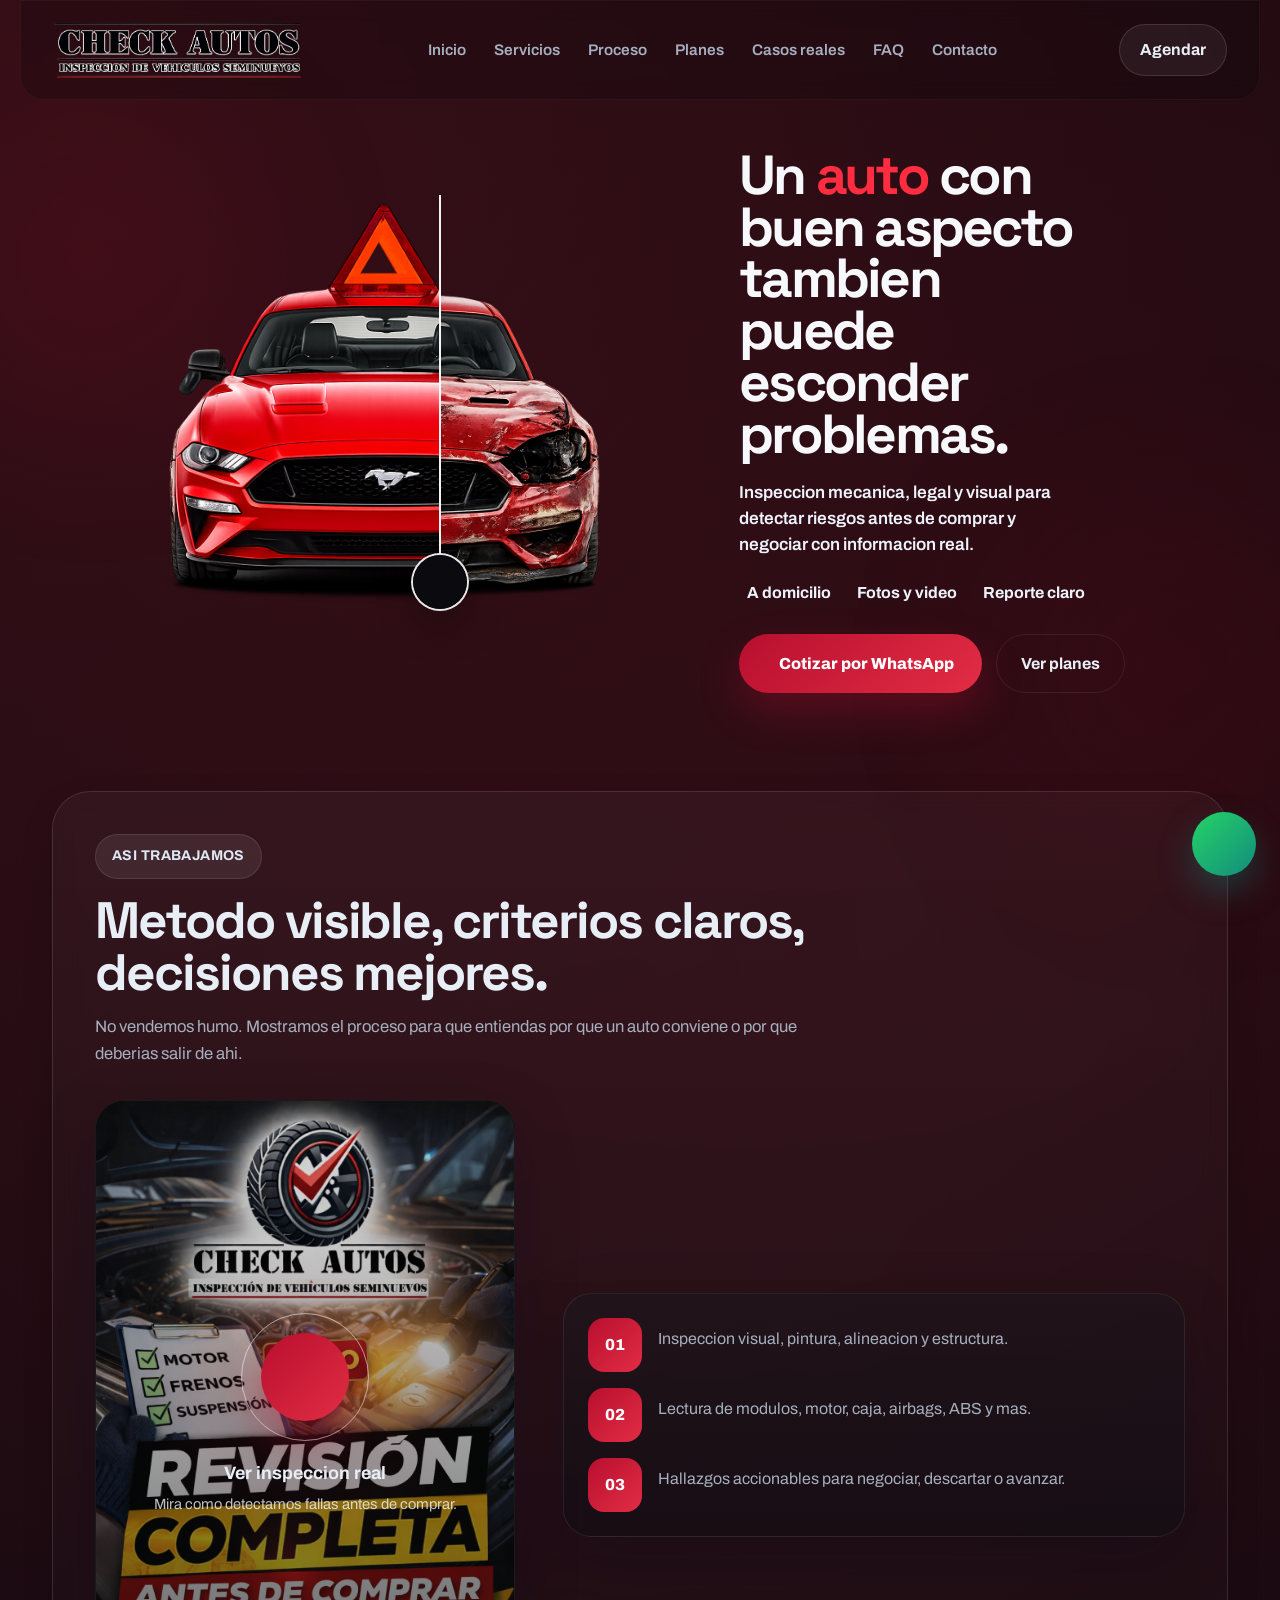
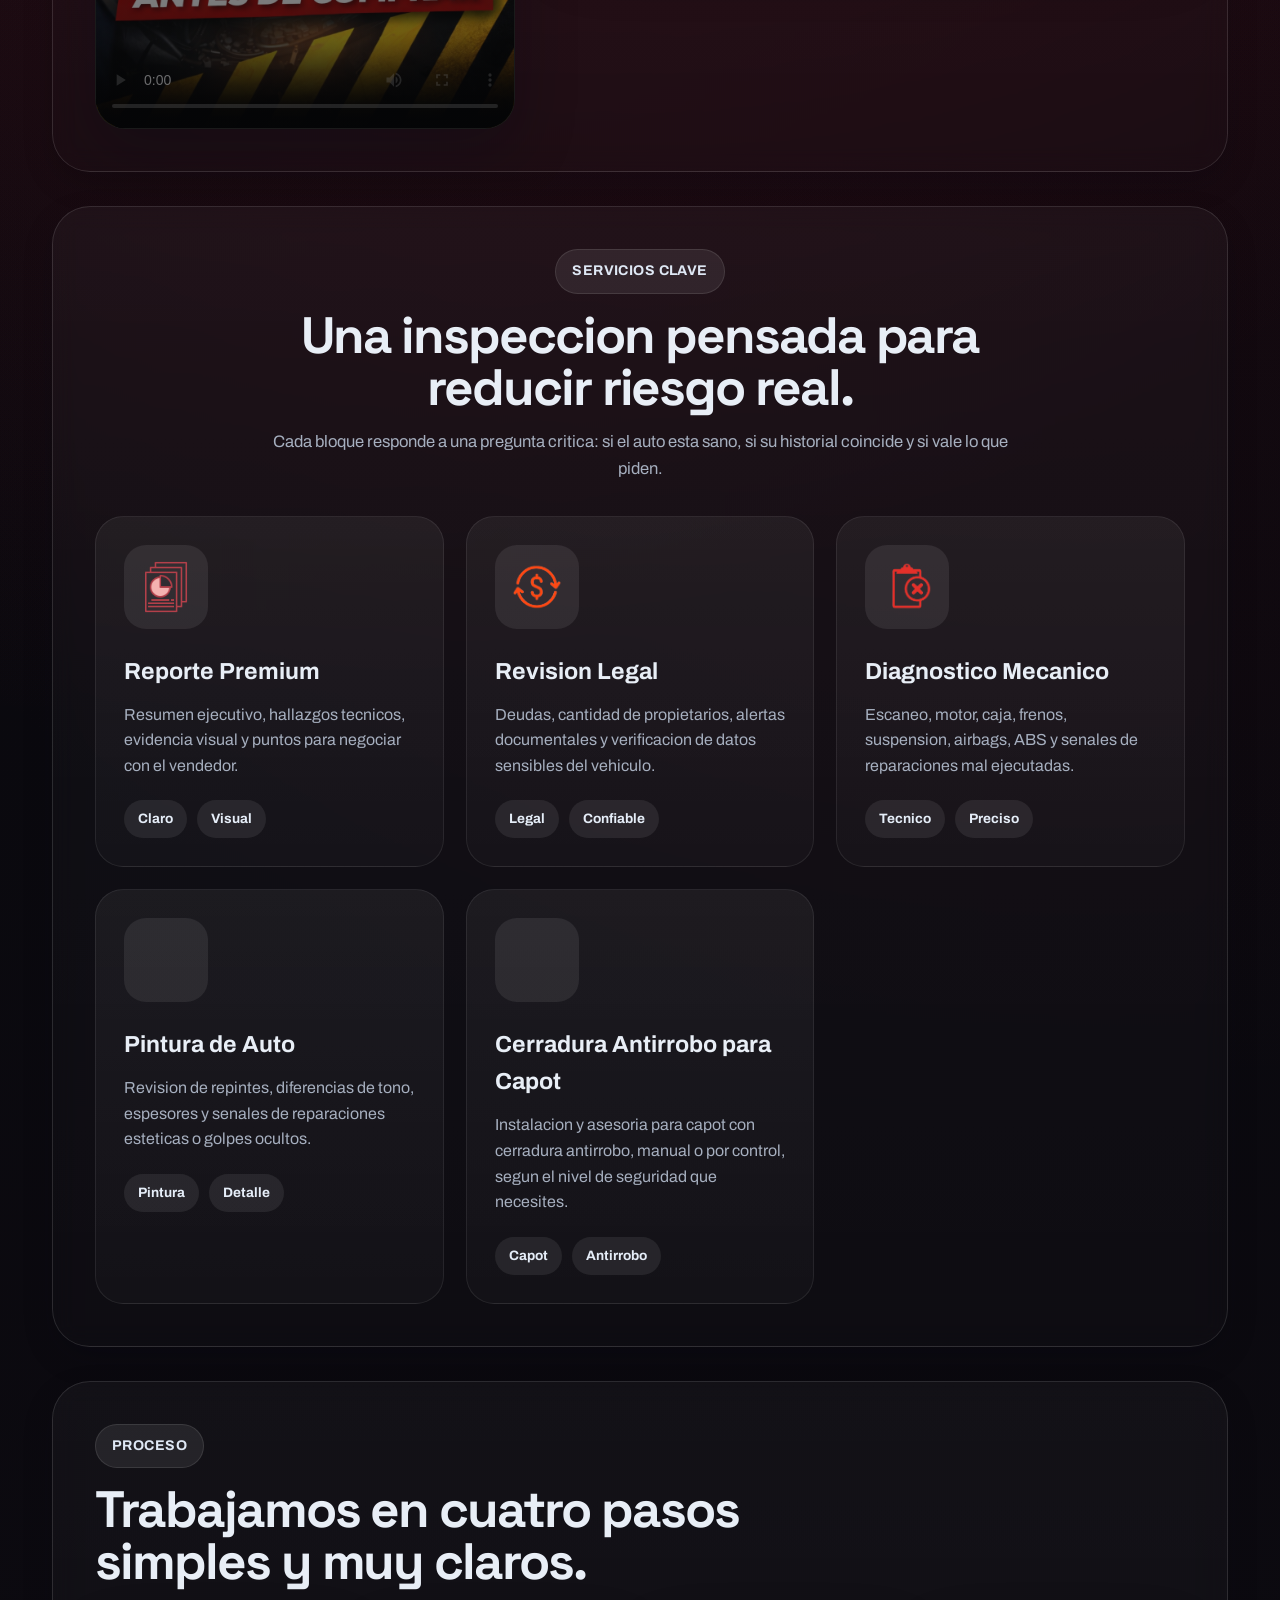
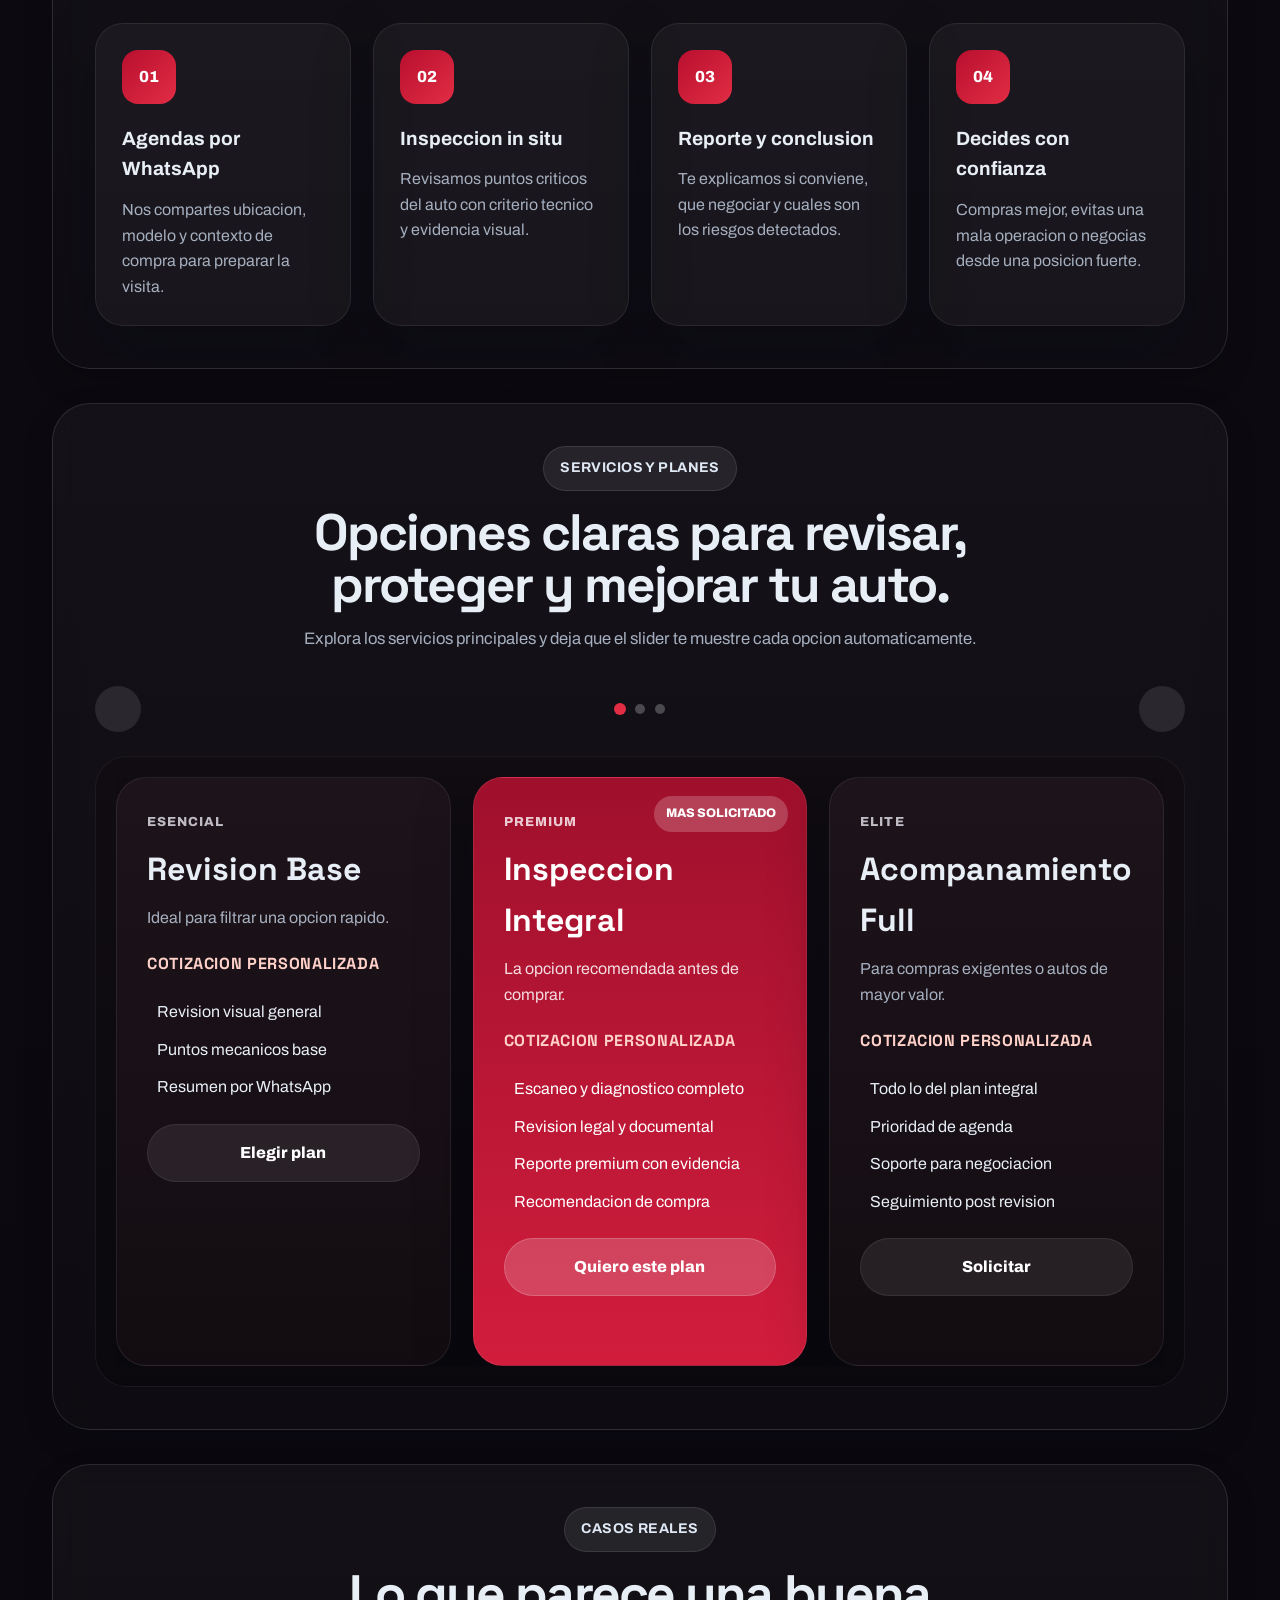
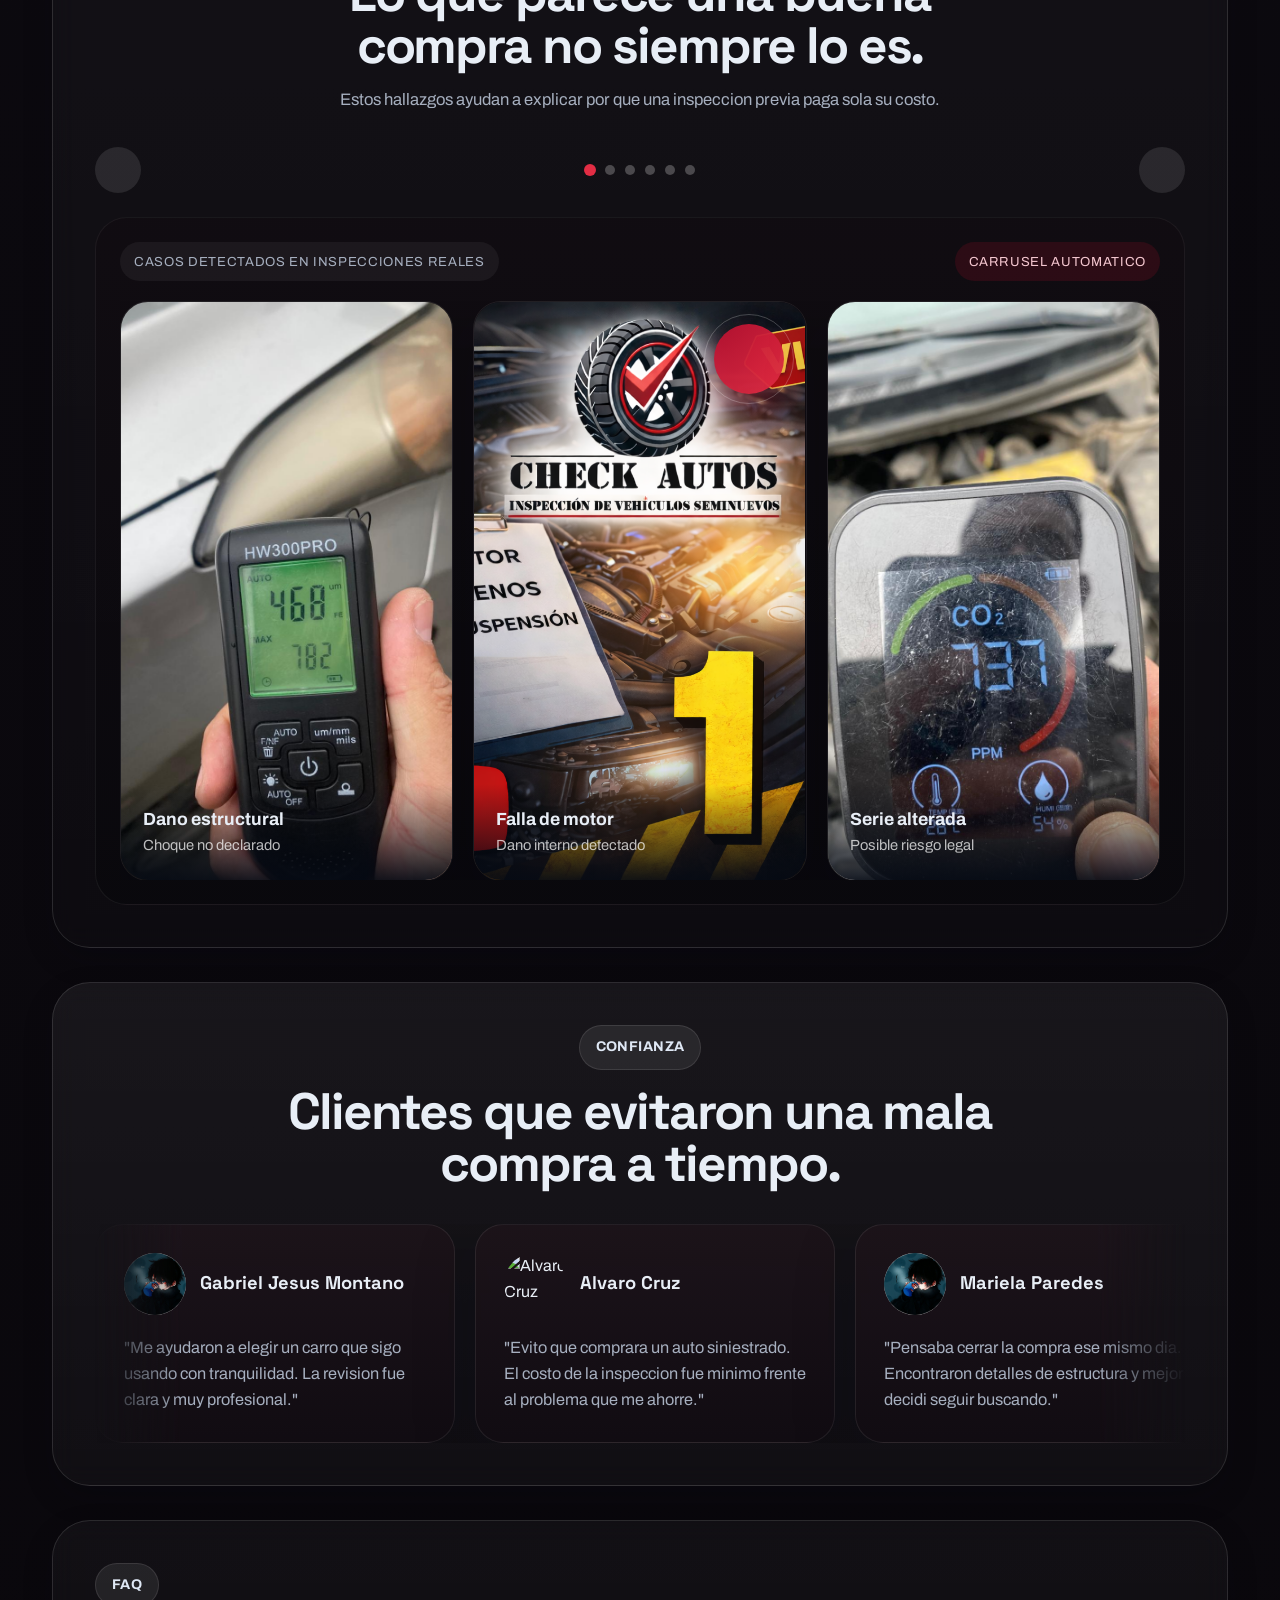
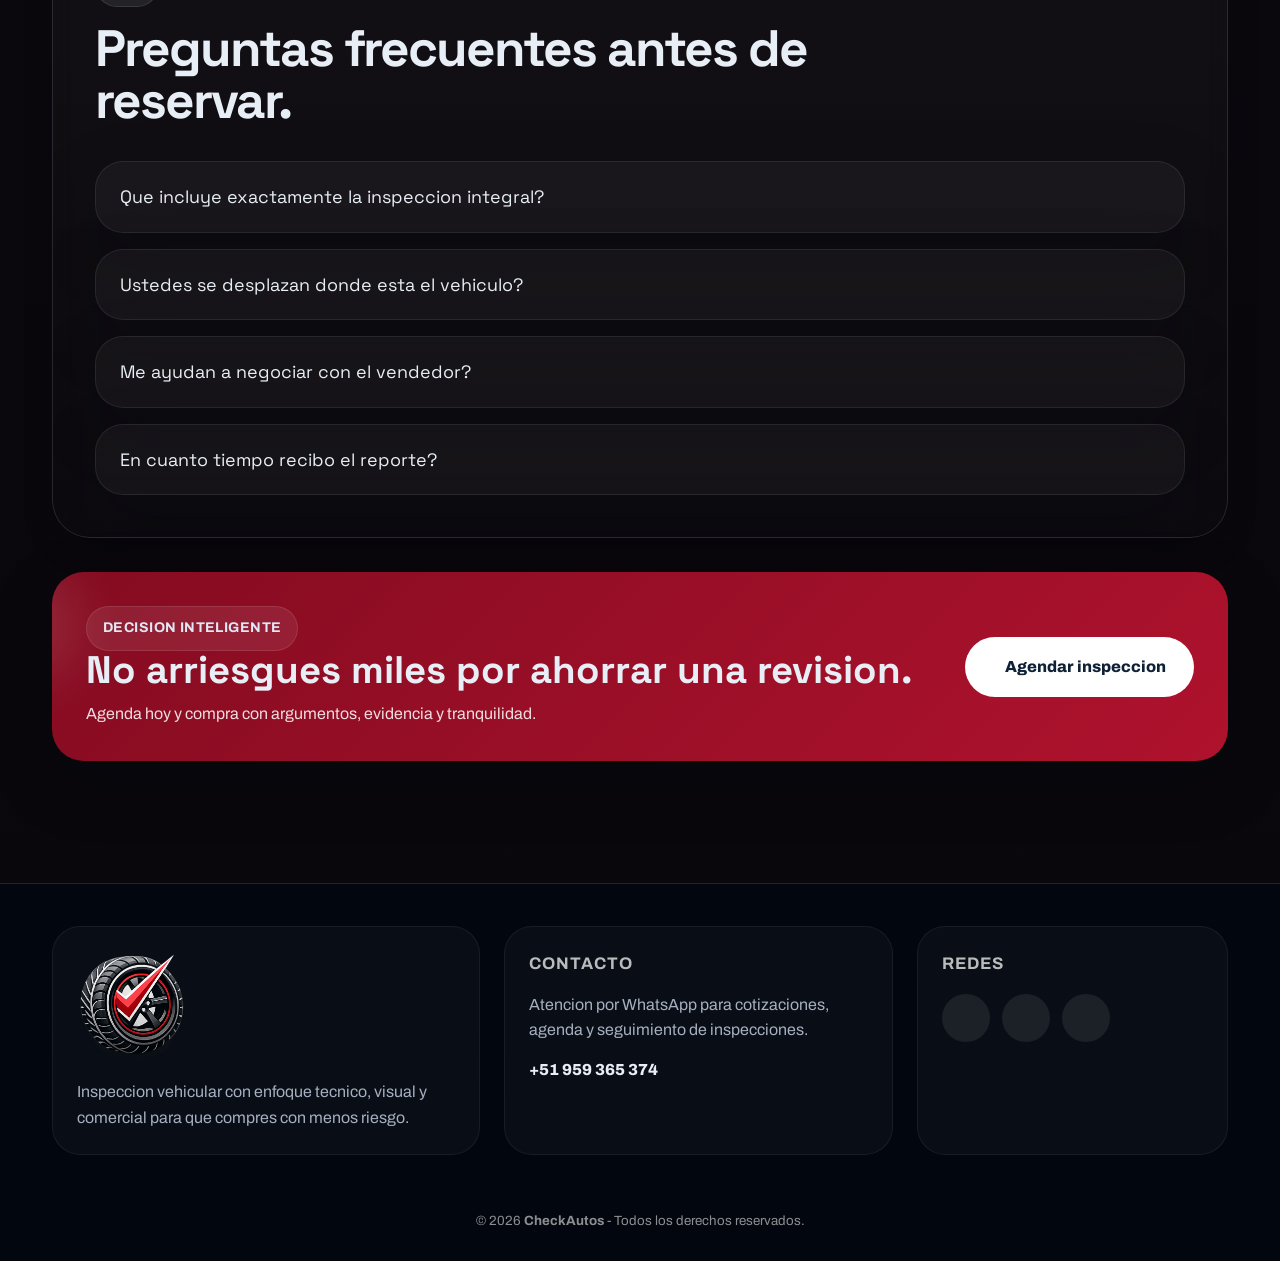
==== commit 7b64935d: "Add files via upload" ====
--- a/index.html
+++ b/index.html
@@ -62,24 +62,36 @@
   <main class="container">
     <section class="hero section-shell" id="inicio">
       <div class="hero-unified fade-in">
-        <div class="hero-visual-board">
-          <div class="hero-visual-center">
-            <img src="imgs/CARRITO.png" alt="Vehiculo inspeccionado por CheckAutos" class="hero-image">
-          </div>
-
-          <div class="hero-visual-card main-card">
-            <span class="eyebrow hero-eyebrow">
-              <i class="fas fa-shield-halved"></i>
-              CheckAutos
-            </span>
-            <p class="hero-subtitle hero-subtitle-tight">Inspeccion mecanica, legal y visual para detectar riesgos antes de comprar.</p>
-
+        <div class="hero-sales-card">
+          <div class="hero-media-stack">
+            
+            <div class="hero-compare" data-compare>
+              <img src="imgs/chocado.png" alt="Auto chocado" class="hero-compare-image">
+              <div class="hero-compare-overlay" data-compare-overlay>
+                <img src="imgs/bien.png" alt="Auto en buen estado" class="hero-compare-image">
+              </div>
+              <div class="hero-compare-divider" data-compare-divider>
+                <span class="hero-compare-handle">
+                  <i class="fas fa-hand-pointer"></i>
+                </span>
+              </div>
+              <input type="range" min="0" max="100" value="52" class="hero-compare-range" aria-label="Comparar auto chocado y auto en buen estado" data-compare-range>
+            </div>
+            <div class="hero-media-badges">
+              <span><i class="fas fa-screwdriver-wrench"></i> Mecanica</span>
+              <span><i class="fas fa-scale-balanced"></i> Legal</span>
+              <span><i class="fas fa-camera"></i> Evidencia</span>
+            </div>
+          </div>
+
+          <div class="hero-copy-strip">
+            <h1 class="hero-title">Un <span>auto</span> con buen aspecto tambien puede esconder problemas.</h1>
+            <p class="hero-subtitle hero-subtitle-tight">Inspeccion mecanica, legal y visual para detectar riesgos antes de comprar y negociar con informacion real.</p>
             <div class="hero-highlight-row">
               <span><i class="fas fa-location-dot"></i> A domicilio</span>
               <span><i class="fas fa-camera"></i> Fotos y video</span>
               <span><i class="fas fa-file-lines"></i> Reporte claro</span>
             </div>
-
             <div class="hero-actions">
               <a href="https://api.whatsapp.com/send?phone=51959365374&text=Hola%2C%20quiero%20cotizar%20una%20revision%20vehicular." class="cta-button" target="_blank" rel="noopener">
                 <i class="fab fa-whatsapp"></i>
@@ -88,42 +100,11 @@
               <a href="#precios" class="ghost-button">Ver planes</a>
             </div>
           </div>
-
-          <div class="hero-visual-grid">
-            <article class="hero-visual-card mini-card">
-              <i class="fas fa-magnifying-glass-chart"></i>
-              <strong>Diagnostico real</strong>
-            </article>
-            <article class="hero-visual-card mini-card">
-              <i class="fas fa-scale-balanced"></i>
-              <strong>Revision legal</strong>
-            </article>
-            <article class="hero-visual-card mini-card">
-              <i class="fas fa-file-circle-check"></i>
-              <strong>Reporte claro</strong>
-            </article>
-          </div>
         </div>
-      </div>
-    </section>
-
-    <section class="stats-strip fade-in">
-      <article>
-        <strong>95%</strong>
-        <span>de compradores llegan con dudas tecnicas y legales</span>
-      </article>
-      <article>
-        <strong>3 capas</strong>
-        <span>revision mecanica, documental y visual en una sola visita</span>
-      </article>
-      <article>
-        <strong>Mismo dia</strong>
-        <span>reporte resumido para decidir rapido</span>
-      </article>
-      <article>
-        <strong>Soporte real</strong>
-        <span>acompanamiento por WhatsApp antes y despues</span>
-      </article>
+        <a href="#video-principal" class="hero-scroll-cue" aria-label="Desplazarse hacia abajo">
+          <i class="fas fa-arrow-down"></i>
+        </a>
+      </div>
     </section>
 
     <section class="video-principal section-shell fade-in" id="video-principal">
@@ -734,6 +715,7 @@
     const navLinks = document.querySelectorAll('.nav-link');
     const header = document.querySelector('.header');
     const floatButton = document.querySelector('.float');
+    const heroScrollCue = document.querySelector('.hero-scroll-cue');
 
     function setMenuState(isOpen) {
       hamburger.classList.toggle('active', isOpen);
@@ -785,6 +767,10 @@
       } else {
         header.classList.remove('scrolled');
       }
+
+      if (heroScrollCue) {
+        heroScrollCue.classList.toggle('hidden', window.pageYOffset > 12);
+      }
     }
 
     window.addEventListener('scroll', handleHeaderState);
@@ -813,6 +799,104 @@
       mainVideo.addEventListener('pause', () => {
         playOverlay.style.opacity = '1';
         playOverlay.style.pointerEvents = 'all';
+      });
+    }
+
+    const compare = document.querySelector('[data-compare]');
+    const compareOverlay = document.querySelector('[data-compare-overlay]');
+    const compareDivider = document.querySelector('[data-compare-divider]');
+    const compareRange = document.querySelector('[data-compare-range]');
+    let compareAnimationFrame;
+    let compareDirection = 1;
+    let compareValue = compareRange ? Number(compareRange.value) : 52;
+    let compareAutoplay = true;
+
+    function updateCompare(value) {
+      if (!compare || !compareDivider) return;
+      compare.style.setProperty('--compare-pos', `${value}%`);
+      compareDivider.style.left = `${value}%`;
+    }
+
+    function updateCompareFromPointer(clientX) {
+      if (!compare || !compareRange) return;
+      const rect = compare.getBoundingClientRect();
+      const raw = ((clientX - rect.left) / rect.width) * 100;
+      const value = Math.max(0, Math.min(100, raw));
+      compareValue = value;
+      compareRange.value = value;
+      updateCompare(value);
+    }
+
+    function stepCompareAutoplay() {
+      if (!compareAutoplay || !compareRange) return;
+      const isMobileCompare = window.innerWidth <= 768;
+      const compareStep = isMobileCompare ? 0.28 : 0.18;
+      const maxCompare = isMobileCompare ? 82 : 78;
+      const minCompare = isMobileCompare ? 20 : 24;
+      compareValue += compareDirection * compareStep;
+      if (compareValue >= maxCompare) compareDirection = -1;
+      if (compareValue <= minCompare) compareDirection = 1;
+      compareRange.value = compareValue;
+      updateCompare(compareValue);
+      compareAnimationFrame = requestAnimationFrame(stepCompareAutoplay);
+    }
+
+    function stopCompareAutoplay() {
+      compareAutoplay = false;
+      if (compareAnimationFrame) cancelAnimationFrame(compareAnimationFrame);
+    }
+
+    if (compareRange) {
+      updateCompare(compareRange.value);
+      compareRange.addEventListener('input', (event) => {
+        compareValue = Number(event.target.value);
+        stopCompareAutoplay();
+        updateCompare(event.target.value);
+      });
+      compareRange.addEventListener('pointerdown', stopCompareAutoplay);
+      compareRange.addEventListener('touchstart', stopCompareAutoplay, { passive: true });
+      compareAnimationFrame = requestAnimationFrame(stepCompareAutoplay);
+    }
+
+    if (compare) {
+      let compareDragging = false;
+
+      compare.addEventListener('pointerdown', (event) => {
+        compareDragging = true;
+        stopCompareAutoplay();
+        updateCompareFromPointer(event.clientX);
+      });
+
+      compare.addEventListener('pointermove', (event) => {
+        if (!compareDragging) return;
+        updateCompareFromPointer(event.clientX);
+      });
+
+      compare.addEventListener('pointerup', () => {
+        compareDragging = false;
+      });
+
+      compare.addEventListener('pointerleave', () => {
+        compareDragging = false;
+      });
+
+      compare.addEventListener('touchstart', (event) => {
+        const touch = event.touches[0];
+        if (!touch) return;
+        compareDragging = true;
+        stopCompareAutoplay();
+        updateCompareFromPointer(touch.clientX);
+      }, { passive: true });
+
+      compare.addEventListener('touchmove', (event) => {
+        if (!compareDragging) return;
+        const touch = event.touches[0];
+        if (!touch) return;
+        updateCompareFromPointer(touch.clientX);
+      }, { passive: true });
+
+      compare.addEventListener('touchend', () => {
+        compareDragging = false;
       });
     }
 
--- a/css/styles.css
+++ b/css/styles.css
@@ -13,6 +13,10 @@
   --accent-strong: #e22d44;
   --accent-soft: rgba(184, 15, 47, 0.22);
   --line: rgba(255, 255, 255, 0.12);
+  --page-bg:
+    radial-gradient(circle at top left, rgba(226, 45, 68, 0.2), transparent 30%),
+    radial-gradient(circle at 85% 12%, rgba(130, 15, 34, 0.18), transparent 26%),
+    linear-gradient(180deg, #06070b 0%, #0c0a10 45%, #09070b 100%);
   --shadow-sm: 0 12px 30px rgba(2, 8, 18, 0.18);
   --shadow-md: 0 22px 60px rgba(2, 8, 18, 0.28);
   --shadow-lg: 0 32px 90px rgba(2, 8, 18, 0.42);
@@ -38,10 +42,7 @@
   min-height: 100vh;
   font-family: 'Archivo', sans-serif;
   color: var(--text);
-  background:
-    radial-gradient(circle at top left, rgba(226, 45, 68, 0.2), transparent 30%),
-    radial-gradient(circle at 85% 12%, rgba(130, 15, 34, 0.18), transparent 26%),
-    linear-gradient(180deg, #06070b 0%, #0c0a10 45%, #09070b 100%);
+  background: var(--page-bg);
   line-height: 1.6;
   overflow-x: hidden;
 }
@@ -131,6 +132,10 @@
   align-items: center;
   justify-content: space-between;
   gap: 20px;
+  background: rgba(8, 8, 12, 0.22);
+  backdrop-filter: blur(10px);
+  border: 1px solid rgba(255, 255, 255, 0.04);
+  border-radius: 0 0 24px 24px;
 }
 
 .logo {
@@ -251,7 +256,7 @@
   z-index: 1;
   max-width: var(--container);
   margin: 0 auto;
-  padding: 118px 32px 48px;
+  padding: 88px 32px 48px;
 }
 
 .section-shell {
@@ -271,12 +276,26 @@
 
 .hero {
   display: block;
-  padding: 42px;
+  padding: 0 0 18px;
   min-height: auto;
 }
 
+.hero.section-shell {
+  border: 0;
+  border-radius: 0;
+  background: transparent;
+  backdrop-filter: none;
+  box-shadow: none;
+  margin-bottom: 18px;
+}
+
+.hero.section-shell:hover {
+  border-color: transparent;
+  box-shadow: none;
+}
+
 .hero-unified {
-  max-width: 980px;
+  max-width: var(--container);
   margin: 0 auto;
 }
 
@@ -306,38 +325,49 @@
 }
 
 .hero-title {
-  display: none;
+  display: block;
+  margin: 0;
+  max-width: 10ch;
+  font-size: clamp(3rem, 4.3vw, 4.7rem);
+  line-height: 0.94;
+  letter-spacing: -0.05em;
+  color: #f6f8fc;
+  text-wrap: balance;
+}
+
+.hero-title span {
+  color: #ff2d3f;
 }
 
 .hero-subtitle {
-  margin-top: 0;
-  max-width: 40ch;
+  margin-top: 20px;
+  max-width: 32ch;
   color: #eef3fb;
-  font-size: 1.12rem;
-  font-weight: 700;
-  line-height: 1.35;
-  margin-left: auto;
-  margin-right: auto;
+  font-size: 1.08rem;
+  font-weight: 600;
+  line-height: 1.5;
+  margin-left: 0;
+  margin-right: 0;
 }
 
 .hero-highlight-row {
   display: flex;
   flex-wrap: wrap;
-  justify-content: center;
-  gap: 10px;
-  margin-top: 16px;
+  justify-content: flex-start;
+  gap: 18px;
+  margin-top: 22px;
 }
 
 .hero-highlight-row span {
   display: inline-flex;
   align-items: center;
   gap: 8px;
-  padding: 10px 14px;
-  border-radius: 999px;
-  background: rgba(255, 255, 255, 0.05);
-  border: 1px solid rgba(255, 255, 255, 0.08);
+  padding: 0;
+  border-radius: 0;
+  background: transparent;
+  border: 0;
   color: #edf2fa;
-  font-size: 0.9rem;
+  font-size: 1rem;
   font-weight: 700;
 }
 
@@ -348,9 +378,9 @@
 .hero-actions {
   display: flex;
   flex-wrap: wrap;
-  justify-content: center;
+  justify-content: flex-start;
   gap: 14px;
-  margin-top: 16px;
+  margin-top: 28px;
 }
 
 .cta-button {
@@ -375,8 +405,8 @@
 
 .ghost-button {
   padding: 16px 24px;
-  border: 1px solid rgba(255, 255, 255, 0.14);
-  background: rgba(255, 255, 255, 0.03);
+  border: 1px solid rgba(255, 255, 255, 0.08);
+  background: transparent;
   color: var(--text);
   font-weight: 700;
 }
@@ -385,91 +415,223 @@
   background: rgba(255, 255, 255, 0.08);
 }
 
-.hero-visual-board {
+.hero-sales-card {
   position: relative;
-  padding: 28px;
-  border-radius: 34px;
-  background:
-    radial-gradient(circle at top center, rgba(226, 45, 68, 0.15), transparent 34%),
-    linear-gradient(180deg, rgba(255, 255, 255, 0.05), rgba(255, 255, 255, 0.02));
-  border: 1px solid rgba(255, 255, 255, 0.12);
+  padding: 0;
+  border-radius: 0;
+  background: transparent;
+  border: 0;
   display: grid;
-  gap: 18px;
+  grid-template-columns: minmax(0, 1.16fr) minmax(300px, 0.84fr);
+  align-items: center;
+  gap: 12px;
   overflow: hidden;
 }
 
-.hero-visual-board::after {
-  content: '';
-  position: absolute;
-  inset: auto 10% 10% 10%;
-  height: 120px;
-  border-radius: 999px;
-  background: radial-gradient(circle at center, rgba(226, 45, 68, 0.2), transparent 68%);
-  filter: blur(28px);
-  z-index: 1;
-}
-
-.hero-visual-card {
+.hero-sales-card::after {
+  content: none;
+}
+
+.hero-media-stack,
+.hero-copy-strip {
   position: relative;
   z-index: 2;
-  border-radius: 26px;
-  background: rgba(12, 11, 16, 0.82);
-  border: 1px solid rgba(255, 255, 255, 0.08);
-  box-shadow: var(--shadow-md);
-}
-
-.hero-visual-card.main-card {
-  padding: 22px;
-  text-align: center;
+}
+
+.hero-media-stack {
+  display: grid;
+  justify-items: center;
+  gap: 12px;
+  margin-top: 10px;
+}
+
+.hero-copy-strip {
+  padding: 0;
+  border-radius: 0;
+  background: transparent;
+  border: 0;
+  box-shadow: none;
+  text-align: left;
 }
 
 .hero-eyebrow {
-  margin: 0 auto;
-  margin-bottom: 35px
-}
-
-.hero-visual-center {
+  margin: 0;
+  margin-bottom: 0;
+}
+
+.hero-compare {
+  --compare-pos: 52%;
   position: relative;
+  width: min(100%, 700px);
+  aspect-ratio: 1 / 1;
+  margin-top: -18px;
+  border-radius: 0;
+  overflow: hidden;
+  border: 0;
+  background: transparent;
+  box-shadow: none;
+  touch-action: none;
+  user-select: none;
+}
+
+.hero-compare-image {
+  position: absolute;
+  inset: 0;
+  width: 100%;
+  height: 100%;
+  object-fit: contain;
+  object-position: center center;
+  display: block;
+  transform: scale(1.02);
+  transform-origin: center center;
+}
+
+.hero-compare > .hero-compare-image {
+  transform: translateX(-0.7%) scale(0.98);
+}
+
+.hero-compare-overlay .hero-compare-image {
+  transform: scale(1.02);
+}
+
+.hero-compare-overlay {
+  position: absolute;
+  inset: 0;
+  overflow: hidden;
+  clip-path: inset(0 calc(100% - var(--compare-pos)) 0 0);
+  background: transparent;
+}
+
+.hero-compare-divider {
+  position: absolute;
+  top: 17%;
+  bottom: 22%;
+  left: var(--compare-pos);
+  width: 0;
+  z-index: 3;
+  pointer-events: none;
+}
+
+.hero-compare-divider::before {
+  content: '';
+  position: absolute;
+  left: -1px;
+  top: 0;
+  bottom: 0;
+  width: 2px;
+  background: rgba(255, 255, 255, 0.95);
+}
+
+.hero-compare-handle {
+  position: absolute;
+  left: 50%;
+  bottom: -4px;
+  transform: translateX(-50%);
+  width: 58px;
+  height: 58px;
+  display: inline-flex;
+  align-items: center;
+  justify-content: center;
+  border-radius: 50%;
+  background: rgba(12, 11, 16, 0.92);
+  border: 2px solid rgba(255, 255, 255, 0.9);
+  color: white;
+  box-shadow: 0 18px 36px rgba(0, 0, 0, 0.28);
+  overflow: hidden;
   z-index: 2;
-  display: flex;
+}
+
+.hero-compare-handle::before {
+  content: '';
+  position: absolute;
+  inset: 0;
+  border-radius: 50%;
+  background: rgba(12, 11, 16, 0.98);
+  z-index: -1;
+}
+
+.hero-scroll-cue {
+  position: fixed;
+  left: 50%;
+  bottom: 22px;
+  width: 40px;
+  height: 40px;
+  margin: 0;
+  display: flex;
+  align-items: center;
   justify-content: center;
-  padding: 4px 0 0;
-}
-
-.hero-image {
-  width: min(100%, 390px);
-  filter: drop-shadow(0 24px 56px rgba(0, 0, 0, 0.38));
-}
-
-.hero-visual-grid {
-  position: relative;
-  z-index: 2;
+  color: rgba(255, 255, 255, 0.92);
+  background: transparent;
+  border: 0;
+  box-shadow: none;
+  transform: translateX(-50%);
+  z-index: 1001;
+  animation: heroScrollCue 1.8s ease-in-out infinite;
+  transition: opacity 0.2s ease, visibility 0.2s ease;
+}
+
+.hero-scroll-cue i {
+  font-size: 1.45rem;
+}
+
+.hero-scroll-cue.hidden {
+  opacity: 0;
+  visibility: hidden;
+  pointer-events: none;
+}
+
+@keyframes heroScrollCue {
+  0%, 100% {
+    opacity: 0.55;
+    transform: translateX(-50%) translateY(0);
+  }
+  50% {
+    opacity: 1;
+    transform: translateX(-50%) translateY(8px);
+  }
+}
+
+.hero-compare-range {
+  position: absolute;
+  inset: 0;
+  width: 100%;
+  height: 100%;
+  opacity: 0;
+  cursor: ew-resize;
+  z-index: 4;
+  touch-action: none;
+}
+
+.hero-media-badges {
+  display: none;
+}
+
+.hero-proof-bar {
   display: grid;
   grid-template-columns: repeat(3, minmax(0, 1fr));
   gap: 14px;
-}
-
-.hero-visual-card.mini-card {
-  padding: 16px 14px;
+  margin-top: 22px;
+}
+
+.hero-proof-bar article {
+  padding: 16px 18px;
+  border-radius: 20px;
+  background: rgba(255, 255, 255, 0.05);
+  border: 1px solid rgba(255, 255, 255, 0.08);
   text-align: center;
 }
 
-.hero-visual-card.mini-card i {
-  display: inline-flex;
-  width: 52px;
-  height: 52px;
-  align-items: center;
-  justify-content: center;
-  border-radius: 50%;
-  background: rgba(226, 45, 68, 0.14);
-  color: var(--accent-strong);
-  font-size: 1.25rem;
-}
-
-.hero-visual-card.mini-card strong {
+.hero-proof-bar strong {
   display: block;
-  margin-top: 10px;
-  font-size: 0.96rem;
+  font-family: 'Space Grotesk', sans-serif;
+  font-size: 1.2rem;
+}
+
+.hero-proof-bar span {
+  display: block;
+  margin-top: 6px;
+  color: var(--text-muted);
+  font-size: 0.92rem;
 }
 
 @keyframes floorGlow {
--- a/css/mobile.css
+++ b/css/mobile.css
@@ -206,7 +206,7 @@
   }
 
   .container {
-    padding-top: 96px;
+    padding-top: 76px;
     padding-bottom: 30px;
   }
 
@@ -235,38 +235,140 @@
   }
 
   .hero {
-    gap: 18px;
+    gap: 8px;
+    padding-top: 0;
+    background:
+      radial-gradient(circle at 50% 18%, rgba(210, 18, 36, 0.28), transparent 40%),
+      linear-gradient(180deg, rgba(96, 10, 20, 0.18), rgba(24, 7, 12, 0));
   }
 
   .hero-unified {
     max-width: 100%;
   }
 
-  .hero-visual-board {
-    padding: 18px;
-    gap: 16px;
-  }
-
-  .hero-visual-grid {
+  .hero-sales-card {
+    padding: 0;
     grid-template-columns: 1fr;
-  }
-
-  .hero-image {
-    width: min(100%, 280px);
-  }
-
-  .hero-highlight-row {
+    align-items: stretch;
+    gap: 0;
+  }
+
+  .hero-copy-strip {
+    order: 1;
+    padding: 0 14px 2px;
+    text-align: center;
+  }
+
+  .hero-media-stack {
+    order: 2;
+    gap: 0;
+    width: 100vw;
+    margin-left: calc(50% - 50vw);
+    padding-top: 0;
+    position: relative;
+  }
+
+  .hero-media-stack::before {
+    content: '';
+    display: block;
+    width: 100vw;
+    height: 4px;
+    background: linear-gradient(180deg, rgba(110, 10, 22, 0), rgba(110, 10, 22, 0.42));
+  }
+
+  .hero-compare {
+    width: 100vw;
+    max-width: 100vw;
+    border-radius: 0;
+    aspect-ratio: 1 / 0.88;
+  }
+
+  .hero-compare-divider {
+    top: 8%;
+    bottom: 9%;
+  }
+
+  .hero-compare-handle {
+    width: 52px;
+    height: 52px;
+    bottom: -2px;
+  }
+
+  .hero-compare-image,
+  .hero-compare > .hero-compare-image {
+    object-fit: contain;
+    object-position: center 32%;
+    transform: translateX(-1.6%) scale(0.89);
+  }
+
+  .hero-compare > .hero-compare-image {
+    transform: translateX(-1.6%) scale(0.70);
+  }
+
+  .hero-compare-overlay .hero-compare-image {
+    transform: scale(1.22);
+  }
+
+  .hero-media-badges,
+  .hero-proof-bar {
+    grid-template-columns: 1fr;
     flex-direction: column;
     align-items: stretch;
   }
 
+  .hero-proof-bar {
+    display: grid;
+  }
+
+  .hero-highlight-row {
+    justify-content: center;
+    gap: 12px;
+  }
+
   .hero-actions {
     width: 100%;
+    justify-content: center;
   }
 
   .hero-actions .cta-button,
   .hero-actions .ghost-button {
     width: 100%;
+  }
+
+  .hero-title {
+    max-width: none;
+    font-size: clamp(2rem, 8.2vw, 2.7rem);
+    line-height: 0.92;
+    text-align: center;
+  }
+
+  .hero-subtitle {
+    max-width: none;
+    text-align: center;
+    margin-top: 4px;
+    margin-bottom: 0;
+    font-size: 0.9rem;
+    line-height: 1.24;
+  }
+
+  .hero-highlight-row span {
+    justify-content: center;
+    font-size: 0.95rem;
+  }
+
+  .hero-eyebrow,
+  .hero-highlight-row,
+  .hero-actions,
+  .hero-media-badges {
+    display: none;
+  }
+
+  .hero-scroll-cue {
+    bottom: 14px;
+  }
+
+  .hero-scroll-cue i {
+    font-size: 1.3rem;
   }
 
   .pricing-controls {
@@ -437,6 +539,63 @@
     font-size: 2.2rem;
   }
 
+  .hero-sales-card {
+    grid-template-columns: 1fr;
+    padding: 0;
+    gap: 0;
+  }
+
+  .hero-title {
+    font-size: clamp(1.82rem, 8.8vw, 2.35rem);
+  }
+
+  .hero-subtitle {
+    font-size: 0.84rem;
+    line-height: 1.22;
+  }
+
+  .hero-copy-strip {
+    padding: 0 12px 2px;
+  }
+
+  .hero-media-stack {
+    padding-top: 10px;
+  }
+
+  .hero-media-stack::before {
+    height: 6px;
+  }
+
+  .hero-compare {
+    width: 100vw;
+    max-width: 100vw;
+    aspect-ratio: 1 / 0.86;
+  }
+
+  .hero-compare-divider {
+    top: 8%;
+    bottom: 10%;
+  }
+
+  .hero-compare-handle {
+    width: 48px;
+    height: 48px;
+  }
+
+  .hero-compare-image,
+  .hero-compare > .hero-compare-image {
+    object-position: center 28%;
+    transform: scale(1.05);
+  }
+
+  .hero-compare > .hero-compare-image {
+    transform: scale(1.05);
+  }
+
+  .hero-compare-overlay .hero-compare-image {
+    transform: scale(1.05);
+  }
+
   .nav-menu {
     width: calc(100vw - 24px);
     right: 12px;
